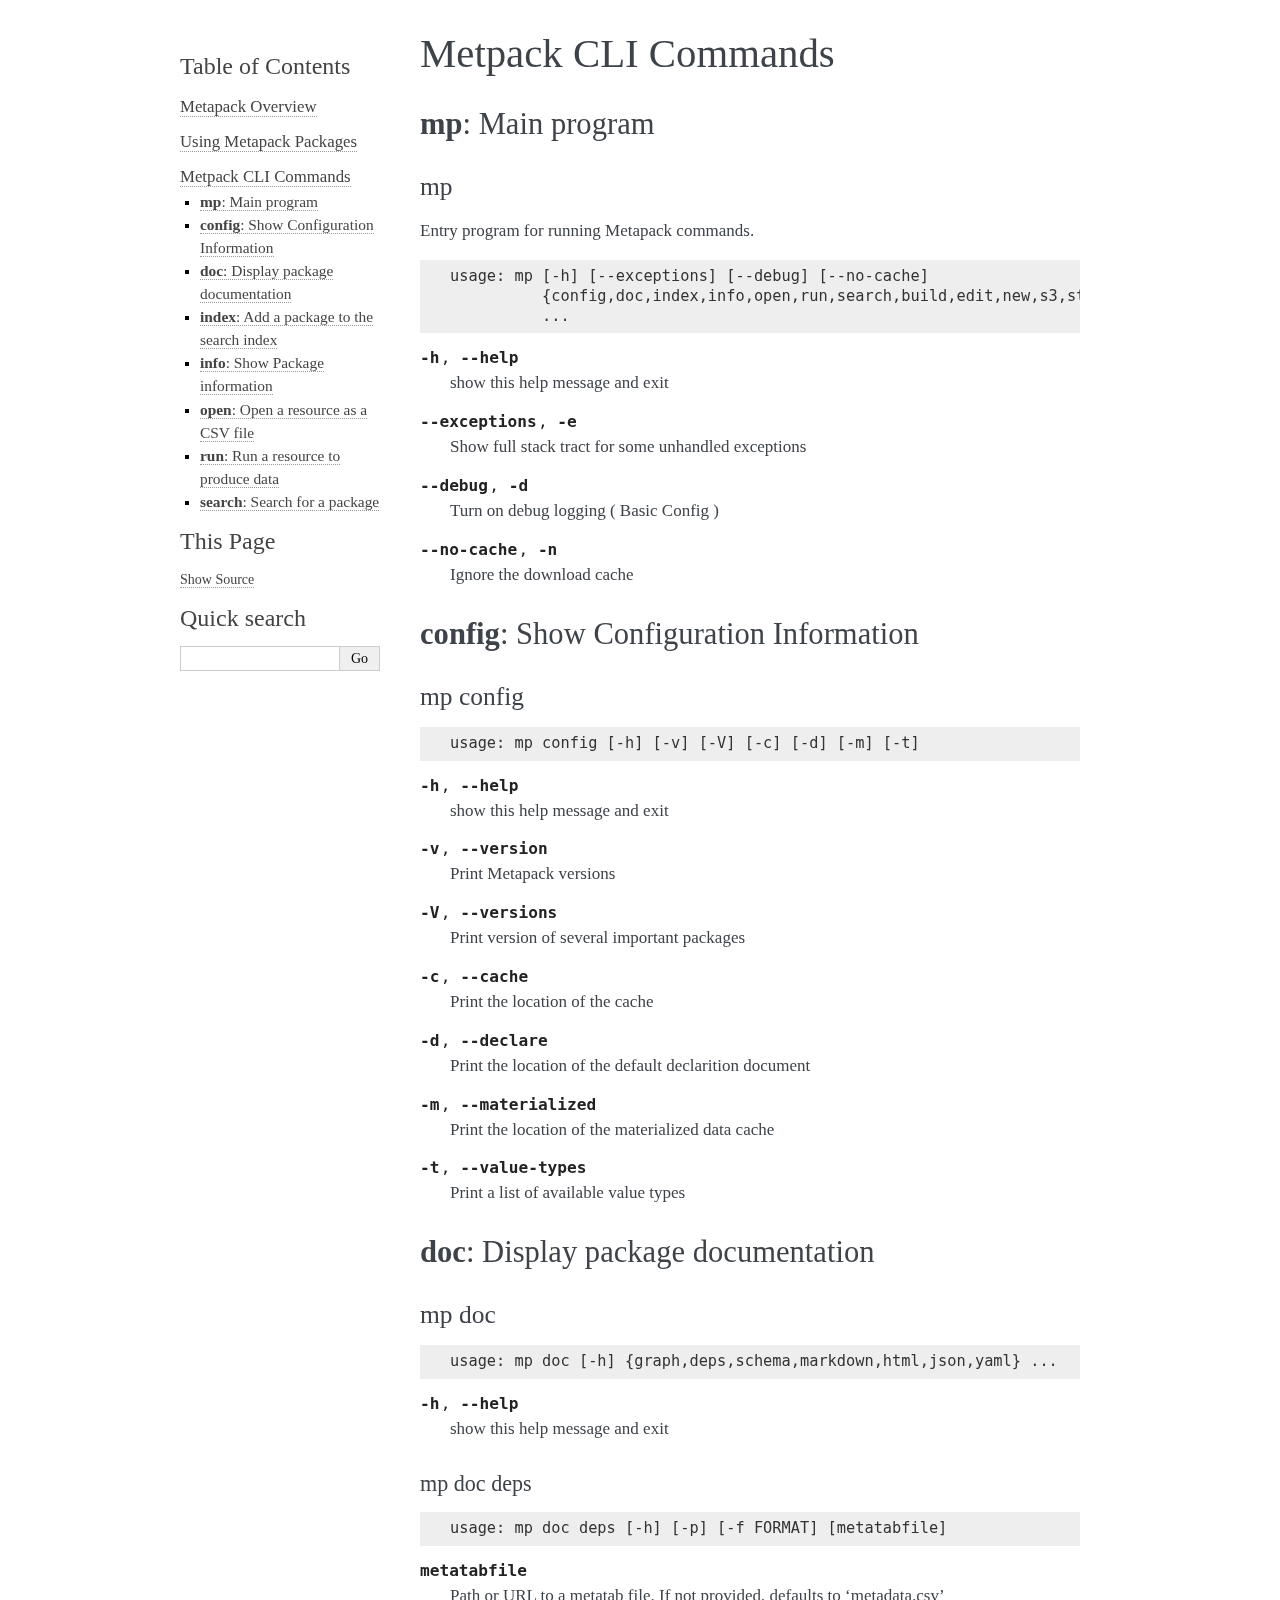
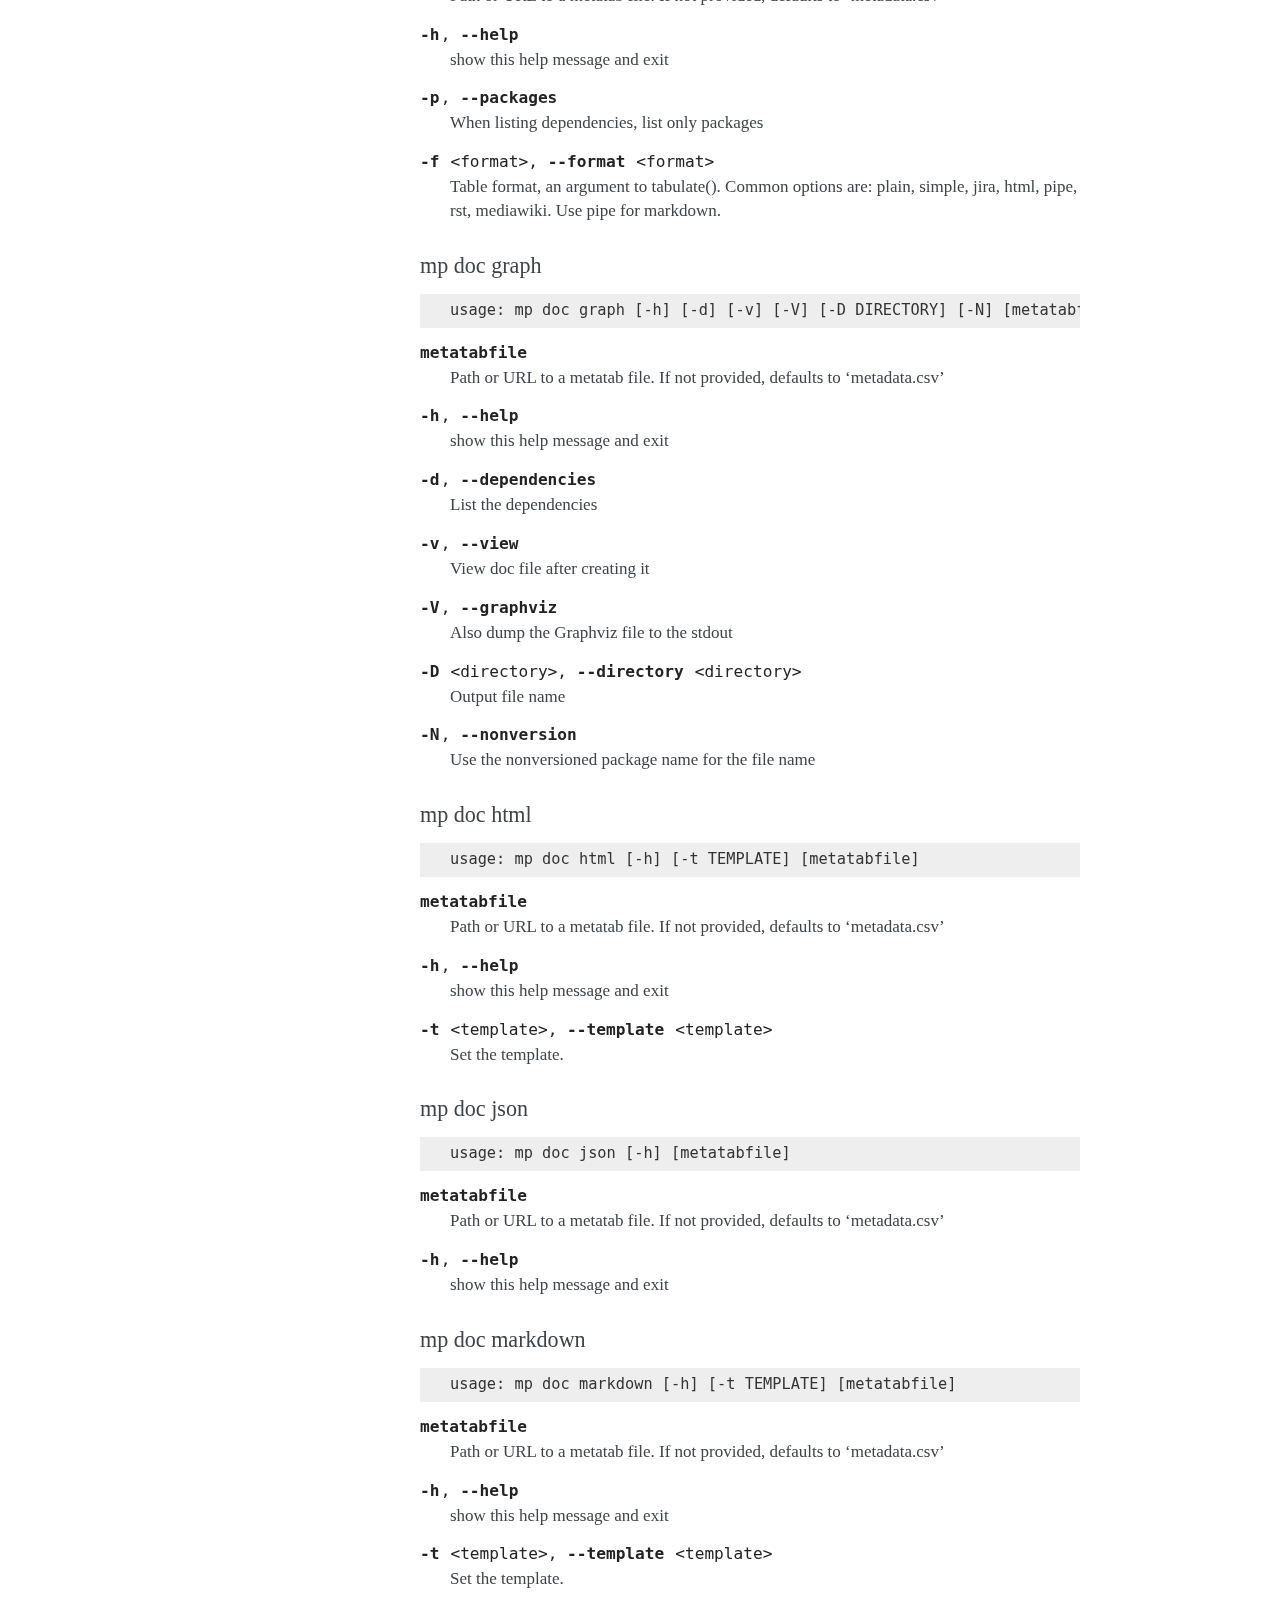
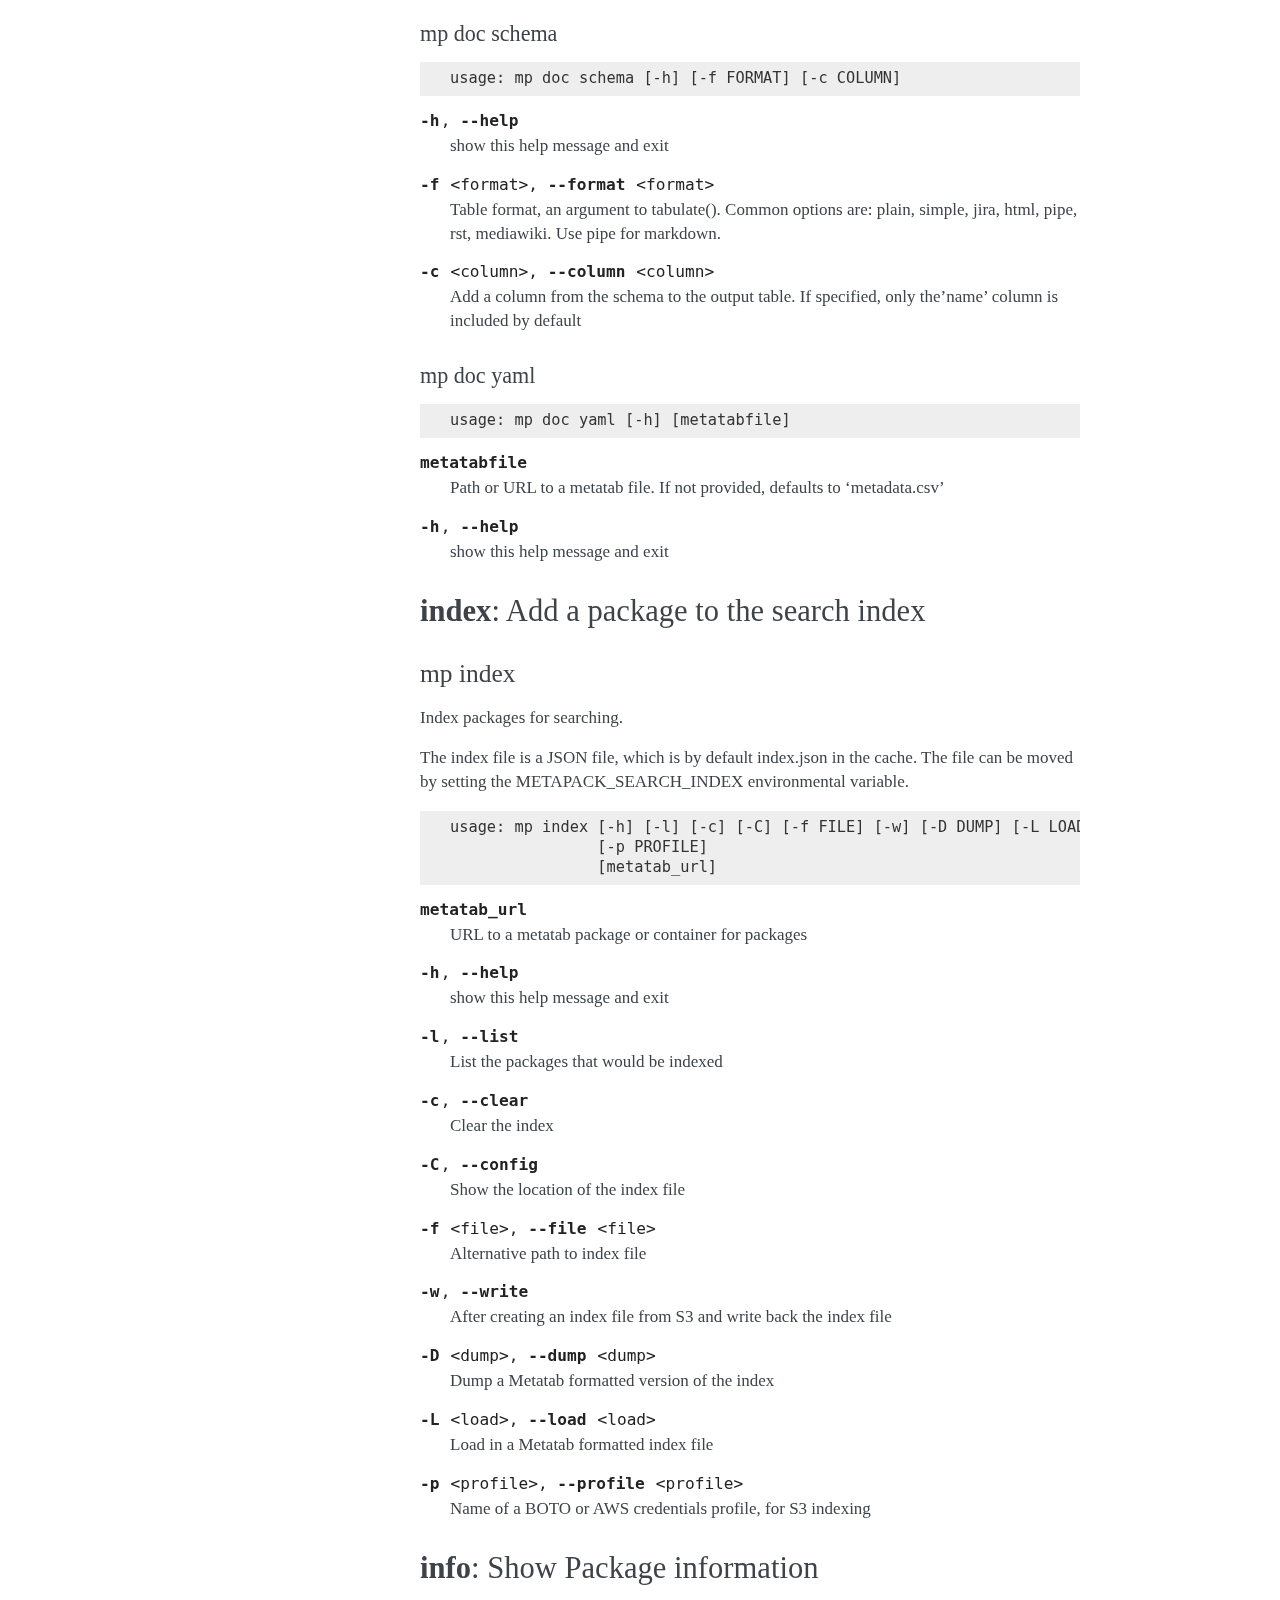
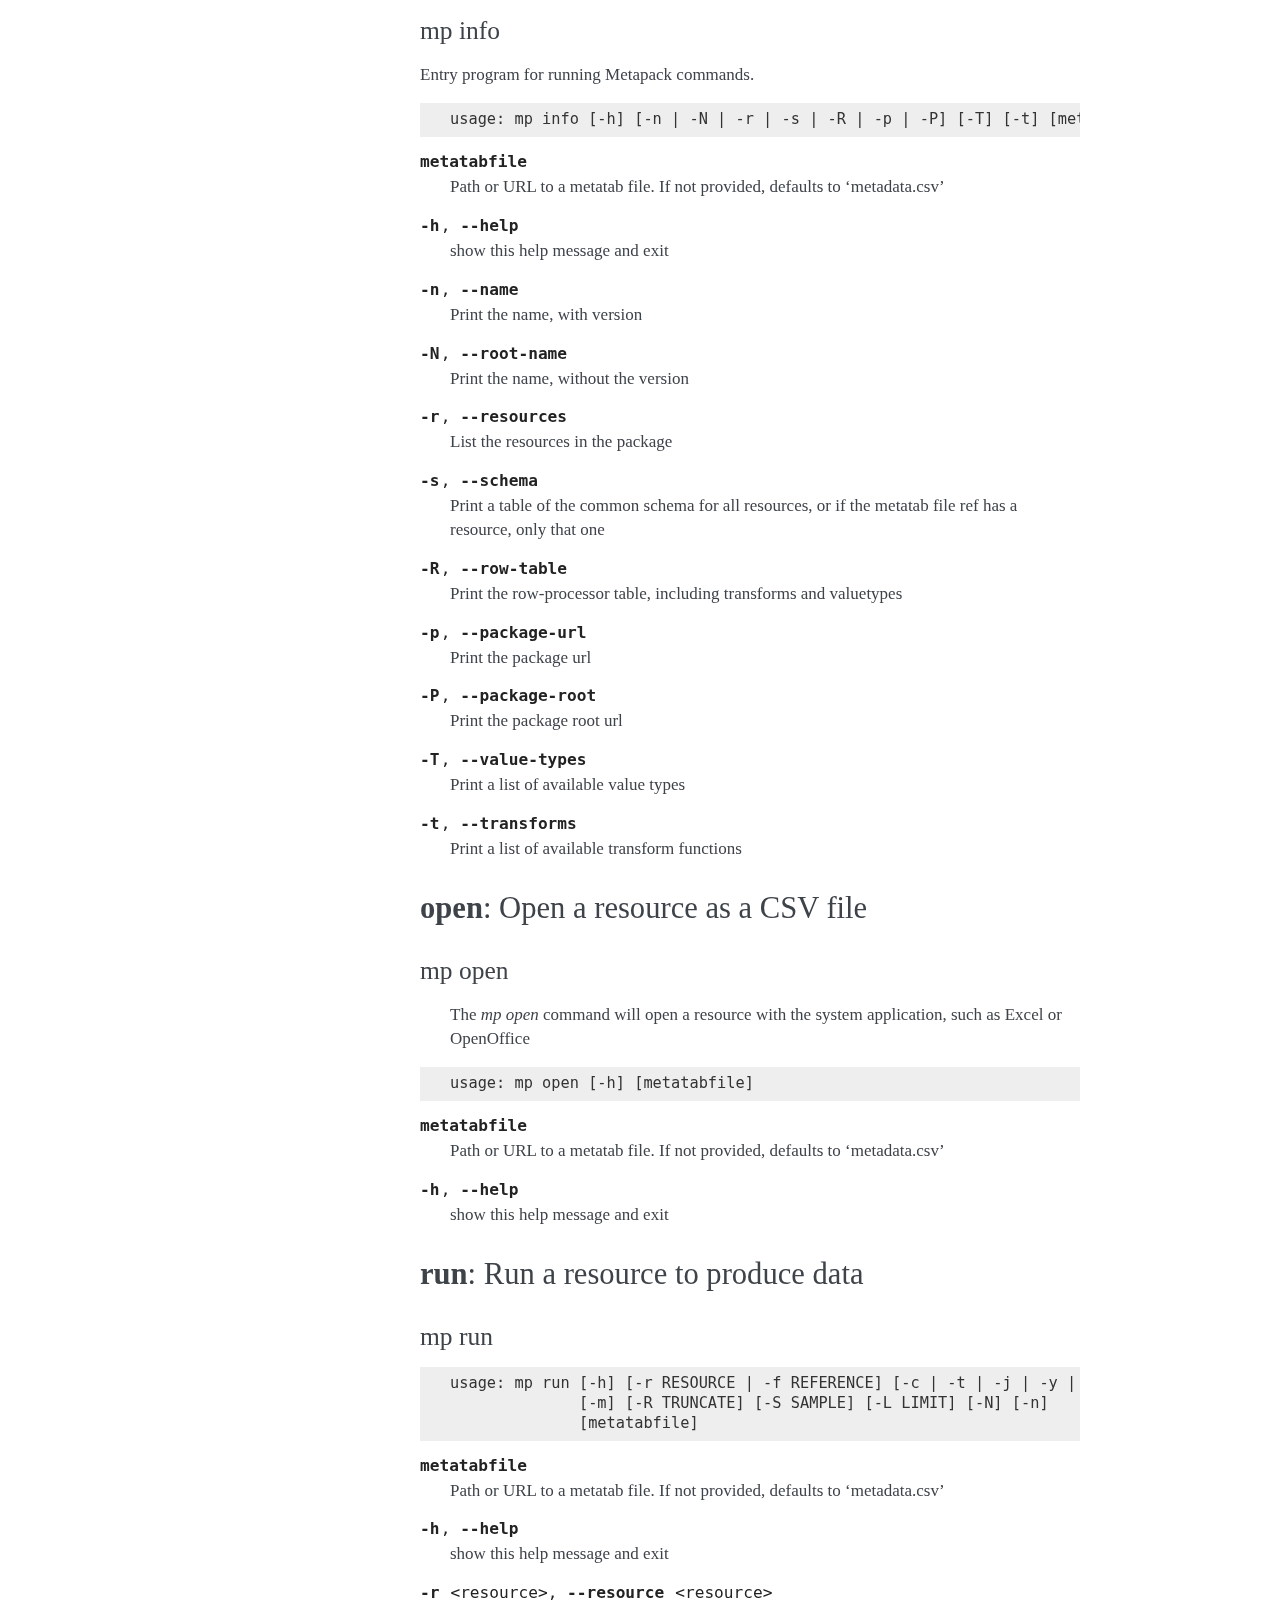
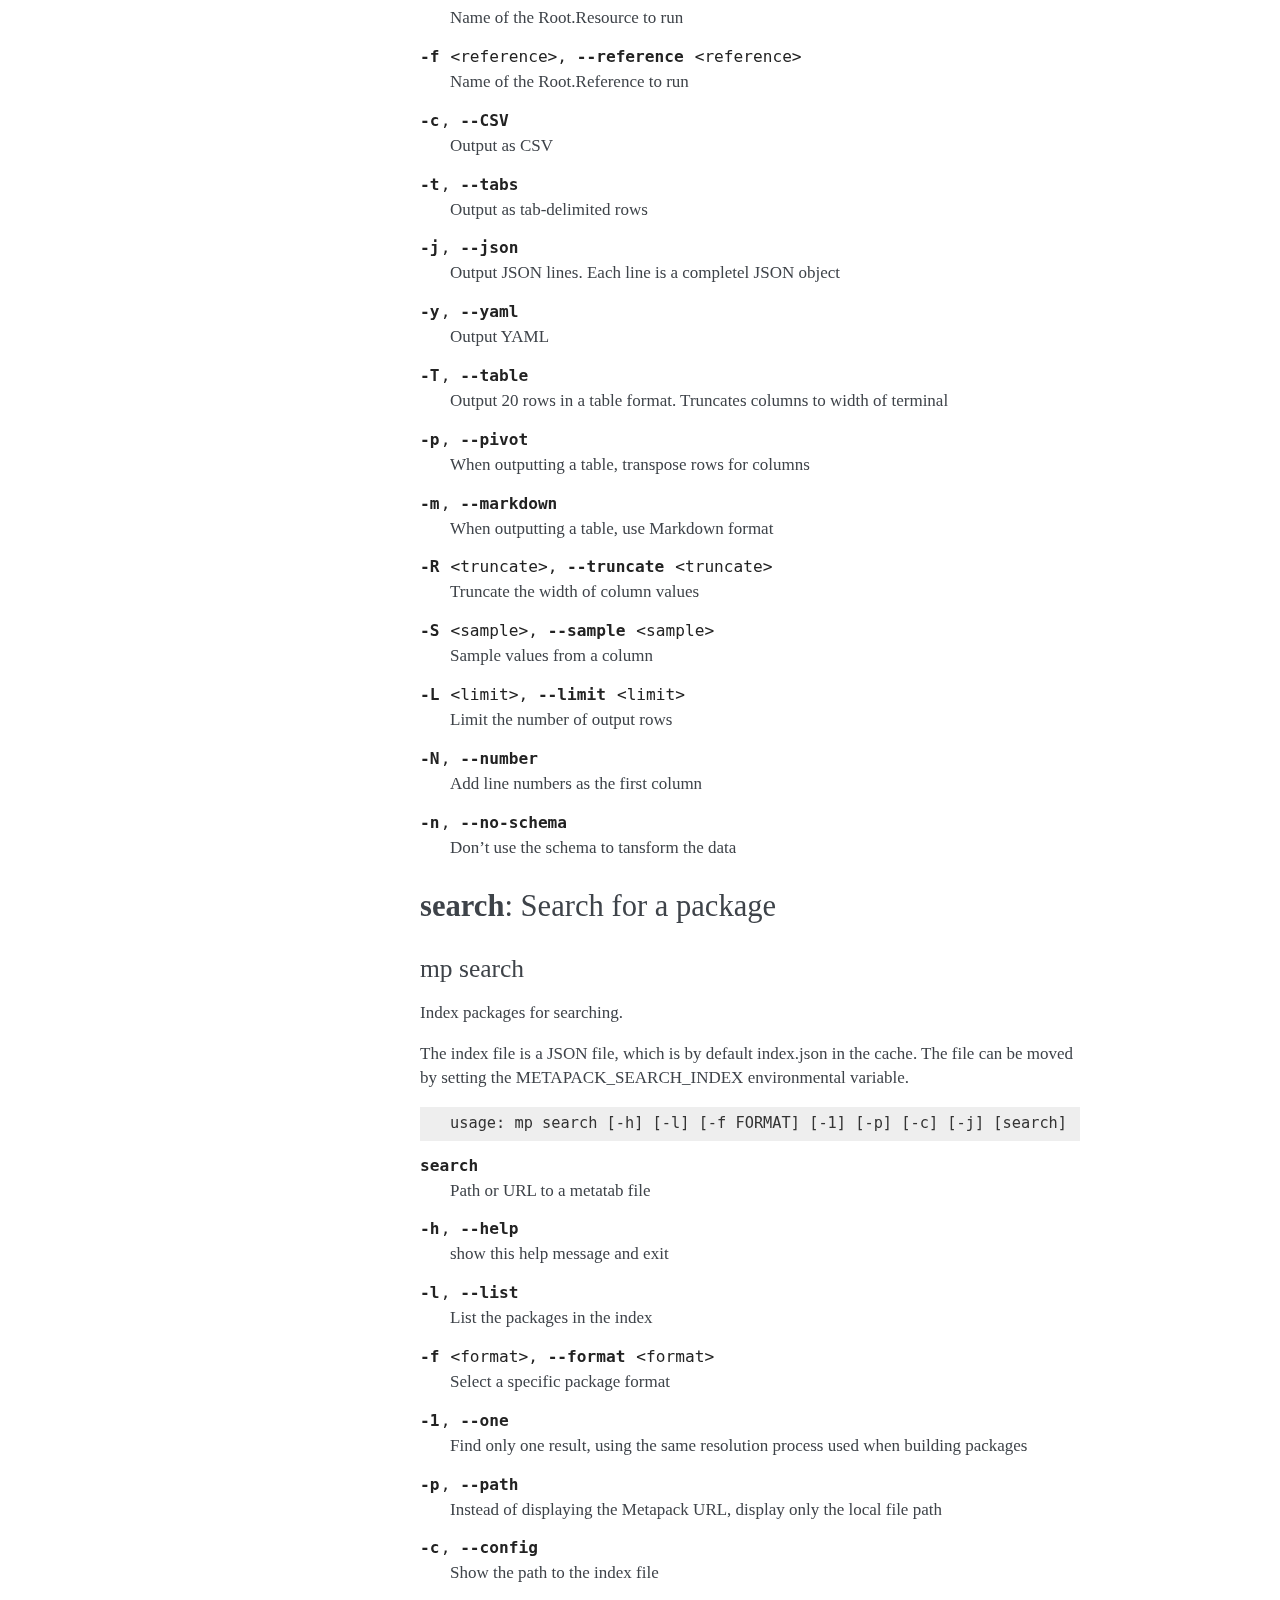
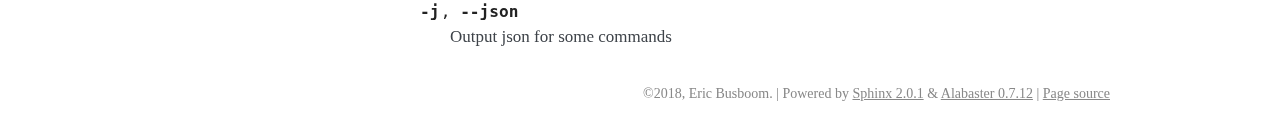
==== docs/commands.html @ 42e64064 "." ====
<!DOCTYPE html>

<html xmlns="http://www.w3.org/1999/xhtml">
  <head>
    <meta charset="utf-8" />
    <title>Metpack CLI Commands &#8212; Metapack 0.7.11 documentation</title>
    <link rel="stylesheet" href="_static/alabaster.css" type="text/css" />
    <link rel="stylesheet" href="_static/pygments.css" type="text/css" />
    <script type="text/javascript" id="documentation_options" data-url_root="./" src="_static/documentation_options.js"></script>
    <script type="text/javascript" src="_static/jquery.js"></script>
    <script type="text/javascript" src="_static/underscore.js"></script>
    <script type="text/javascript" src="_static/doctools.js"></script>
    <script type="text/javascript" src="_static/language_data.js"></script>
    <link rel="index" title="Index" href="genindex.html" />
    <link rel="search" title="Search" href="search.html" />
    <link rel="prev" title="Using Metapack Packages" href="using.html" />
   
  <link rel="stylesheet" href="_static/custom.css" type="text/css" />
  
  
  <meta name="viewport" content="width=device-width, initial-scale=0.9, maximum-scale=0.9" />

  </head><body>
  

    <div class="document">
      <div class="documentwrapper">
        <div class="bodywrapper">
          

          <div class="body" role="main">
            
  <div class="section" id="metpack-cli-commands">
<h1>Metpack CLI Commands<a class="headerlink" href="#metpack-cli-commands" title="Permalink to this headline">¶</a></h1>
<div class="section" id="mp-main-program">
<h2><strong>mp</strong>: Main program<a class="headerlink" href="#mp-main-program" title="Permalink to this headline">¶</a></h2>
<div class="section" id="mp">
<h3>mp<a class="headerlink" href="#mp" title="Permalink to this headline">¶</a></h3>
<p>Entry program for running Metapack commands.</p>
<div class="highlight-console notranslate"><div class="highlight"><pre><span></span><span class="go">usage: mp [-h] [--exceptions] [--debug] [--no-cache]</span>
<span class="go">          {config,doc,index,info,open,run,search,build,edit,new,s3,stats,update,url,wp}</span>
<span class="go">          ...</span>
</pre></div>
</div>
<dl class="option">
<dt id="cmdoption-mp-h">
<code class="descname">-h</code><code class="descclassname"></code><code class="descclassname">, </code><code class="descname">--help</code><code class="descclassname"></code><a class="headerlink" href="#cmdoption-mp-h" title="Permalink to this definition">¶</a></dt>
<dd><p>show this help message and exit</p>
</dd></dl>

<dl class="option">
<dt id="cmdoption-mp-exceptions">
<code class="descname">--exceptions</code><code class="descclassname"></code><code class="descclassname">, </code><code class="descname">-e</code><code class="descclassname"></code><a class="headerlink" href="#cmdoption-mp-exceptions" title="Permalink to this definition">¶</a></dt>
<dd><p>Show full stack tract for some unhandled exceptions</p>
</dd></dl>

<dl class="option">
<dt id="cmdoption-mp-debug">
<code class="descname">--debug</code><code class="descclassname"></code><code class="descclassname">, </code><code class="descname">-d</code><code class="descclassname"></code><a class="headerlink" href="#cmdoption-mp-debug" title="Permalink to this definition">¶</a></dt>
<dd><p>Turn on debug logging ( Basic Config )</p>
</dd></dl>

<dl class="option">
<dt id="cmdoption-mp-no-cache">
<code class="descname">--no-cache</code><code class="descclassname"></code><code class="descclassname">, </code><code class="descname">-n</code><code class="descclassname"></code><a class="headerlink" href="#cmdoption-mp-no-cache" title="Permalink to this definition">¶</a></dt>
<dd><p>Ignore the download cache</p>
</dd></dl>

</div>
</div>
<div class="section" id="config-show-configuration-information">
<h2><strong>config</strong>: Show Configuration Information<a class="headerlink" href="#config-show-configuration-information" title="Permalink to this headline">¶</a></h2>
<div class="section" id="mp-config">
<h3>mp config<a class="headerlink" href="#mp-config" title="Permalink to this headline">¶</a></h3>
<div class="highlight-console notranslate"><div class="highlight"><pre><span></span><span class="go">usage: mp config [-h] [-v] [-V] [-c] [-d] [-m] [-t]</span>
</pre></div>
</div>
<dl class="option">
<dt id="cmdoption-mp-config-h">
<code class="descname">-h</code><code class="descclassname"></code><code class="descclassname">, </code><code class="descname">--help</code><code class="descclassname"></code><a class="headerlink" href="#cmdoption-mp-config-h" title="Permalink to this definition">¶</a></dt>
<dd><p>show this help message and exit</p>
</dd></dl>

<dl class="option">
<dt id="cmdoption-mp-config-v">
<code class="descname">-v</code><code class="descclassname"></code><code class="descclassname">, </code><code class="descname">--version</code><code class="descclassname"></code><a class="headerlink" href="#cmdoption-mp-config-v" title="Permalink to this definition">¶</a></dt>
<dd><p>Print Metapack versions</p>
</dd></dl>

<dl class="option">
<dt id="cmdoption-mp-config-versions">
<code class="descname">-V</code><code class="descclassname"></code><code class="descclassname">, </code><code class="descname">--versions</code><code class="descclassname"></code><a class="headerlink" href="#cmdoption-mp-config-versions" title="Permalink to this definition">¶</a></dt>
<dd><p>Print version of several important packages</p>
</dd></dl>

<dl class="option">
<dt id="cmdoption-mp-config-c">
<code class="descname">-c</code><code class="descclassname"></code><code class="descclassname">, </code><code class="descname">--cache</code><code class="descclassname"></code><a class="headerlink" href="#cmdoption-mp-config-c" title="Permalink to this definition">¶</a></dt>
<dd><p>Print the location of the cache</p>
</dd></dl>

<dl class="option">
<dt id="cmdoption-mp-config-d">
<code class="descname">-d</code><code class="descclassname"></code><code class="descclassname">, </code><code class="descname">--declare</code><code class="descclassname"></code><a class="headerlink" href="#cmdoption-mp-config-d" title="Permalink to this definition">¶</a></dt>
<dd><p>Print the location of the default declarition document</p>
</dd></dl>

<dl class="option">
<dt id="cmdoption-mp-config-m">
<code class="descname">-m</code><code class="descclassname"></code><code class="descclassname">, </code><code class="descname">--materialized</code><code class="descclassname"></code><a class="headerlink" href="#cmdoption-mp-config-m" title="Permalink to this definition">¶</a></dt>
<dd><p>Print the location of the materialized data cache</p>
</dd></dl>

<dl class="option">
<dt id="cmdoption-mp-config-t">
<code class="descname">-t</code><code class="descclassname"></code><code class="descclassname">, </code><code class="descname">--value-types</code><code class="descclassname"></code><a class="headerlink" href="#cmdoption-mp-config-t" title="Permalink to this definition">¶</a></dt>
<dd><p>Print a list of available value types</p>
</dd></dl>

</div>
</div>
<div class="section" id="doc-display-package-documentation">
<h2><strong>doc</strong>: Display package documentation<a class="headerlink" href="#doc-display-package-documentation" title="Permalink to this headline">¶</a></h2>
<div class="section" id="mp-doc">
<h3>mp doc<a class="headerlink" href="#mp-doc" title="Permalink to this headline">¶</a></h3>
<div class="highlight-console notranslate"><div class="highlight"><pre><span></span><span class="go">usage: mp doc [-h] {graph,deps,schema,markdown,html,json,yaml} ...</span>
</pre></div>
</div>
<dl class="option">
<dt id="cmdoption-mp-doc-h">
<code class="descname">-h</code><code class="descclassname"></code><code class="descclassname">, </code><code class="descname">--help</code><code class="descclassname"></code><a class="headerlink" href="#cmdoption-mp-doc-h" title="Permalink to this definition">¶</a></dt>
<dd><p>show this help message and exit</p>
</dd></dl>

<div class="section" id="mp-doc-deps">
<h4>mp doc deps<a class="headerlink" href="#mp-doc-deps" title="Permalink to this headline">¶</a></h4>
<div class="highlight-console notranslate"><div class="highlight"><pre><span></span><span class="go">usage: mp doc deps [-h] [-p] [-f FORMAT] [metatabfile]</span>
</pre></div>
</div>
<dl class="option">
<dt id="cmdoption-mp-doc-deps-arg-metatabfile">
<code class="descname">metatabfile</code><code class="descclassname"></code><a class="headerlink" href="#cmdoption-mp-doc-deps-arg-metatabfile" title="Permalink to this definition">¶</a></dt>
<dd><p>Path or URL to a metatab file. If not provided, defaults to ‘metadata.csv’</p>
</dd></dl>

<dl class="option">
<dt id="cmdoption-mp-doc-deps-h">
<code class="descname">-h</code><code class="descclassname"></code><code class="descclassname">, </code><code class="descname">--help</code><code class="descclassname"></code><a class="headerlink" href="#cmdoption-mp-doc-deps-h" title="Permalink to this definition">¶</a></dt>
<dd><p>show this help message and exit</p>
</dd></dl>

<dl class="option">
<dt id="cmdoption-mp-doc-deps-p">
<code class="descname">-p</code><code class="descclassname"></code><code class="descclassname">, </code><code class="descname">--packages</code><code class="descclassname"></code><a class="headerlink" href="#cmdoption-mp-doc-deps-p" title="Permalink to this definition">¶</a></dt>
<dd><p>When listing dependencies, list only packages</p>
</dd></dl>

<dl class="option">
<dt id="cmdoption-mp-doc-deps-f">
<code class="descname">-f</code><code class="descclassname"> &lt;format&gt;</code><code class="descclassname">, </code><code class="descname">--format</code><code class="descclassname"> &lt;format&gt;</code><a class="headerlink" href="#cmdoption-mp-doc-deps-f" title="Permalink to this definition">¶</a></dt>
<dd><p>Table format, an argument to tabulate(). Common options are: plain, simple, jira, html, pipe, rst, mediawiki. Use pipe for markdown.</p>
</dd></dl>

</div>
<div class="section" id="mp-doc-graph">
<h4>mp doc graph<a class="headerlink" href="#mp-doc-graph" title="Permalink to this headline">¶</a></h4>
<div class="highlight-console notranslate"><div class="highlight"><pre><span></span><span class="go">usage: mp doc graph [-h] [-d] [-v] [-V] [-D DIRECTORY] [-N] [metatabfile]</span>
</pre></div>
</div>
<dl class="option">
<dt id="cmdoption-mp-doc-graph-arg-metatabfile">
<code class="descname">metatabfile</code><code class="descclassname"></code><a class="headerlink" href="#cmdoption-mp-doc-graph-arg-metatabfile" title="Permalink to this definition">¶</a></dt>
<dd><p>Path or URL to a metatab file. If not provided, defaults to ‘metadata.csv’</p>
</dd></dl>

<dl class="option">
<dt id="cmdoption-mp-doc-graph-h">
<code class="descname">-h</code><code class="descclassname"></code><code class="descclassname">, </code><code class="descname">--help</code><code class="descclassname"></code><a class="headerlink" href="#cmdoption-mp-doc-graph-h" title="Permalink to this definition">¶</a></dt>
<dd><p>show this help message and exit</p>
</dd></dl>

<dl class="option">
<dt id="cmdoption-mp-doc-graph-d">
<code class="descname">-d</code><code class="descclassname"></code><code class="descclassname">, </code><code class="descname">--dependencies</code><code class="descclassname"></code><a class="headerlink" href="#cmdoption-mp-doc-graph-d" title="Permalink to this definition">¶</a></dt>
<dd><p>List the dependencies</p>
</dd></dl>

<dl class="option">
<dt id="cmdoption-mp-doc-graph-v">
<code class="descname">-v</code><code class="descclassname"></code><code class="descclassname">, </code><code class="descname">--view</code><code class="descclassname"></code><a class="headerlink" href="#cmdoption-mp-doc-graph-v" title="Permalink to this definition">¶</a></dt>
<dd><p>View doc file after creating it</p>
</dd></dl>

<dl class="option">
<dt id="cmdoption-mp-doc-graph-graphviz">
<code class="descname">-V</code><code class="descclassname"></code><code class="descclassname">, </code><code class="descname">--graphviz</code><code class="descclassname"></code><a class="headerlink" href="#cmdoption-mp-doc-graph-graphviz" title="Permalink to this definition">¶</a></dt>
<dd><p>Also dump the Graphviz file to the stdout</p>
</dd></dl>

<dl class="option">
<dt id="cmdoption-mp-doc-graph-directory">
<code class="descname">-D</code><code class="descclassname"> &lt;directory&gt;</code><code class="descclassname">, </code><code class="descname">--directory</code><code class="descclassname"> &lt;directory&gt;</code><a class="headerlink" href="#cmdoption-mp-doc-graph-directory" title="Permalink to this definition">¶</a></dt>
<dd><p>Output file name</p>
</dd></dl>

<dl class="option">
<dt id="cmdoption-mp-doc-graph-n">
<code class="descname">-N</code><code class="descclassname"></code><code class="descclassname">, </code><code class="descname">--nonversion</code><code class="descclassname"></code><a class="headerlink" href="#cmdoption-mp-doc-graph-n" title="Permalink to this definition">¶</a></dt>
<dd><p>Use the nonversioned package name for the file name</p>
</dd></dl>

</div>
<div class="section" id="mp-doc-html">
<h4>mp doc html<a class="headerlink" href="#mp-doc-html" title="Permalink to this headline">¶</a></h4>
<div class="highlight-console notranslate"><div class="highlight"><pre><span></span><span class="go">usage: mp doc html [-h] [-t TEMPLATE] [metatabfile]</span>
</pre></div>
</div>
<dl class="option">
<dt id="cmdoption-mp-doc-html-arg-metatabfile">
<code class="descname">metatabfile</code><code class="descclassname"></code><a class="headerlink" href="#cmdoption-mp-doc-html-arg-metatabfile" title="Permalink to this definition">¶</a></dt>
<dd><p>Path or URL to a metatab file. If not provided, defaults to ‘metadata.csv’</p>
</dd></dl>

<dl class="option">
<dt id="cmdoption-mp-doc-html-h">
<code class="descname">-h</code><code class="descclassname"></code><code class="descclassname">, </code><code class="descname">--help</code><code class="descclassname"></code><a class="headerlink" href="#cmdoption-mp-doc-html-h" title="Permalink to this definition">¶</a></dt>
<dd><p>show this help message and exit</p>
</dd></dl>

<dl class="option">
<dt id="cmdoption-mp-doc-html-t">
<code class="descname">-t</code><code class="descclassname"> &lt;template&gt;</code><code class="descclassname">, </code><code class="descname">--template</code><code class="descclassname"> &lt;template&gt;</code><a class="headerlink" href="#cmdoption-mp-doc-html-t" title="Permalink to this definition">¶</a></dt>
<dd><p>Set the template.</p>
</dd></dl>

</div>
<div class="section" id="mp-doc-json">
<h4>mp doc json<a class="headerlink" href="#mp-doc-json" title="Permalink to this headline">¶</a></h4>
<div class="highlight-console notranslate"><div class="highlight"><pre><span></span><span class="go">usage: mp doc json [-h] [metatabfile]</span>
</pre></div>
</div>
<dl class="option">
<dt id="cmdoption-mp-doc-json-arg-metatabfile">
<code class="descname">metatabfile</code><code class="descclassname"></code><a class="headerlink" href="#cmdoption-mp-doc-json-arg-metatabfile" title="Permalink to this definition">¶</a></dt>
<dd><p>Path or URL to a metatab file. If not provided, defaults to ‘metadata.csv’</p>
</dd></dl>

<dl class="option">
<dt id="cmdoption-mp-doc-json-h">
<code class="descname">-h</code><code class="descclassname"></code><code class="descclassname">, </code><code class="descname">--help</code><code class="descclassname"></code><a class="headerlink" href="#cmdoption-mp-doc-json-h" title="Permalink to this definition">¶</a></dt>
<dd><p>show this help message and exit</p>
</dd></dl>

</div>
<div class="section" id="mp-doc-markdown">
<h4>mp doc markdown<a class="headerlink" href="#mp-doc-markdown" title="Permalink to this headline">¶</a></h4>
<div class="highlight-console notranslate"><div class="highlight"><pre><span></span><span class="go">usage: mp doc markdown [-h] [-t TEMPLATE] [metatabfile]</span>
</pre></div>
</div>
<dl class="option">
<dt id="cmdoption-mp-doc-markdown-arg-metatabfile">
<code class="descname">metatabfile</code><code class="descclassname"></code><a class="headerlink" href="#cmdoption-mp-doc-markdown-arg-metatabfile" title="Permalink to this definition">¶</a></dt>
<dd><p>Path or URL to a metatab file. If not provided, defaults to ‘metadata.csv’</p>
</dd></dl>

<dl class="option">
<dt id="cmdoption-mp-doc-markdown-h">
<code class="descname">-h</code><code class="descclassname"></code><code class="descclassname">, </code><code class="descname">--help</code><code class="descclassname"></code><a class="headerlink" href="#cmdoption-mp-doc-markdown-h" title="Permalink to this definition">¶</a></dt>
<dd><p>show this help message and exit</p>
</dd></dl>

<dl class="option">
<dt id="cmdoption-mp-doc-markdown-t">
<code class="descname">-t</code><code class="descclassname"> &lt;template&gt;</code><code class="descclassname">, </code><code class="descname">--template</code><code class="descclassname"> &lt;template&gt;</code><a class="headerlink" href="#cmdoption-mp-doc-markdown-t" title="Permalink to this definition">¶</a></dt>
<dd><p>Set the template.</p>
</dd></dl>

</div>
<div class="section" id="mp-doc-schema">
<h4>mp doc schema<a class="headerlink" href="#mp-doc-schema" title="Permalink to this headline">¶</a></h4>
<div class="highlight-console notranslate"><div class="highlight"><pre><span></span><span class="go">usage: mp doc schema [-h] [-f FORMAT] [-c COLUMN]</span>
</pre></div>
</div>
<dl class="option">
<dt id="cmdoption-mp-doc-schema-h">
<code class="descname">-h</code><code class="descclassname"></code><code class="descclassname">, </code><code class="descname">--help</code><code class="descclassname"></code><a class="headerlink" href="#cmdoption-mp-doc-schema-h" title="Permalink to this definition">¶</a></dt>
<dd><p>show this help message and exit</p>
</dd></dl>

<dl class="option">
<dt id="cmdoption-mp-doc-schema-f">
<code class="descname">-f</code><code class="descclassname"> &lt;format&gt;</code><code class="descclassname">, </code><code class="descname">--format</code><code class="descclassname"> &lt;format&gt;</code><a class="headerlink" href="#cmdoption-mp-doc-schema-f" title="Permalink to this definition">¶</a></dt>
<dd><p>Table format, an argument to tabulate(). Common options are: plain, simple, jira, html, pipe, rst, mediawiki. Use pipe for markdown.</p>
</dd></dl>

<dl class="option">
<dt id="cmdoption-mp-doc-schema-c">
<code class="descname">-c</code><code class="descclassname"> &lt;column&gt;</code><code class="descclassname">, </code><code class="descname">--column</code><code class="descclassname"> &lt;column&gt;</code><a class="headerlink" href="#cmdoption-mp-doc-schema-c" title="Permalink to this definition">¶</a></dt>
<dd><p>Add a column from the schema to the output table. If specified, only the’name’ column is included by default</p>
</dd></dl>

</div>
<div class="section" id="mp-doc-yaml">
<h4>mp doc yaml<a class="headerlink" href="#mp-doc-yaml" title="Permalink to this headline">¶</a></h4>
<div class="highlight-console notranslate"><div class="highlight"><pre><span></span><span class="go">usage: mp doc yaml [-h] [metatabfile]</span>
</pre></div>
</div>
<dl class="option">
<dt id="cmdoption-mp-doc-yaml-arg-metatabfile">
<code class="descname">metatabfile</code><code class="descclassname"></code><a class="headerlink" href="#cmdoption-mp-doc-yaml-arg-metatabfile" title="Permalink to this definition">¶</a></dt>
<dd><p>Path or URL to a metatab file. If not provided, defaults to ‘metadata.csv’</p>
</dd></dl>

<dl class="option">
<dt id="cmdoption-mp-doc-yaml-h">
<code class="descname">-h</code><code class="descclassname"></code><code class="descclassname">, </code><code class="descname">--help</code><code class="descclassname"></code><a class="headerlink" href="#cmdoption-mp-doc-yaml-h" title="Permalink to this definition">¶</a></dt>
<dd><p>show this help message and exit</p>
</dd></dl>

</div>
</div>
</div>
<div class="section" id="index-add-a-package-to-the-search-index">
<h2><strong>index</strong>: Add a package to the search index<a class="headerlink" href="#index-add-a-package-to-the-search-index" title="Permalink to this headline">¶</a></h2>
<div class="section" id="mp-index">
<h3>mp index<a class="headerlink" href="#mp-index" title="Permalink to this headline">¶</a></h3>
<p>Index packages for searching.</p>
<p>The index file is a JSON file, which is by default index.json in the cache. 
The file can be moved by setting the METAPACK_SEARCH_INDEX environmental variable.</p>
<div class="highlight-console notranslate"><div class="highlight"><pre><span></span><span class="go">usage: mp index [-h] [-l] [-c] [-C] [-f FILE] [-w] [-D DUMP] [-L LOAD]</span>
<span class="go">                [-p PROFILE]</span>
<span class="go">                [metatab_url]</span>
</pre></div>
</div>
<dl class="option">
<dt id="cmdoption-mp-index-arg-metatab-url">
<code class="descname">metatab_url</code><code class="descclassname"></code><a class="headerlink" href="#cmdoption-mp-index-arg-metatab-url" title="Permalink to this definition">¶</a></dt>
<dd><p>URL to a metatab package or container for packages</p>
</dd></dl>

<dl class="option">
<dt id="cmdoption-mp-index-h">
<code class="descname">-h</code><code class="descclassname"></code><code class="descclassname">, </code><code class="descname">--help</code><code class="descclassname"></code><a class="headerlink" href="#cmdoption-mp-index-h" title="Permalink to this definition">¶</a></dt>
<dd><p>show this help message and exit</p>
</dd></dl>

<dl class="option">
<dt id="cmdoption-mp-index-l">
<code class="descname">-l</code><code class="descclassname"></code><code class="descclassname">, </code><code class="descname">--list</code><code class="descclassname"></code><a class="headerlink" href="#cmdoption-mp-index-l" title="Permalink to this definition">¶</a></dt>
<dd><p>List the packages that would be indexed</p>
</dd></dl>

<dl class="option">
<dt id="cmdoption-mp-index-c">
<code class="descname">-c</code><code class="descclassname"></code><code class="descclassname">, </code><code class="descname">--clear</code><code class="descclassname"></code><a class="headerlink" href="#cmdoption-mp-index-c" title="Permalink to this definition">¶</a></dt>
<dd><p>Clear the index</p>
</dd></dl>

<dl class="option">
<dt id="cmdoption-mp-index-config">
<code class="descname">-C</code><code class="descclassname"></code><code class="descclassname">, </code><code class="descname">--config</code><code class="descclassname"></code><a class="headerlink" href="#cmdoption-mp-index-config" title="Permalink to this definition">¶</a></dt>
<dd><p>Show the location of the index file</p>
</dd></dl>

<dl class="option">
<dt id="cmdoption-mp-index-f">
<code class="descname">-f</code><code class="descclassname"> &lt;file&gt;</code><code class="descclassname">, </code><code class="descname">--file</code><code class="descclassname"> &lt;file&gt;</code><a class="headerlink" href="#cmdoption-mp-index-f" title="Permalink to this definition">¶</a></dt>
<dd><p>Alternative path to index file</p>
</dd></dl>

<dl class="option">
<dt id="cmdoption-mp-index-w">
<code class="descname">-w</code><code class="descclassname"></code><code class="descclassname">, </code><code class="descname">--write</code><code class="descclassname"></code><a class="headerlink" href="#cmdoption-mp-index-w" title="Permalink to this definition">¶</a></dt>
<dd><p>After creating an index file from S3 and  write back the index file</p>
</dd></dl>

<dl class="option">
<dt id="cmdoption-mp-index-d">
<code class="descname">-D</code><code class="descclassname"> &lt;dump&gt;</code><code class="descclassname">, </code><code class="descname">--dump</code><code class="descclassname"> &lt;dump&gt;</code><a class="headerlink" href="#cmdoption-mp-index-d" title="Permalink to this definition">¶</a></dt>
<dd><p>Dump a Metatab formatted version of the index</p>
</dd></dl>

<dl class="option">
<dt id="cmdoption-mp-index-load">
<code class="descname">-L</code><code class="descclassname"> &lt;load&gt;</code><code class="descclassname">, </code><code class="descname">--load</code><code class="descclassname"> &lt;load&gt;</code><a class="headerlink" href="#cmdoption-mp-index-load" title="Permalink to this definition">¶</a></dt>
<dd><p>Load in a Metatab formatted index file</p>
</dd></dl>

<dl class="option">
<dt id="cmdoption-mp-index-p">
<code class="descname">-p</code><code class="descclassname"> &lt;profile&gt;</code><code class="descclassname">, </code><code class="descname">--profile</code><code class="descclassname"> &lt;profile&gt;</code><a class="headerlink" href="#cmdoption-mp-index-p" title="Permalink to this definition">¶</a></dt>
<dd><p>Name of a BOTO or AWS credentials profile, for S3 indexing</p>
</dd></dl>

</div>
</div>
<div class="section" id="info-show-package-information">
<h2><strong>info</strong>: Show Package information<a class="headerlink" href="#info-show-package-information" title="Permalink to this headline">¶</a></h2>
<div class="section" id="mp-info">
<h3>mp info<a class="headerlink" href="#mp-info" title="Permalink to this headline">¶</a></h3>
<p>Entry program for running Metapack commands.</p>
<div class="highlight-console notranslate"><div class="highlight"><pre><span></span><span class="go">usage: mp info [-h] [-n | -N | -r | -s | -R | -p | -P] [-T] [-t] [metatabfile]</span>
</pre></div>
</div>
<dl class="option">
<dt id="cmdoption-mp-info-arg-metatabfile">
<code class="descname">metatabfile</code><code class="descclassname"></code><a class="headerlink" href="#cmdoption-mp-info-arg-metatabfile" title="Permalink to this definition">¶</a></dt>
<dd><p>Path or URL to a metatab file. If not provided, defaults to ‘metadata.csv’</p>
</dd></dl>

<dl class="option">
<dt id="cmdoption-mp-info-h">
<code class="descname">-h</code><code class="descclassname"></code><code class="descclassname">, </code><code class="descname">--help</code><code class="descclassname"></code><a class="headerlink" href="#cmdoption-mp-info-h" title="Permalink to this definition">¶</a></dt>
<dd><p>show this help message and exit</p>
</dd></dl>

<dl class="option">
<dt id="cmdoption-mp-info-n">
<code class="descname">-n</code><code class="descclassname"></code><code class="descclassname">, </code><code class="descname">--name</code><code class="descclassname"></code><a class="headerlink" href="#cmdoption-mp-info-n" title="Permalink to this definition">¶</a></dt>
<dd><p>Print the name, with version</p>
</dd></dl>

<dl class="option">
<dt id="cmdoption-mp-info-root-name">
<code class="descname">-N</code><code class="descclassname"></code><code class="descclassname">, </code><code class="descname">--root-name</code><code class="descclassname"></code><a class="headerlink" href="#cmdoption-mp-info-root-name" title="Permalink to this definition">¶</a></dt>
<dd><p>Print the name, without the version</p>
</dd></dl>

<dl class="option">
<dt id="cmdoption-mp-info-r">
<code class="descname">-r</code><code class="descclassname"></code><code class="descclassname">, </code><code class="descname">--resources</code><code class="descclassname"></code><a class="headerlink" href="#cmdoption-mp-info-r" title="Permalink to this definition">¶</a></dt>
<dd><p>List the resources in the package</p>
</dd></dl>

<dl class="option">
<dt id="cmdoption-mp-info-s">
<code class="descname">-s</code><code class="descclassname"></code><code class="descclassname">, </code><code class="descname">--schema</code><code class="descclassname"></code><a class="headerlink" href="#cmdoption-mp-info-s" title="Permalink to this definition">¶</a></dt>
<dd><p>Print a table of the common schema for all resources, or if the metatab file ref has a resource, only that one</p>
</dd></dl>

<dl class="option">
<dt id="cmdoption-mp-info-row-table">
<code class="descname">-R</code><code class="descclassname"></code><code class="descclassname">, </code><code class="descname">--row-table</code><code class="descclassname"></code><a class="headerlink" href="#cmdoption-mp-info-row-table" title="Permalink to this definition">¶</a></dt>
<dd><p>Print the row-processor table, including transforms and valuetypes</p>
</dd></dl>

<dl class="option">
<dt id="cmdoption-mp-info-p">
<code class="descname">-p</code><code class="descclassname"></code><code class="descclassname">, </code><code class="descname">--package-url</code><code class="descclassname"></code><a class="headerlink" href="#cmdoption-mp-info-p" title="Permalink to this definition">¶</a></dt>
<dd><p>Print the package url</p>
</dd></dl>

<dl class="option">
<dt id="cmdoption-mp-info-package-root">
<code class="descname">-P</code><code class="descclassname"></code><code class="descclassname">, </code><code class="descname">--package-root</code><code class="descclassname"></code><a class="headerlink" href="#cmdoption-mp-info-package-root" title="Permalink to this definition">¶</a></dt>
<dd><p>Print the package root url</p>
</dd></dl>

<dl class="option">
<dt id="cmdoption-mp-info-t">
<code class="descname">-T</code><code class="descclassname"></code><code class="descclassname">, </code><code class="descname">--value-types</code><code class="descclassname"></code><a class="headerlink" href="#cmdoption-mp-info-t" title="Permalink to this definition">¶</a></dt>
<dd><p>Print a list of available value types</p>
</dd></dl>

<dl class="option">
<dt id="cmdoption-mp-info-transforms">
<code class="descname">-t</code><code class="descclassname"></code><code class="descclassname">, </code><code class="descname">--transforms</code><code class="descclassname"></code><a class="headerlink" href="#cmdoption-mp-info-transforms" title="Permalink to this definition">¶</a></dt>
<dd><p>Print a list of available transform functions</p>
</dd></dl>

</div>
</div>
<div class="section" id="open-open-a-resource-as-a-csv-file">
<h2><strong>open</strong>: Open a resource as a CSV file<a class="headerlink" href="#open-open-a-resource-as-a-csv-file" title="Permalink to this headline">¶</a></h2>
<div class="section" id="mp-open">
<h3>mp open<a class="headerlink" href="#mp-open" title="Permalink to this headline">¶</a></h3>
<blockquote>
<div><p>The <cite>mp open</cite> command will open a resource with the system application, such as Excel or OpenOffice</p>
</div></blockquote>
<div class="highlight-console notranslate"><div class="highlight"><pre><span></span><span class="go">usage: mp open [-h] [metatabfile]</span>
</pre></div>
</div>
<dl class="option">
<dt id="cmdoption-mp-open-arg-metatabfile">
<code class="descname">metatabfile</code><code class="descclassname"></code><a class="headerlink" href="#cmdoption-mp-open-arg-metatabfile" title="Permalink to this definition">¶</a></dt>
<dd><p>Path or URL to a metatab file. If not provided, defaults to ‘metadata.csv’</p>
</dd></dl>

<dl class="option">
<dt id="cmdoption-mp-open-h">
<code class="descname">-h</code><code class="descclassname"></code><code class="descclassname">, </code><code class="descname">--help</code><code class="descclassname"></code><a class="headerlink" href="#cmdoption-mp-open-h" title="Permalink to this definition">¶</a></dt>
<dd><p>show this help message and exit</p>
</dd></dl>

</div>
</div>
<div class="section" id="run-run-a-resource-to-produce-data">
<h2><strong>run</strong>: Run a resource to produce data<a class="headerlink" href="#run-run-a-resource-to-produce-data" title="Permalink to this headline">¶</a></h2>
<div class="section" id="mp-run">
<h3>mp run<a class="headerlink" href="#mp-run" title="Permalink to this headline">¶</a></h3>
<div class="highlight-console notranslate"><div class="highlight"><pre><span></span><span class="go">usage: mp run [-h] [-r RESOURCE | -f REFERENCE] [-c | -t | -j | -y | -T] [-p]</span>
<span class="go">              [-m] [-R TRUNCATE] [-S SAMPLE] [-L LIMIT] [-N] [-n]</span>
<span class="go">              [metatabfile]</span>
</pre></div>
</div>
<dl class="option">
<dt id="cmdoption-mp-run-arg-metatabfile">
<code class="descname">metatabfile</code><code class="descclassname"></code><a class="headerlink" href="#cmdoption-mp-run-arg-metatabfile" title="Permalink to this definition">¶</a></dt>
<dd><p>Path or URL to a metatab file. If not provided, defaults to ‘metadata.csv’</p>
</dd></dl>

<dl class="option">
<dt id="cmdoption-mp-run-h">
<code class="descname">-h</code><code class="descclassname"></code><code class="descclassname">, </code><code class="descname">--help</code><code class="descclassname"></code><a class="headerlink" href="#cmdoption-mp-run-h" title="Permalink to this definition">¶</a></dt>
<dd><p>show this help message and exit</p>
</dd></dl>

<dl class="option">
<dt id="cmdoption-mp-run-r">
<code class="descname">-r</code><code class="descclassname"> &lt;resource&gt;</code><code class="descclassname">, </code><code class="descname">--resource</code><code class="descclassname"> &lt;resource&gt;</code><a class="headerlink" href="#cmdoption-mp-run-r" title="Permalink to this definition">¶</a></dt>
<dd><p>Name of the Root.Resource to run</p>
</dd></dl>

<dl class="option">
<dt id="cmdoption-mp-run-f">
<code class="descname">-f</code><code class="descclassname"> &lt;reference&gt;</code><code class="descclassname">, </code><code class="descname">--reference</code><code class="descclassname"> &lt;reference&gt;</code><a class="headerlink" href="#cmdoption-mp-run-f" title="Permalink to this definition">¶</a></dt>
<dd><p>Name of the Root.Reference to run</p>
</dd></dl>

<dl class="option">
<dt id="cmdoption-mp-run-c">
<code class="descname">-c</code><code class="descclassname"></code><code class="descclassname">, </code><code class="descname">--CSV</code><code class="descclassname"></code><a class="headerlink" href="#cmdoption-mp-run-c" title="Permalink to this definition">¶</a></dt>
<dd><p>Output as CSV</p>
</dd></dl>

<dl class="option">
<dt id="cmdoption-mp-run-t">
<code class="descname">-t</code><code class="descclassname"></code><code class="descclassname">, </code><code class="descname">--tabs</code><code class="descclassname"></code><a class="headerlink" href="#cmdoption-mp-run-t" title="Permalink to this definition">¶</a></dt>
<dd><p>Output as tab-delimited rows</p>
</dd></dl>

<dl class="option">
<dt id="cmdoption-mp-run-j">
<code class="descname">-j</code><code class="descclassname"></code><code class="descclassname">, </code><code class="descname">--json</code><code class="descclassname"></code><a class="headerlink" href="#cmdoption-mp-run-j" title="Permalink to this definition">¶</a></dt>
<dd><p>Output JSON lines. Each line is a completel JSON object</p>
</dd></dl>

<dl class="option">
<dt id="cmdoption-mp-run-y">
<code class="descname">-y</code><code class="descclassname"></code><code class="descclassname">, </code><code class="descname">--yaml</code><code class="descclassname"></code><a class="headerlink" href="#cmdoption-mp-run-y" title="Permalink to this definition">¶</a></dt>
<dd><p>Output YAML</p>
</dd></dl>

<dl class="option">
<dt id="cmdoption-mp-run-table">
<code class="descname">-T</code><code class="descclassname"></code><code class="descclassname">, </code><code class="descname">--table</code><code class="descclassname"></code><a class="headerlink" href="#cmdoption-mp-run-table" title="Permalink to this definition">¶</a></dt>
<dd><p>Output 20 rows in a table format. Truncates columns to width of terminal</p>
</dd></dl>

<dl class="option">
<dt id="cmdoption-mp-run-p">
<code class="descname">-p</code><code class="descclassname"></code><code class="descclassname">, </code><code class="descname">--pivot</code><code class="descclassname"></code><a class="headerlink" href="#cmdoption-mp-run-p" title="Permalink to this definition">¶</a></dt>
<dd><p>When outputting a table, transpose rows for columns</p>
</dd></dl>

<dl class="option">
<dt id="cmdoption-mp-run-m">
<code class="descname">-m</code><code class="descclassname"></code><code class="descclassname">, </code><code class="descname">--markdown</code><code class="descclassname"></code><a class="headerlink" href="#cmdoption-mp-run-m" title="Permalink to this definition">¶</a></dt>
<dd><p>When outputting a table, use Markdown format</p>
</dd></dl>

<dl class="option">
<dt id="cmdoption-mp-run-truncate">
<code class="descname">-R</code><code class="descclassname"> &lt;truncate&gt;</code><code class="descclassname">, </code><code class="descname">--truncate</code><code class="descclassname"> &lt;truncate&gt;</code><a class="headerlink" href="#cmdoption-mp-run-truncate" title="Permalink to this definition">¶</a></dt>
<dd><p>Truncate the width of column values</p>
</dd></dl>

<dl class="option">
<dt id="cmdoption-mp-run-s">
<code class="descname">-S</code><code class="descclassname"> &lt;sample&gt;</code><code class="descclassname">, </code><code class="descname">--sample</code><code class="descclassname"> &lt;sample&gt;</code><a class="headerlink" href="#cmdoption-mp-run-s" title="Permalink to this definition">¶</a></dt>
<dd><p>Sample values from a column</p>
</dd></dl>

<dl class="option">
<dt id="cmdoption-mp-run-l">
<code class="descname">-L</code><code class="descclassname"> &lt;limit&gt;</code><code class="descclassname">, </code><code class="descname">--limit</code><code class="descclassname"> &lt;limit&gt;</code><a class="headerlink" href="#cmdoption-mp-run-l" title="Permalink to this definition">¶</a></dt>
<dd><p>Limit the number of output rows</p>
</dd></dl>

<dl class="option">
<dt id="cmdoption-mp-run-n">
<code class="descname">-N</code><code class="descclassname"></code><code class="descclassname">, </code><code class="descname">--number</code><code class="descclassname"></code><a class="headerlink" href="#cmdoption-mp-run-n" title="Permalink to this definition">¶</a></dt>
<dd><p>Add line numbers as the first column</p>
</dd></dl>

<dl class="option">
<dt id="cmdoption-mp-run-no-schema">
<code class="descname">-n</code><code class="descclassname"></code><code class="descclassname">, </code><code class="descname">--no-schema</code><code class="descclassname"></code><a class="headerlink" href="#cmdoption-mp-run-no-schema" title="Permalink to this definition">¶</a></dt>
<dd><p>Don’t use the schema to tansform the data</p>
</dd></dl>

</div>
</div>
<div class="section" id="search-search-for-a-package">
<h2><strong>search</strong>: Search for a package<a class="headerlink" href="#search-search-for-a-package" title="Permalink to this headline">¶</a></h2>
<div class="section" id="mp-search">
<h3>mp search<a class="headerlink" href="#mp-search" title="Permalink to this headline">¶</a></h3>
<p>Index packages for searching.</p>
<p>The index file is a JSON file, which is by default index.json in the cache. 
The file can be moved by setting the METAPACK_SEARCH_INDEX environmental variable.</p>
<div class="highlight-console notranslate"><div class="highlight"><pre><span></span><span class="go">usage: mp search [-h] [-l] [-f FORMAT] [-1] [-p] [-c] [-j] [search]</span>
</pre></div>
</div>
<dl class="option">
<dt id="cmdoption-mp-search-arg-search">
<code class="descname">search</code><code class="descclassname"></code><a class="headerlink" href="#cmdoption-mp-search-arg-search" title="Permalink to this definition">¶</a></dt>
<dd><p>Path or URL to a metatab file</p>
</dd></dl>

<dl class="option">
<dt id="cmdoption-mp-search-h">
<code class="descname">-h</code><code class="descclassname"></code><code class="descclassname">, </code><code class="descname">--help</code><code class="descclassname"></code><a class="headerlink" href="#cmdoption-mp-search-h" title="Permalink to this definition">¶</a></dt>
<dd><p>show this help message and exit</p>
</dd></dl>

<dl class="option">
<dt id="cmdoption-mp-search-l">
<code class="descname">-l</code><code class="descclassname"></code><code class="descclassname">, </code><code class="descname">--list</code><code class="descclassname"></code><a class="headerlink" href="#cmdoption-mp-search-l" title="Permalink to this definition">¶</a></dt>
<dd><p>List the packages in the index</p>
</dd></dl>

<dl class="option">
<dt id="cmdoption-mp-search-f">
<code class="descname">-f</code><code class="descclassname"> &lt;format&gt;</code><code class="descclassname">, </code><code class="descname">--format</code><code class="descclassname"> &lt;format&gt;</code><a class="headerlink" href="#cmdoption-mp-search-f" title="Permalink to this definition">¶</a></dt>
<dd><p>Select a specific package format</p>
</dd></dl>

<dl class="option">
<dt id="cmdoption-mp-search-1">
<code class="descname">-1</code><code class="descclassname"></code><code class="descclassname">, </code><code class="descname">--one</code><code class="descclassname"></code><a class="headerlink" href="#cmdoption-mp-search-1" title="Permalink to this definition">¶</a></dt>
<dd><p>Find only one result, using the same resolution process used when building packages</p>
</dd></dl>

<dl class="option">
<dt id="cmdoption-mp-search-p">
<code class="descname">-p</code><code class="descclassname"></code><code class="descclassname">, </code><code class="descname">--path</code><code class="descclassname"></code><a class="headerlink" href="#cmdoption-mp-search-p" title="Permalink to this definition">¶</a></dt>
<dd><p>Instead of displaying the Metapack URL, display only the local file path</p>
</dd></dl>

<dl class="option">
<dt id="cmdoption-mp-search-c">
<code class="descname">-c</code><code class="descclassname"></code><code class="descclassname">, </code><code class="descname">--config</code><code class="descclassname"></code><a class="headerlink" href="#cmdoption-mp-search-c" title="Permalink to this definition">¶</a></dt>
<dd><p>Show the path to the index file</p>
</dd></dl>

<dl class="option">
<dt id="cmdoption-mp-search-j">
<code class="descname">-j</code><code class="descclassname"></code><code class="descclassname">, </code><code class="descname">--json</code><code class="descclassname"></code><a class="headerlink" href="#cmdoption-mp-search-j" title="Permalink to this definition">¶</a></dt>
<dd><p>Output json for some commands</p>
</dd></dl>

</div>
</div>
</div>


          </div>
          
        </div>
      </div>
      <div class="sphinxsidebar" role="navigation" aria-label="main navigation">
        <div class="sphinxsidebarwrapper">
<h3><a href="index.html">Table of Contents</a></h3>
<ul>
<li class="toctree-l1"><a class="reference internal" href="overview.html">Metapack Overview</a></li>
</ul>
<ul>
<li class="toctree-l1"><a class="reference internal" href="using.html">Using Metapack Packages</a></li>
</ul>
<ul class="current">
<li class="toctree-l1 current"><a class="current reference internal" href="#">Metpack CLI Commands</a><ul>
<li class="toctree-l2"><a class="reference internal" href="#mp-main-program"><strong>mp</strong>: Main program</a></li>
<li class="toctree-l2"><a class="reference internal" href="#config-show-configuration-information"><strong>config</strong>: Show Configuration Information</a></li>
<li class="toctree-l2"><a class="reference internal" href="#doc-display-package-documentation"><strong>doc</strong>: Display package documentation</a></li>
<li class="toctree-l2"><a class="reference internal" href="#index-add-a-package-to-the-search-index"><strong>index</strong>: Add a package to the search index</a></li>
<li class="toctree-l2"><a class="reference internal" href="#info-show-package-information"><strong>info</strong>: Show Package information</a></li>
<li class="toctree-l2"><a class="reference internal" href="#open-open-a-resource-as-a-csv-file"><strong>open</strong>: Open a resource as a CSV file</a></li>
<li class="toctree-l2"><a class="reference internal" href="#run-run-a-resource-to-produce-data"><strong>run</strong>: Run a resource to produce data</a></li>
<li class="toctree-l2"><a class="reference internal" href="#search-search-for-a-package"><strong>search</strong>: Search for a package</a></li>
</ul>
</li>
</ul>

  <div role="note" aria-label="source link">
    <h3>This Page</h3>
    <ul class="this-page-menu">
      <li><a href="_sources/commands.rst.txt"
            rel="nofollow">Show Source</a></li>
    </ul>
   </div>
<div id="searchbox" style="display: none" role="search">
  <h3>Quick search</h3>
    <div class="searchformwrapper">
    <form class="search" action="search.html" method="get">
      <input type="text" name="q" />
      <input type="submit" value="Go" />
    </form>
    </div>
</div>
<script type="text/javascript">$('#searchbox').show(0);</script>
        </div>
      </div>
      <div class="clearer"></div>
    </div>
    <div class="footer">
      &copy;2018, Eric Busboom.
      
      |
      Powered by <a href="http://sphinx-doc.org/">Sphinx 2.0.1</a>
      &amp; <a href="https://github.com/bitprophet/alabaster">Alabaster 0.7.12</a>
      
      |
      <a href="_sources/commands.rst.txt"
          rel="nofollow">Page source</a>
    </div>

    

    
  </body>
</html>
---- docs/_static/alabaster.css ----
@import url("basic.css");

/* -- page layout ----------------------------------------------------------- */

body {
    font-family: Georgia, serif;
    font-size: 17px;
    background-color: #fff;
    color: #000;
    margin: 0;
    padding: 0;
}


div.document {
    width: 940px;
    margin: 30px auto 0 auto;
}

div.documentwrapper {
    float: left;
    width: 100%;
}

div.bodywrapper {
    margin: 0 0 0 220px;
}

div.sphinxsidebar {
    width: 220px;
    font-size: 14px;
    line-height: 1.5;
}

hr {
    border: 1px solid #B1B4B6;
}

div.body {
    background-color: #fff;
    color: #3E4349;
    padding: 0 30px 0 30px;
}

div.body > .section {
    text-align: left;
}

div.footer {
    width: 940px;
    margin: 20px auto 30px auto;
    font-size: 14px;
    color: #888;
    text-align: right;
}

div.footer a {
    color: #888;
}

p.caption {
    font-family: inherit;
    font-size: inherit;
}


div.relations {
    display: none;
}


div.sphinxsidebar a {
    color: #444;
    text-decoration: none;
    border-bottom: 1px dotted #999;
}

div.sphinxsidebar a:hover {
    border-bottom: 1px solid #999;
}

div.sphinxsidebarwrapper {
    padding: 18px 10px;
}

div.sphinxsidebarwrapper p.logo {
    padding: 0;
    margin: -10px 0 0 0px;
    text-align: center;
}

div.sphinxsidebarwrapper h1.logo {
    margin-top: -10px;
    text-align: center;
    margin-bottom: 5px;
    text-align: left;
}

div.sphinxsidebarwrapper h1.logo-name {
    margin-top: 0px;
}

div.sphinxsidebarwrapper p.blurb {
    margin-top: 0;
    font-style: normal;
}

div.sphinxsidebar h3,
div.sphinxsidebar h4 {
    font-family: Georgia, serif;
    color: #444;
    font-size: 24px;
    font-weight: normal;
    margin: 0 0 5px 0;
    padding: 0;
}

div.sphinxsidebar h4 {
    font-size: 20px;
}

div.sphinxsidebar h3 a {
    color: #444;
}

div.sphinxsidebar p.logo a,
div.sphinxsidebar h3 a,
div.sphinxsidebar p.logo a:hover,
div.sphinxsidebar h3 a:hover {
    border: none;
}

div.sphinxsidebar p {
    color: #555;
    margin: 10px 0;
}

div.sphinxsidebar ul {
    margin: 10px 0;
    padding: 0;
    color: #000;
}

div.sphinxsidebar ul li.toctree-l1 > a {
    font-size: 120%;
}

div.sphinxsidebar ul li.toctree-l2 > a {
    font-size: 110%;
}

div.sphinxsidebar input {
    border: 1px solid #CCC;
    font-family: Georgia, serif;
    font-size: 1em;
}

div.sphinxsidebar hr {
    border: none;
    height: 1px;
    color: #AAA;
    background: #AAA;

    text-align: left;
    margin-left: 0;
    width: 50%;
}

div.sphinxsidebar .badge {
    border-bottom: none;
}

div.sphinxsidebar .badge:hover {
    border-bottom: none;
}

/* To address an issue with donation coming after search */
div.sphinxsidebar h3.donation {
    margin-top: 10px;
}

/* -- body styles ----------------------------------------------------------- */

a {
    color: #004B6B;
    text-decoration: underline;
}

a:hover {
    color: #6D4100;
    text-decoration: underline;
}

div.body h1,
div.body h2,
div.body h3,
div.body h4,
div.body h5,
div.body h6 {
    font-family: Georgia, serif;
    font-weight: normal;
    margin: 30px 0px 10px 0px;
    padding: 0;
}

div.body h1 { margin-top: 0; padding-top: 0; font-size: 240%; }
div.body h2 { font-size: 180%; }
div.body h3 { font-size: 150%; }
div.body h4 { font-size: 130%; }
div.body h5 { font-size: 100%; }
div.body h6 { font-size: 100%; }

a.headerlink {
    color: #DDD;
    padding: 0 4px;
    text-decoration: none;
}

a.headerlink:hover {
    color: #444;
    background: #EAEAEA;
}

div.body p, div.body dd, div.body li {
    line-height: 1.4em;
}

div.admonition {
    margin: 20px 0px;
    padding: 10px 30px;
    background-color: #EEE;
    border: 1px solid #CCC;
}

div.admonition tt.xref, div.admonition code.xref, div.admonition a tt {
    background-color: #FBFBFB;
    border-bottom: 1px solid #fafafa;
}

div.admonition p.admonition-title {
    font-family: Georgia, serif;
    font-weight: normal;
    font-size: 24px;
    margin: 0 0 10px 0;
    padding: 0;
    line-height: 1;
}

div.admonition p.last {
    margin-bottom: 0;
}

div.highlight {
    background-color: #fff;
}

dt:target, .highlight {
    background: #FAF3E8;
}

div.warning {
    background-color: #FCC;
    border: 1px solid #FAA;
}

div.danger {
    background-color: #FCC;
    border: 1px solid #FAA;
    -moz-box-shadow: 2px 2px 4px #D52C2C;
    -webkit-box-shadow: 2px 2px 4px #D52C2C;
    box-shadow: 2px 2px 4px #D52C2C;
}

div.error {
    background-color: #FCC;
    border: 1px solid #FAA;
    -moz-box-shadow: 2px 2px 4px #D52C2C;
    -webkit-box-shadow: 2px 2px 4px #D52C2C;
    box-shadow: 2px 2px 4px #D52C2C;
}

div.caution {
    background-color: #FCC;
    border: 1px solid #FAA;
}

div.attention {
    background-color: #FCC;
    border: 1px solid #FAA;
}

div.important {
    background-color: #EEE;
    border: 1px solid #CCC;
}

div.note {
    background-color: #EEE;
    border: 1px solid #CCC;
}

div.tip {
    background-color: #EEE;
    border: 1px solid #CCC;
}

div.hint {
    background-color: #EEE;
    border: 1px solid #CCC;
}

div.seealso {
    background-color: #EEE;
    border: 1px solid #CCC;
}

div.topic {
    background-color: #EEE;
}

p.admonition-title {
    display: inline;
}

p.admonition-title:after {
    content: ":";
}

pre, tt, code {
    font-family: 'Consolas', 'Menlo', 'DejaVu Sans Mono', 'Bitstream Vera Sans Mono', monospace;
    font-size: 0.9em;
}

.hll {
    background-color: #FFC;
    margin: 0 -12px;
    padding: 0 12px;
    display: block;
}

img.screenshot {
}

tt.descname, tt.descclassname, code.descname, code.descclassname {
    font-size: 0.95em;
}

tt.descname, code.descname {
    padding-right: 0.08em;
}

img.screenshot {
    -moz-box-shadow: 2px 2px 4px #EEE;
    -webkit-box-shadow: 2px 2px 4px #EEE;
    box-shadow: 2px 2px 4px #EEE;
}

table.docutils {
    border: 1px solid #888;
    -moz-box-shadow: 2px 2px 4px #EEE;
    -webkit-box-shadow: 2px 2px 4px #EEE;
    box-shadow: 2px 2px 4px #EEE;
}

table.docutils td, table.docutils th {
    border: 1px solid #888;
    padding: 0.25em 0.7em;
}

table.field-list, table.footnote {
    border: none;
    -moz-box-shadow: none;
    -webkit-box-shadow: none;
    box-shadow: none;
}

table.footnote {
    margin: 15px 0;
    width: 100%;
    border: 1px solid #EEE;
    background: #FDFDFD;
    font-size: 0.9em;
}

table.footnote + table.footnote {
    margin-top: -15px;
    border-top: none;
}

table.field-list th {
    padding: 0 0.8em 0 0;
}

table.field-list td {
    padding: 0;
}

table.field-list p {
    margin-bottom: 0.8em;
}

/* Cloned from
 * https://github.com/sphinx-doc/sphinx/commit/ef60dbfce09286b20b7385333d63a60321784e68
 */
.field-name {
    -moz-hyphens: manual;
    -ms-hyphens: manual;
    -webkit-hyphens: manual;
    hyphens: manual;
}

table.footnote td.label {
    width: .1px;
    padding: 0.3em 0 0.3em 0.5em;
}

table.footnote td {
    padding: 0.3em 0.5em;
}

dl {
    margin: 0;
    padding: 0;
}

dl dd {
    margin-left: 30px;
}

blockquote {
    margin: 0 0 0 30px;
    padding: 0;
}

ul, ol {
    /* Matches the 30px from the narrow-screen "li > ul" selector below */
    margin: 10px 0 10px 30px;
    padding: 0;
}

pre {
    background: #EEE;
    padding: 7px 30px;
    margin: 15px 0px;
    line-height: 1.3em;
}

div.viewcode-block:target {
    background: #ffd;
}

dl pre, blockquote pre, li pre {
    margin-left: 0;
    padding-left: 30px;
}

tt, code {
    background-color: #ecf0f3;
    color: #222;
    /* padding: 1px 2px; */
}

tt.xref, code.xref, a tt {
    background-color: #FBFBFB;
    border-bottom: 1px solid #fff;
}

a.reference {
    text-decoration: none;
    border-bottom: 1px dotted #004B6B;
}

/* Don't put an underline on images */
a.image-reference, a.image-reference:hover {
    border-bottom: none;
}

a.reference:hover {
    border-bottom: 1px solid #6D4100;
}

a.footnote-reference {
    text-decoration: none;
    font-size: 0.7em;
    vertical-align: top;
    border-bottom: 1px dotted #004B6B;
}

a.footnote-reference:hover {
    border-bottom: 1px solid #6D4100;
}

a:hover tt, a:hover code {
    background: #EEE;
}


@media screen and (max-width: 870px) {

    div.sphinxsidebar {
    	display: none;
    }

    div.document {
       width: 100%;

    }

    div.documentwrapper {
    	margin-left: 0;
    	margin-top: 0;
    	margin-right: 0;
    	margin-bottom: 0;
    }

    div.bodywrapper {
    	margin-top: 0;
    	margin-right: 0;
    	margin-bottom: 0;
    	margin-left: 0;
    }

    ul {
    	margin-left: 0;
    }

	li > ul {
        /* Matches the 30px from the "ul, ol" selector above */
		margin-left: 30px;
	}

    .document {
    	width: auto;
    }

    .footer {
    	width: auto;
    }

    .bodywrapper {
    	margin: 0;
    }

    .footer {
    	width: auto;
    }

    .github {
        display: none;
    }



}



@media screen and (max-width: 875px) {

    body {
        margin: 0;
        padding: 20px 30px;
    }

    div.documentwrapper {
        float: none;
        background: #fff;
    }

    div.sphinxsidebar {
        display: block;
        float: none;
        width: 102.5%;
        margin: 50px -30px -20px -30px;
        padding: 10px 20px;
        background: #333;
        color: #FFF;
    }

    div.sphinxsidebar h3, div.sphinxsidebar h4, div.sphinxsidebar p,
    div.sphinxsidebar h3 a {
        color: #fff;
    }

    div.sphinxsidebar a {
        color: #AAA;
    }

    div.sphinxsidebar p.logo {
        display: none;
    }

    div.document {
        width: 100%;
        margin: 0;
    }

    div.footer {
        display: none;
    }

    div.bodywrapper {
        margin: 0;
    }

    div.body {
        min-height: 0;
        padding: 0;
    }

    .rtd_doc_footer {
        display: none;
    }

    .document {
        width: auto;
    }

    .footer {
        width: auto;
    }

    .footer {
        width: auto;
    }

    .github {
        display: none;
    }
}


/* misc. */

.revsys-inline {
    display: none!important;
}

/* Make nested-list/multi-paragraph items look better in Releases changelog
 * pages. Without this, docutils' magical list fuckery causes inconsistent
 * formatting between different release sub-lists.
 */
div#changelog > div.section > ul > li > p:only-child {
    margin-bottom: 0;
}

/* Hide fugly table cell borders in ..bibliography:: directive output */
table.docutils.citation, table.docutils.citation td, table.docutils.citation th {
  border: none;
  /* Below needed in some edge cases; if not applied, bottom shadows appear */
  -moz-box-shadow: none;
  -webkit-box-shadow: none;
  box-shadow: none;
}


/* relbar */

.related {
    line-height: 30px;
    width: 100%;
    font-size: 0.9rem;
}

.related.top {
    border-bottom: 1px solid #EEE;
    margin-bottom: 20px;
}

.related.bottom {
    border-top: 1px solid #EEE;
}

.related ul {
    padding: 0;
    margin: 0;
    list-style: none;
}

.related li {
    display: inline;
}

nav#rellinks {
    float: right;
}

nav#rellinks li+li:before {
    content: "|";
}

nav#breadcrumbs li+li:before {
    content: "\00BB";
}

/* Hide certain items when printing */
@media print {
    div.related {
        display: none;
    }
}
---- docs/_static/pygments.css ----
.highlight .hll { background-color: #ffffcc }
.highlight  { background: #eeffcc; }
.highlight .c { color: #408090; font-style: italic } /* Comment */
.highlight .err { border: 1px solid #FF0000 } /* Error */
.highlight .k { color: #007020; font-weight: bold } /* Keyword */
.highlight .o { color: #666666 } /* Operator */
.highlight .ch { color: #408090; font-style: italic } /* Comment.Hashbang */
.highlight .cm { color: #408090; font-style: italic } /* Comment.Multiline */
.highlight .cp { color: #007020 } /* Comment.Preproc */
.highlight .cpf { color: #408090; font-style: italic } /* Comment.PreprocFile */
.highlight .c1 { color: #408090; font-style: italic } /* Comment.Single */
.highlight .cs { color: #408090; background-color: #fff0f0 } /* Comment.Special */
.highlight .gd { color: #A00000 } /* Generic.Deleted */
.highlight .ge { font-style: italic } /* Generic.Emph */
.highlight .gr { color: #FF0000 } /* Generic.Error */
.highlight .gh { color: #000080; font-weight: bold } /* Generic.Heading */
.highlight .gi { color: #00A000 } /* Generic.Inserted */
.highlight .go { color: #333333 } /* Generic.Output */
.highlight .gp { color: #c65d09; font-weight: bold } /* Generic.Prompt */
.highlight .gs { font-weight: bold } /* Generic.Strong */
.highlight .gu { color: #800080; font-weight: bold } /* Generic.Subheading */
.highlight .gt { color: #0044DD } /* Generic.Traceback */
.highlight .kc { color: #007020; font-weight: bold } /* Keyword.Constant */
.highlight .kd { color: #007020; font-weight: bold } /* Keyword.Declaration */
.highlight .kn { color: #007020; font-weight: bold } /* Keyword.Namespace */
.highlight .kp { color: #007020 } /* Keyword.Pseudo */
.highlight .kr { color: #007020; font-weight: bold } /* Keyword.Reserved */
.highlight .kt { color: #902000 } /* Keyword.Type */
.highlight .m { color: #208050 } /* Literal.Number */
.highlight .s { color: #4070a0 } /* Literal.String */
.highlight .na { color: #4070a0 } /* Name.Attribute */
.highlight .nb { color: #007020 } /* Name.Builtin */
.highlight .nc { color: #0e84b5; font-weight: bold } /* Name.Class */
.highlight .no { color: #60add5 } /* Name.Constant */
.highlight .nd { color: #555555; font-weight: bold } /* Name.Decorator */
.highlight .ni { color: #d55537; font-weight: bold } /* Name.Entity */
.highlight .ne { color: #007020 } /* Name.Exception */
.highlight .nf { color: #06287e } /* Name.Function */
.highlight .nl { color: #002070; font-weight: bold } /* Name.Label */
.highlight .nn { color: #0e84b5; font-weight: bold } /* Name.Namespace */
.highlight .nt { color: #062873; font-weight: bold } /* Name.Tag */
.highlight .nv { color: #bb60d5 } /* Name.Variable */
.highlight .ow { color: #007020; font-weight: bold } /* Operator.Word */
.highlight .w { color: #bbbbbb } /* Text.Whitespace */
.highlight .mb { color: #208050 } /* Literal.Number.Bin */
.highlight .mf { color: #208050 } /* Literal.Number.Float */
.highlight .mh { color: #208050 } /* Literal.Number.Hex */
.highlight .mi { color: #208050 } /* Literal.Number.Integer */
.highlight .mo { color: #208050 } /* Literal.Number.Oct */
.highlight .sa { color: #4070a0 } /* Literal.String.Affix */
.highlight .sb { color: #4070a0 } /* Literal.String.Backtick */
.highlight .sc { color: #4070a0 } /* Literal.String.Char */
.highlight .dl { color: #4070a0 } /* Literal.String.Delimiter */
.highlight .sd { color: #4070a0; font-style: italic } /* Literal.String.Doc */
.highlight .s2 { color: #4070a0 } /* Literal.String.Double */
.highlight .se { color: #4070a0; font-weight: bold } /* Literal.String.Escape */
.highlight .sh { color: #4070a0 } /* Literal.String.Heredoc */
.highlight .si { color: #70a0d0; font-style: italic } /* Literal.String.Interpol */
.highlight .sx { color: #c65d09 } /* Literal.String.Other */
.highlight .sr { color: #235388 } /* Literal.String.Regex */
.highlight .s1 { color: #4070a0 } /* Literal.String.Single */
.highlight .ss { color: #517918 } /* Literal.String.Symbol */
.highlight .bp { color: #007020 } /* Name.Builtin.Pseudo */
.highlight .fm { color: #06287e } /* Name.Function.Magic */
.highlight .vc { color: #bb60d5 } /* Name.Variable.Class */
.highlight .vg { color: #bb60d5 } /* Name.Variable.Global */
.highlight .vi { color: #bb60d5 } /* Name.Variable.Instance */
.highlight .vm { color: #bb60d5 } /* Name.Variable.Magic */
.highlight .il { color: #208050 } /* Literal.Number.Integer.Long */
---- docs/_static/custom.css ----
/* This file intentionally left blank. */
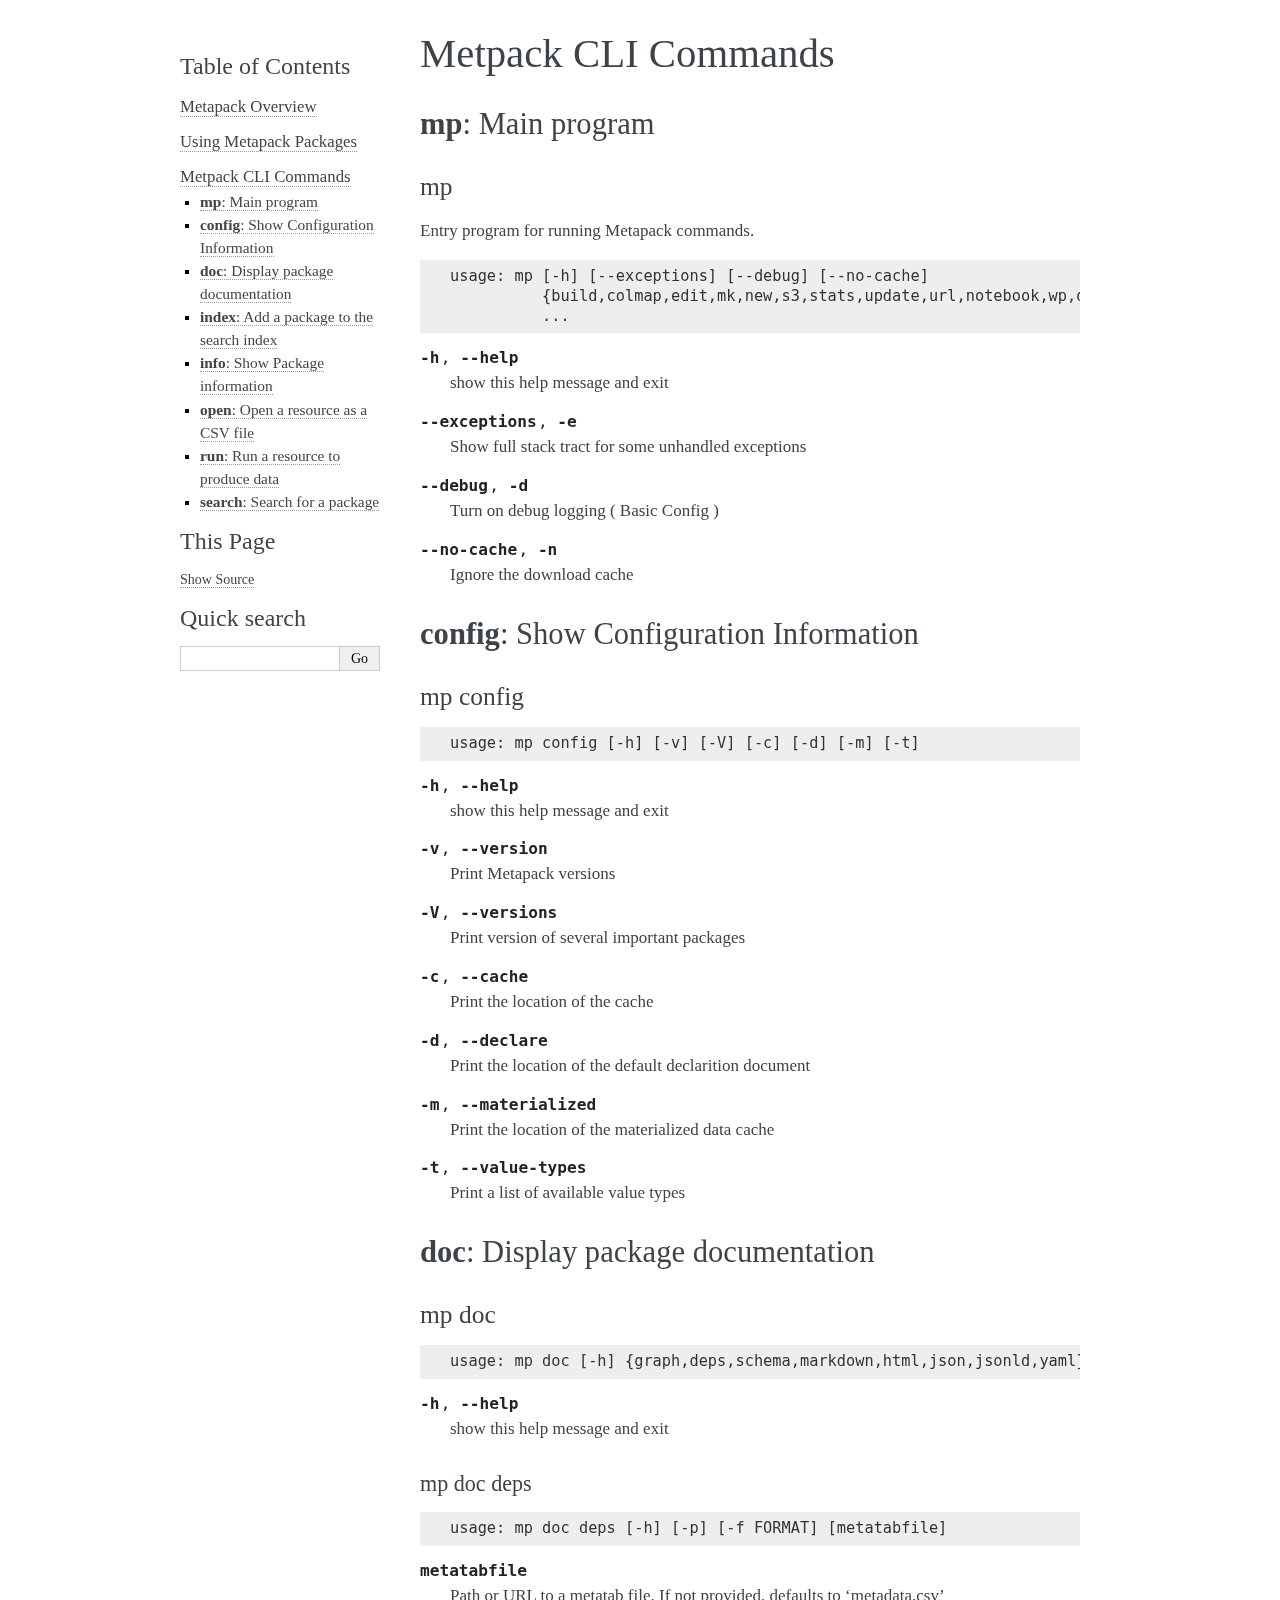
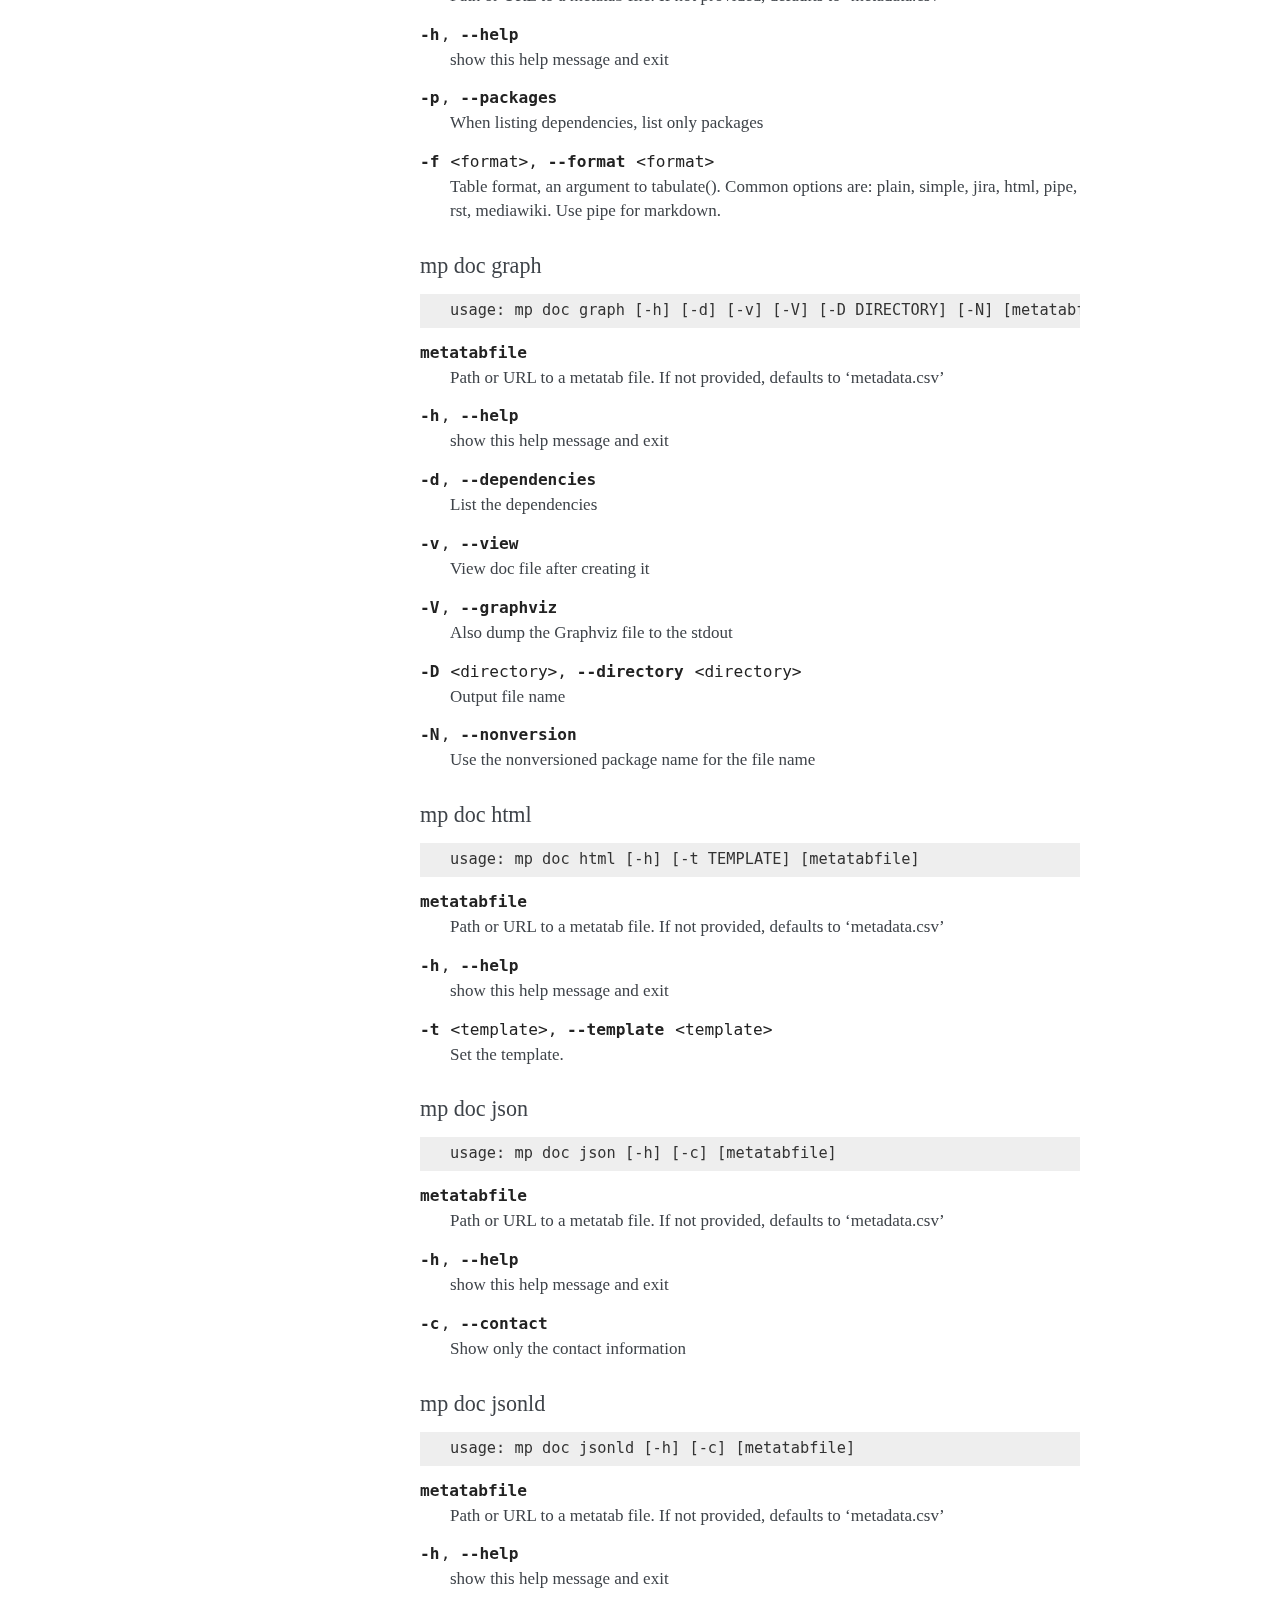
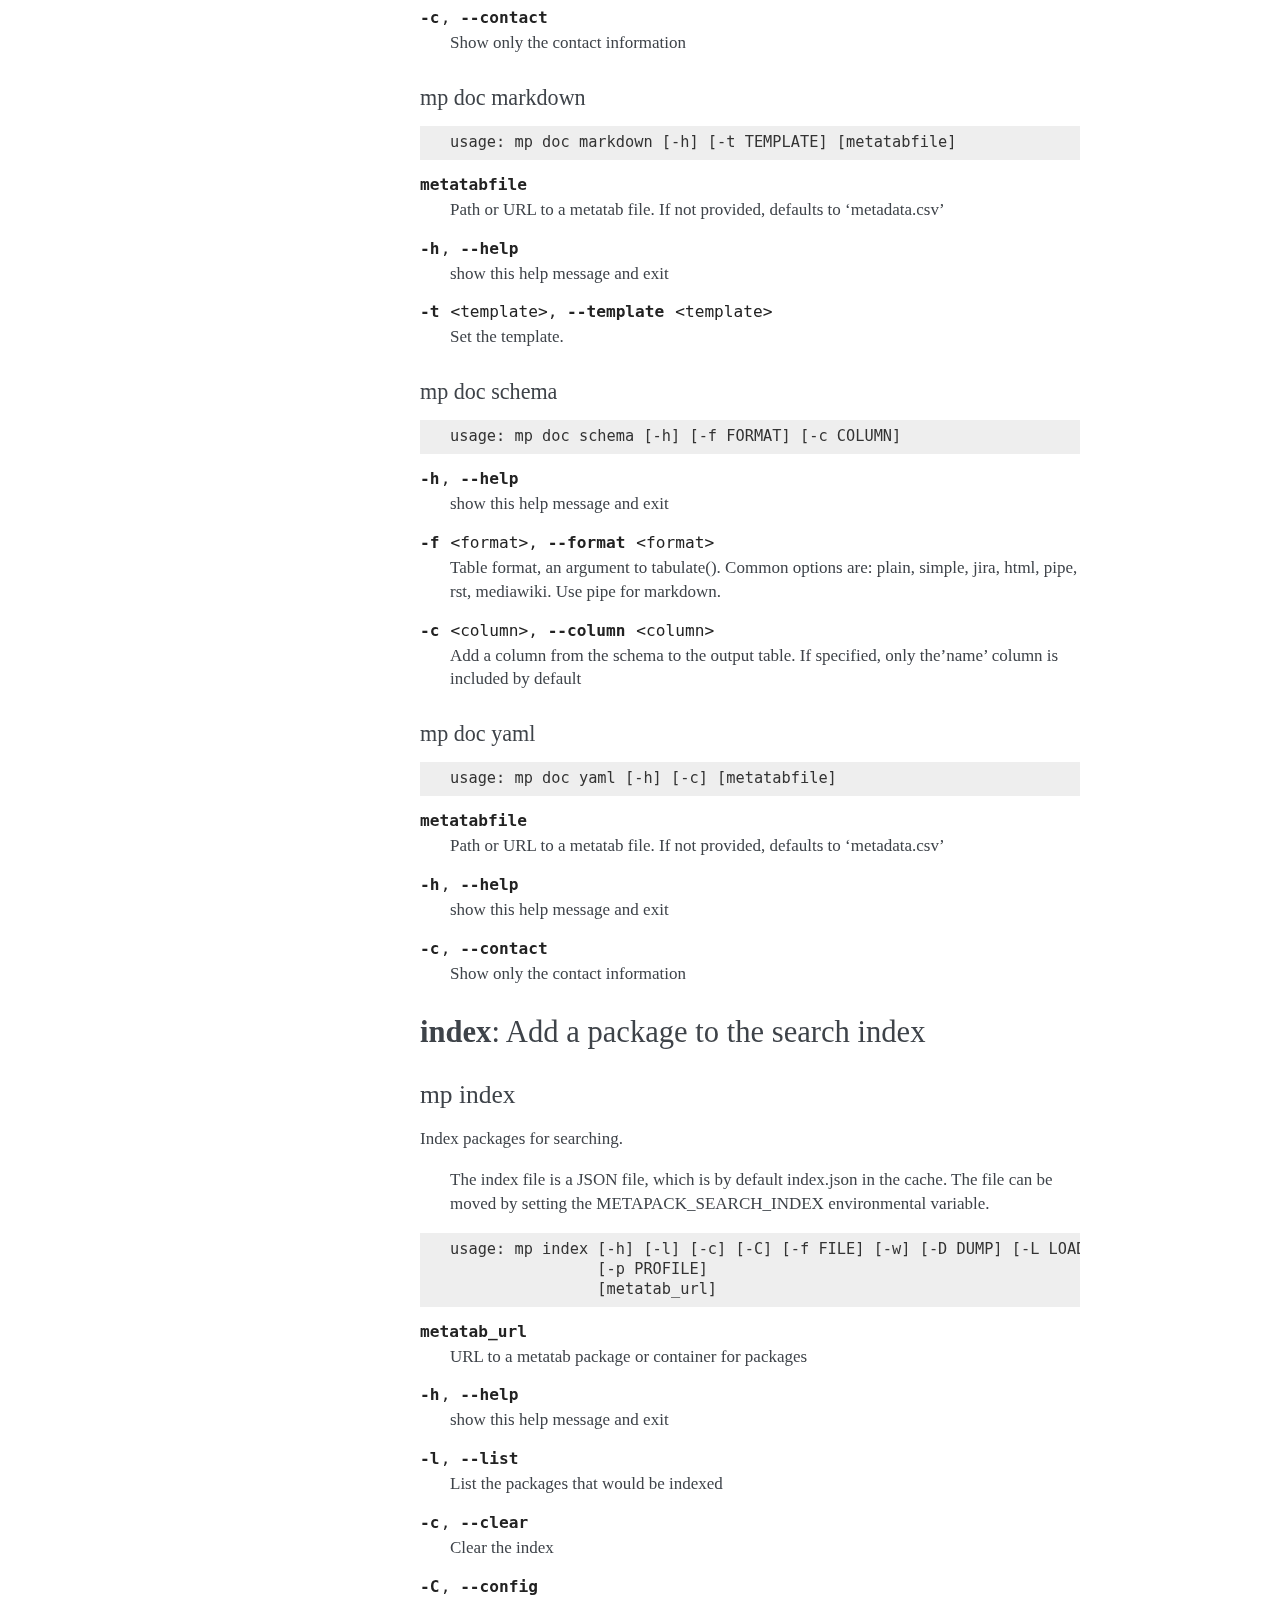
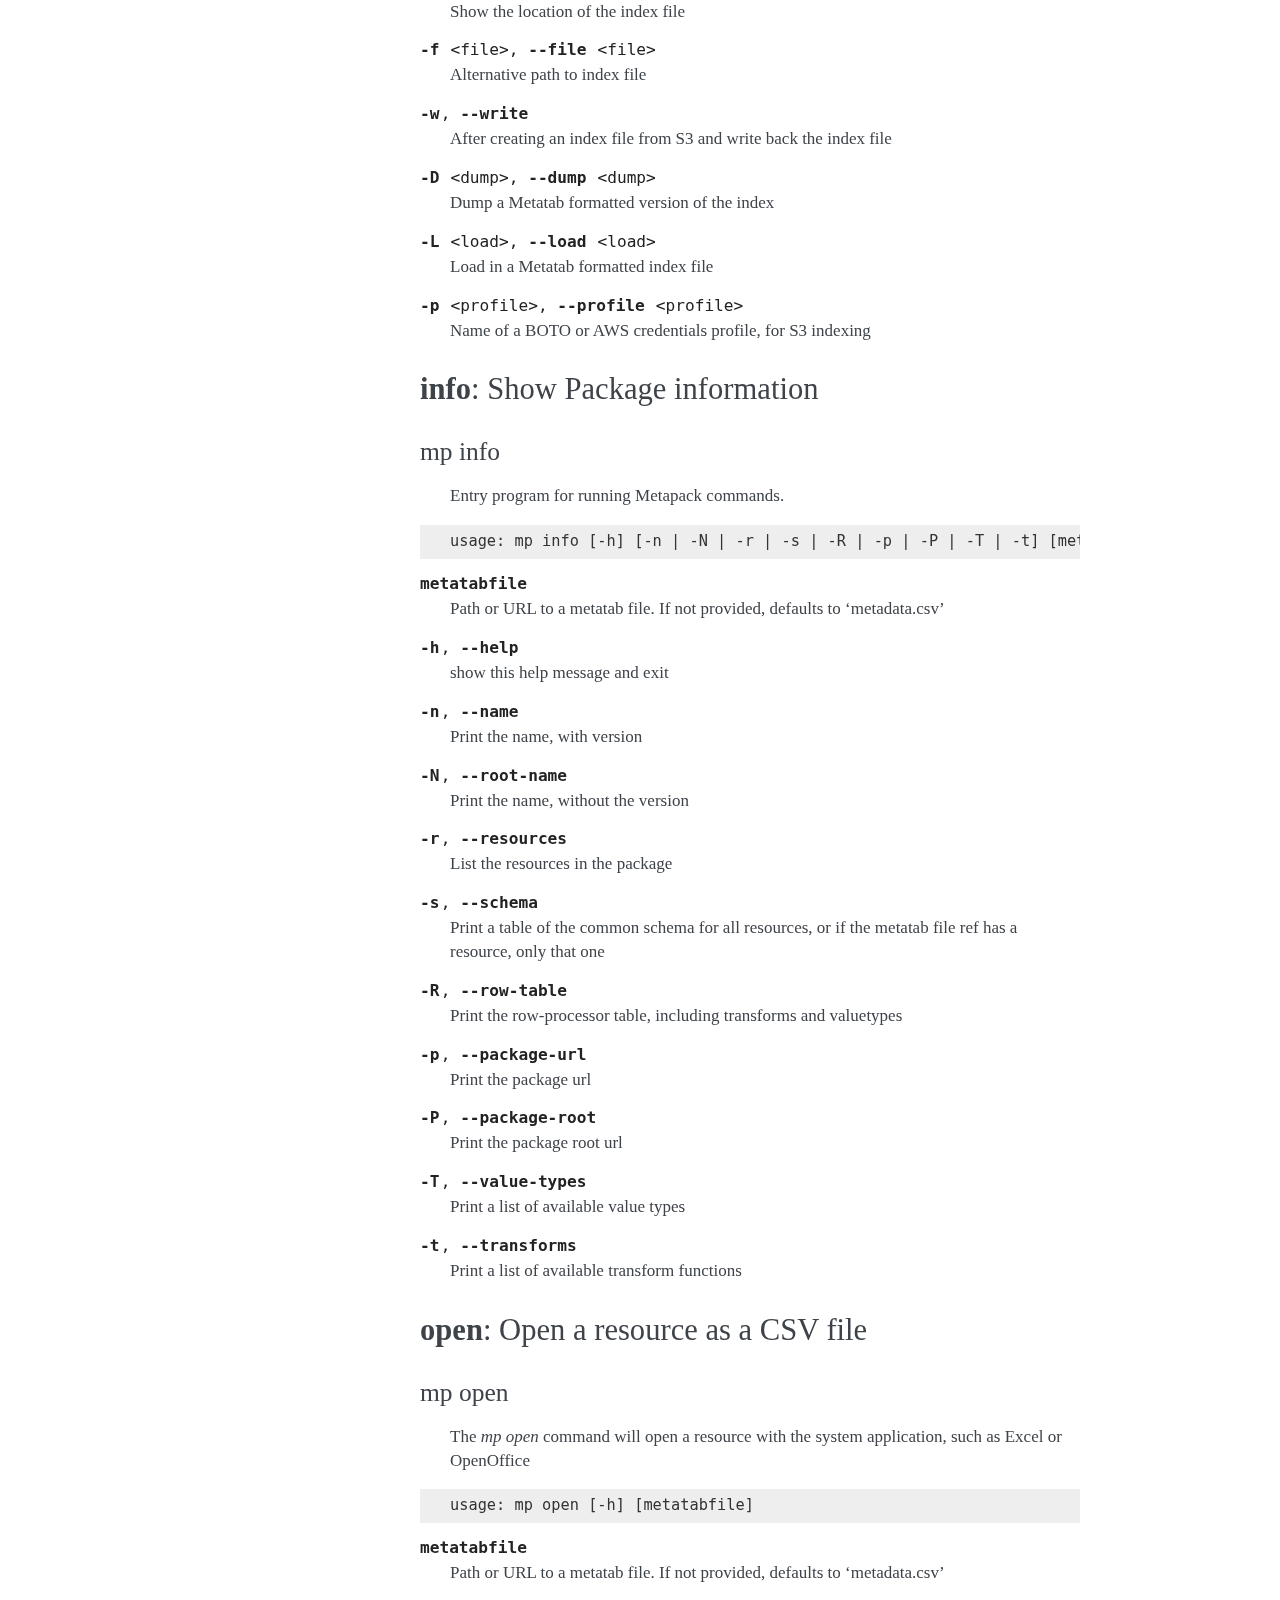
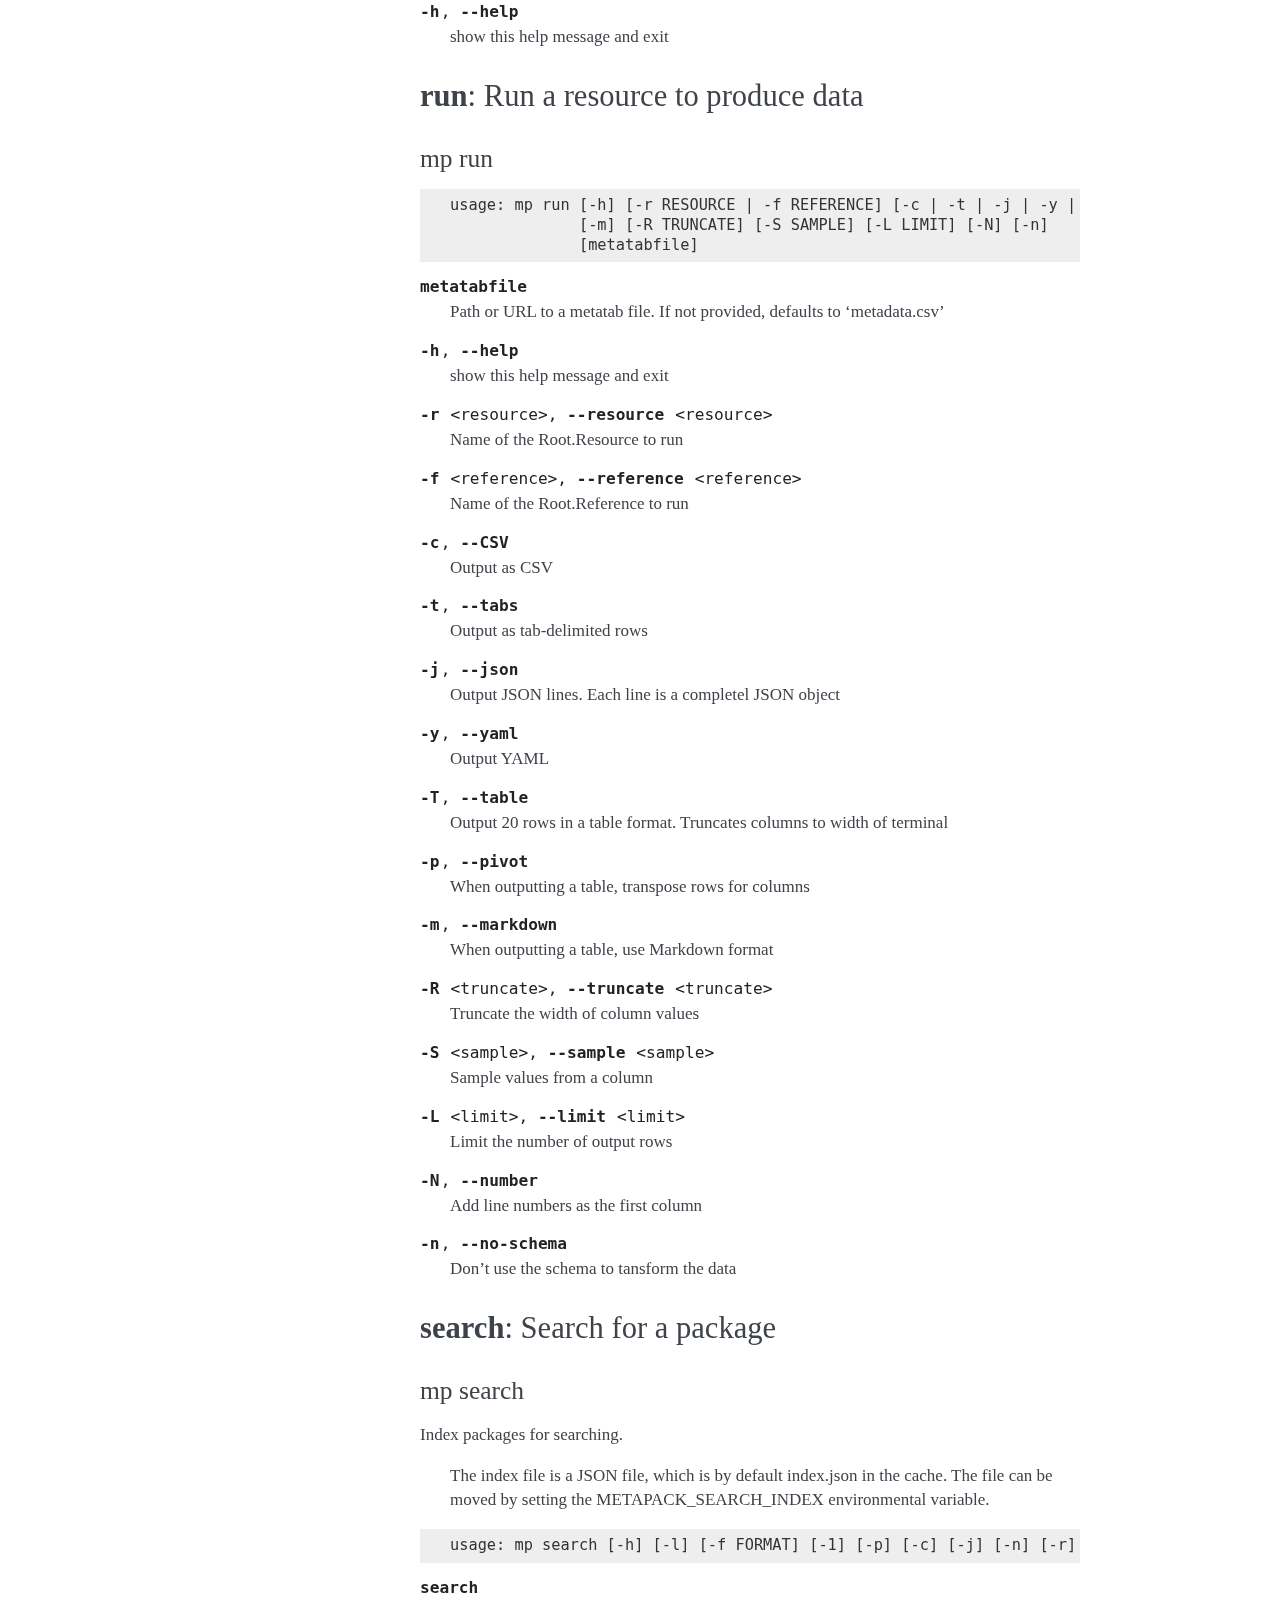
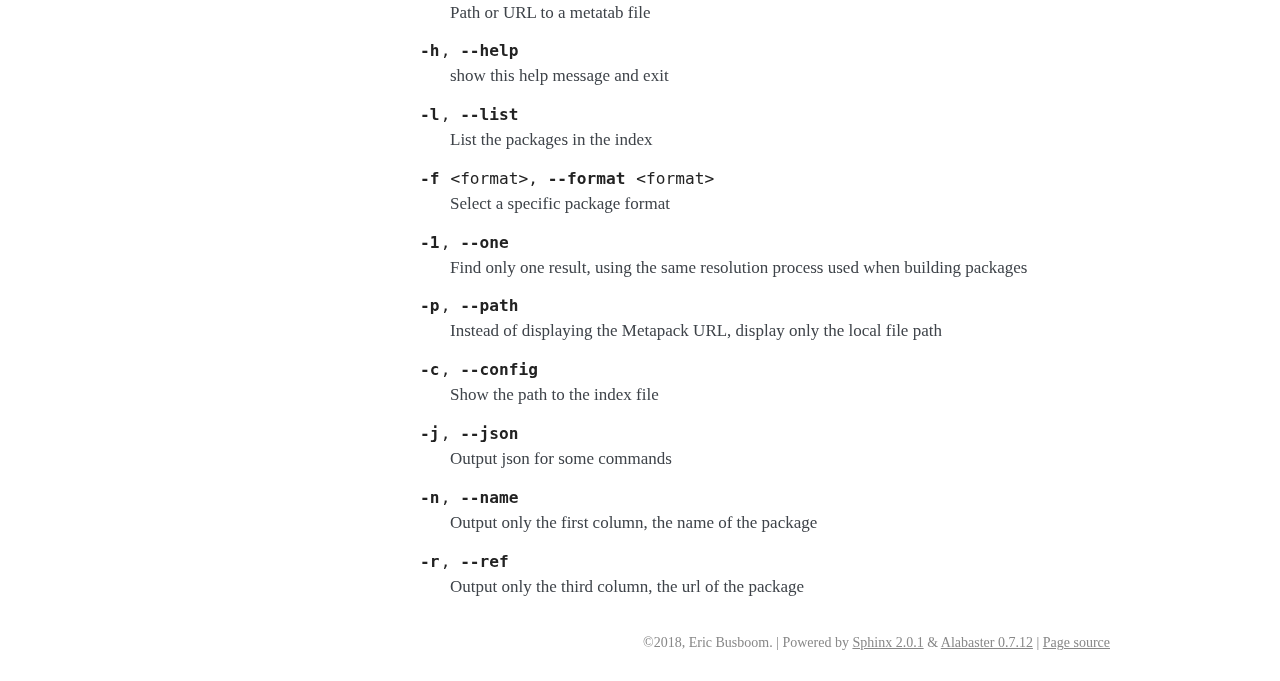
==== commit 31182954: "update docs" ====
--- a/docs/commands.html
+++ b/docs/commands.html
@@ -15,22 +15,22 @@
     <link rel="index" title="Index" href="genindex.html" />
     <link rel="search" title="Search" href="search.html" />
     <link rel="prev" title="Using Metapack Packages" href="using.html" />
-   
+
   <link rel="stylesheet" href="_static/custom.css" type="text/css" />
-  
-  
+
+
   <meta name="viewport" content="width=device-width, initial-scale=0.9, maximum-scale=0.9" />
 
   </head><body>
-  
+
 
     <div class="document">
       <div class="documentwrapper">
         <div class="bodywrapper">
-          
+
 
           <div class="body" role="main">
-            
+
   <div class="section" id="metpack-cli-commands">
 <h1>Metpack CLI Commands<a class="headerlink" href="#metpack-cli-commands" title="Permalink to this headline">¶</a></h1>
 <div class="section" id="mp-main-program">
@@ -39,7 +39,7 @@
 <h3>mp<a class="headerlink" href="#mp" title="Permalink to this headline">¶</a></h3>
 <p>Entry program for running Metapack commands.</p>
 <div class="highlight-console notranslate"><div class="highlight"><pre><span></span><span class="go">usage: mp [-h] [--exceptions] [--debug] [--no-cache]</span>
-<span class="go">          {config,doc,index,info,open,run,search,build,edit,new,s3,stats,update,url,wp}</span>
+<span class="go">          {build,colmap,edit,mk,new,s3,stats,update,url,notebook,wp,db,sql,config,doc,index,info,open,run,search}</span>
 <span class="go">          ...</span>
 </pre></div>
 </div>
@@ -124,7 +124,7 @@
 <h2><strong>doc</strong>: Display package documentation<a class="headerlink" href="#doc-display-package-documentation" title="Permalink to this headline">¶</a></h2>
 <div class="section" id="mp-doc">
 <h3>mp doc<a class="headerlink" href="#mp-doc" title="Permalink to this headline">¶</a></h3>
-<div class="highlight-console notranslate"><div class="highlight"><pre><span></span><span class="go">usage: mp doc [-h] {graph,deps,schema,markdown,html,json,yaml} ...</span>
+<div class="highlight-console notranslate"><div class="highlight"><pre><span></span><span class="go">usage: mp doc [-h] {graph,deps,schema,markdown,html,json,jsonld,yaml} ...</span>
 </pre></div>
 </div>
 <dl class="option">
@@ -237,7 +237,7 @@
 </div>
 <div class="section" id="mp-doc-json">
 <h4>mp doc json<a class="headerlink" href="#mp-doc-json" title="Permalink to this headline">¶</a></h4>
-<div class="highlight-console notranslate"><div class="highlight"><pre><span></span><span class="go">usage: mp doc json [-h] [metatabfile]</span>
+<div class="highlight-console notranslate"><div class="highlight"><pre><span></span><span class="go">usage: mp doc json [-h] [-c] [metatabfile]</span>
 </pre></div>
 </div>
 <dl class="option">
@@ -250,6 +250,36 @@
 <dt id="cmdoption-mp-doc-json-h">
 <code class="descname">-h</code><code class="descclassname"></code><code class="descclassname">, </code><code class="descname">--help</code><code class="descclassname"></code><a class="headerlink" href="#cmdoption-mp-doc-json-h" title="Permalink to this definition">¶</a></dt>
 <dd><p>show this help message and exit</p>
+</dd></dl>
+
+<dl class="option">
+<dt id="cmdoption-mp-doc-json-c">
+<code class="descname">-c</code><code class="descclassname"></code><code class="descclassname">, </code><code class="descname">--contact</code><code class="descclassname"></code><a class="headerlink" href="#cmdoption-mp-doc-json-c" title="Permalink to this definition">¶</a></dt>
+<dd><p>Show only the contact information</p>
+</dd></dl>
+
+</div>
+<div class="section" id="mp-doc-jsonld">
+<h4>mp doc jsonld<a class="headerlink" href="#mp-doc-jsonld" title="Permalink to this headline">¶</a></h4>
+<div class="highlight-console notranslate"><div class="highlight"><pre><span></span><span class="go">usage: mp doc jsonld [-h] [-c] [metatabfile]</span>
+</pre></div>
+</div>
+<dl class="option">
+<dt id="cmdoption-mp-doc-jsonld-arg-metatabfile">
+<code class="descname">metatabfile</code><code class="descclassname"></code><a class="headerlink" href="#cmdoption-mp-doc-jsonld-arg-metatabfile" title="Permalink to this definition">¶</a></dt>
+<dd><p>Path or URL to a metatab file. If not provided, defaults to ‘metadata.csv’</p>
+</dd></dl>
+
+<dl class="option">
+<dt id="cmdoption-mp-doc-jsonld-h">
+<code class="descname">-h</code><code class="descclassname"></code><code class="descclassname">, </code><code class="descname">--help</code><code class="descclassname"></code><a class="headerlink" href="#cmdoption-mp-doc-jsonld-h" title="Permalink to this definition">¶</a></dt>
+<dd><p>show this help message and exit</p>
+</dd></dl>
+
+<dl class="option">
+<dt id="cmdoption-mp-doc-jsonld-c">
+<code class="descname">-c</code><code class="descclassname"></code><code class="descclassname">, </code><code class="descname">--contact</code><code class="descclassname"></code><a class="headerlink" href="#cmdoption-mp-doc-jsonld-c" title="Permalink to this definition">¶</a></dt>
+<dd><p>Show only the contact information</p>
 </dd></dl>
 
 </div>
@@ -303,7 +333,7 @@
 </div>
 <div class="section" id="mp-doc-yaml">
 <h4>mp doc yaml<a class="headerlink" href="#mp-doc-yaml" title="Permalink to this headline">¶</a></h4>
-<div class="highlight-console notranslate"><div class="highlight"><pre><span></span><span class="go">usage: mp doc yaml [-h] [metatabfile]</span>
+<div class="highlight-console notranslate"><div class="highlight"><pre><span></span><span class="go">usage: mp doc yaml [-h] [-c] [metatabfile]</span>
 </pre></div>
 </div>
 <dl class="option">
@@ -316,6 +346,12 @@
 <dt id="cmdoption-mp-doc-yaml-h">
 <code class="descname">-h</code><code class="descclassname"></code><code class="descclassname">, </code><code class="descname">--help</code><code class="descclassname"></code><a class="headerlink" href="#cmdoption-mp-doc-yaml-h" title="Permalink to this definition">¶</a></dt>
 <dd><p>show this help message and exit</p>
+</dd></dl>
+
+<dl class="option">
+<dt id="cmdoption-mp-doc-yaml-c">
+<code class="descname">-c</code><code class="descclassname"></code><code class="descclassname">, </code><code class="descname">--contact</code><code class="descclassname"></code><a class="headerlink" href="#cmdoption-mp-doc-yaml-c" title="Permalink to this definition">¶</a></dt>
+<dd><p>Show only the contact information</p>
 </dd></dl>
 
 </div>
@@ -326,8 +362,10 @@
 <div class="section" id="mp-index">
 <h3>mp index<a class="headerlink" href="#mp-index" title="Permalink to this headline">¶</a></h3>
 <p>Index packages for searching.</p>
-<p>The index file is a JSON file, which is by default index.json in the cache. 
+<blockquote>
+<div><p>The index file is a JSON file, which is by default index.json in the cache.
 The file can be moved by setting the METAPACK_SEARCH_INDEX environmental variable.</p>
+</div></blockquote>
 <div class="highlight-console notranslate"><div class="highlight"><pre><span></span><span class="go">usage: mp index [-h] [-l] [-c] [-C] [-f FILE] [-w] [-D DUMP] [-L LOAD]</span>
 <span class="go">                [-p PROFILE]</span>
 <span class="go">                [metatab_url]</span>
@@ -399,8 +437,10 @@
 <h2><strong>info</strong>: Show Package information<a class="headerlink" href="#info-show-package-information" title="Permalink to this headline">¶</a></h2>
 <div class="section" id="mp-info">
 <h3>mp info<a class="headerlink" href="#mp-info" title="Permalink to this headline">¶</a></h3>
-<p>Entry program for running Metapack commands.</p>
-<div class="highlight-console notranslate"><div class="highlight"><pre><span></span><span class="go">usage: mp info [-h] [-n | -N | -r | -s | -R | -p | -P] [-T] [-t] [metatabfile]</span>
+<blockquote>
+<div><p>Entry program for running Metapack commands.</p>
+</div></blockquote>
+<div class="highlight-console notranslate"><div class="highlight"><pre><span></span><span class="go">usage: mp info [-h] [-n | -N | -r | -s | -R | -p | -P | -T | -t] [metatabfile]</span>
 </pre></div>
 </div>
 <dl class="option">
@@ -607,9 +647,11 @@
 <div class="section" id="mp-search">
 <h3>mp search<a class="headerlink" href="#mp-search" title="Permalink to this headline">¶</a></h3>
 <p>Index packages for searching.</p>
-<p>The index file is a JSON file, which is by default index.json in the cache. 
+<blockquote>
+<div><p>The index file is a JSON file, which is by default index.json in the cache.
 The file can be moved by setting the METAPACK_SEARCH_INDEX environmental variable.</p>
-<div class="highlight-console notranslate"><div class="highlight"><pre><span></span><span class="go">usage: mp search [-h] [-l] [-f FORMAT] [-1] [-p] [-c] [-j] [search]</span>
+</div></blockquote>
+<div class="highlight-console notranslate"><div class="highlight"><pre><span></span><span class="go">usage: mp search [-h] [-l] [-f FORMAT] [-1] [-p] [-c] [-j] [-n] [-r] [search]</span>
 </pre></div>
 </div>
 <dl class="option">
@@ -660,13 +702,25 @@
 <dd><p>Output json for some commands</p>
 </dd></dl>
 
+<dl class="option">
+<dt id="cmdoption-mp-search-n">
+<code class="descname">-n</code><code class="descclassname"></code><code class="descclassname">, </code><code class="descname">--name</code><code class="descclassname"></code><a class="headerlink" href="#cmdoption-mp-search-n" title="Permalink to this definition">¶</a></dt>
+<dd><p>Output only the first column, the name of the package</p>
+</dd></dl>
+
+<dl class="option">
+<dt id="cmdoption-mp-search-r">
+<code class="descname">-r</code><code class="descclassname"></code><code class="descclassname">, </code><code class="descname">--ref</code><code class="descclassname"></code><a class="headerlink" href="#cmdoption-mp-search-r" title="Permalink to this definition">¶</a></dt>
+<dd><p>Output only the third column, the url of the package</p>
+</dd></dl>
+
 </div>
 </div>
 </div>
 
 
           </div>
-          
+
         </div>
       </div>
       <div class="sphinxsidebar" role="navigation" aria-label="main navigation">
@@ -715,18 +769,18 @@
     </div>
     <div class="footer">
       &copy;2018, Eric Busboom.
-      
+
       |
       Powered by <a href="http://sphinx-doc.org/">Sphinx 2.0.1</a>
       &amp; <a href="https://github.com/bitprophet/alabaster">Alabaster 0.7.12</a>
-      
+
       |
       <a href="_sources/commands.rst.txt"
           rel="nofollow">Page source</a>
     </div>
 
-    
-
-    
+
+
+
   </body>
-</html>+</html>
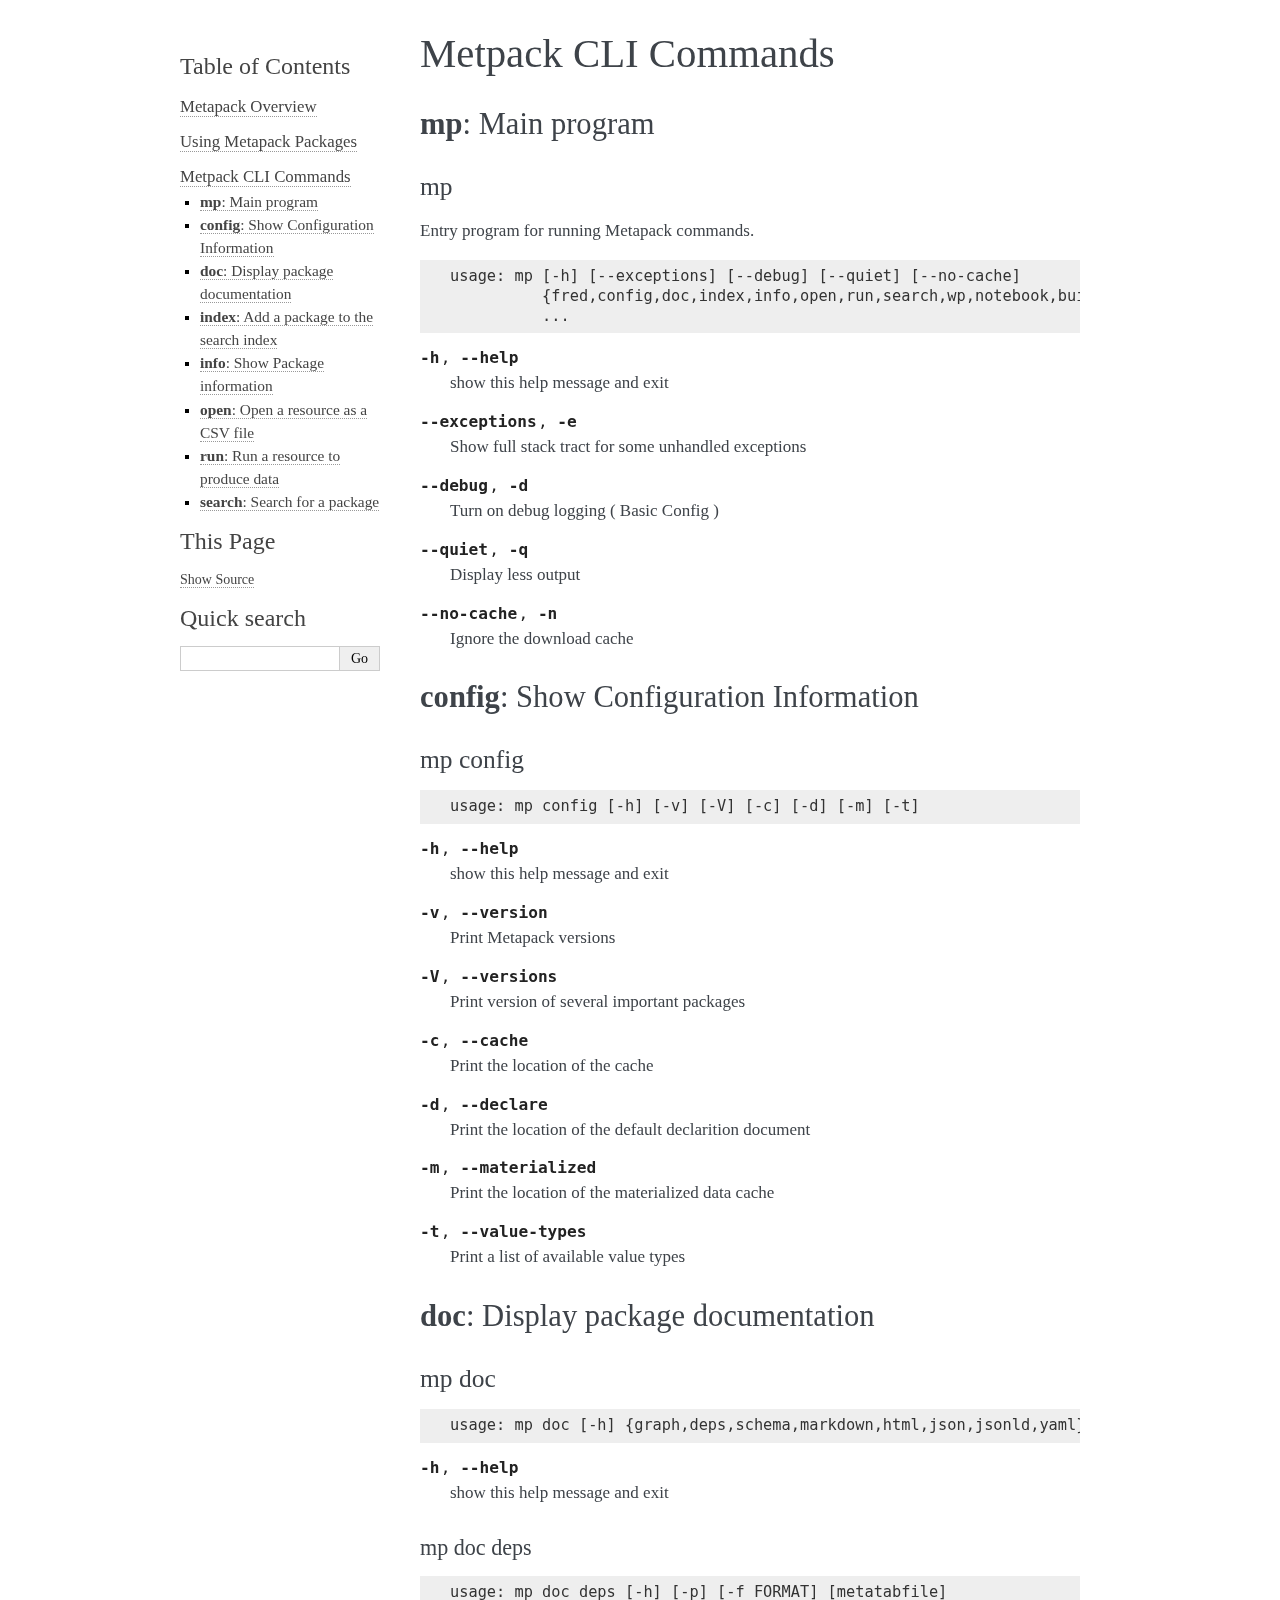
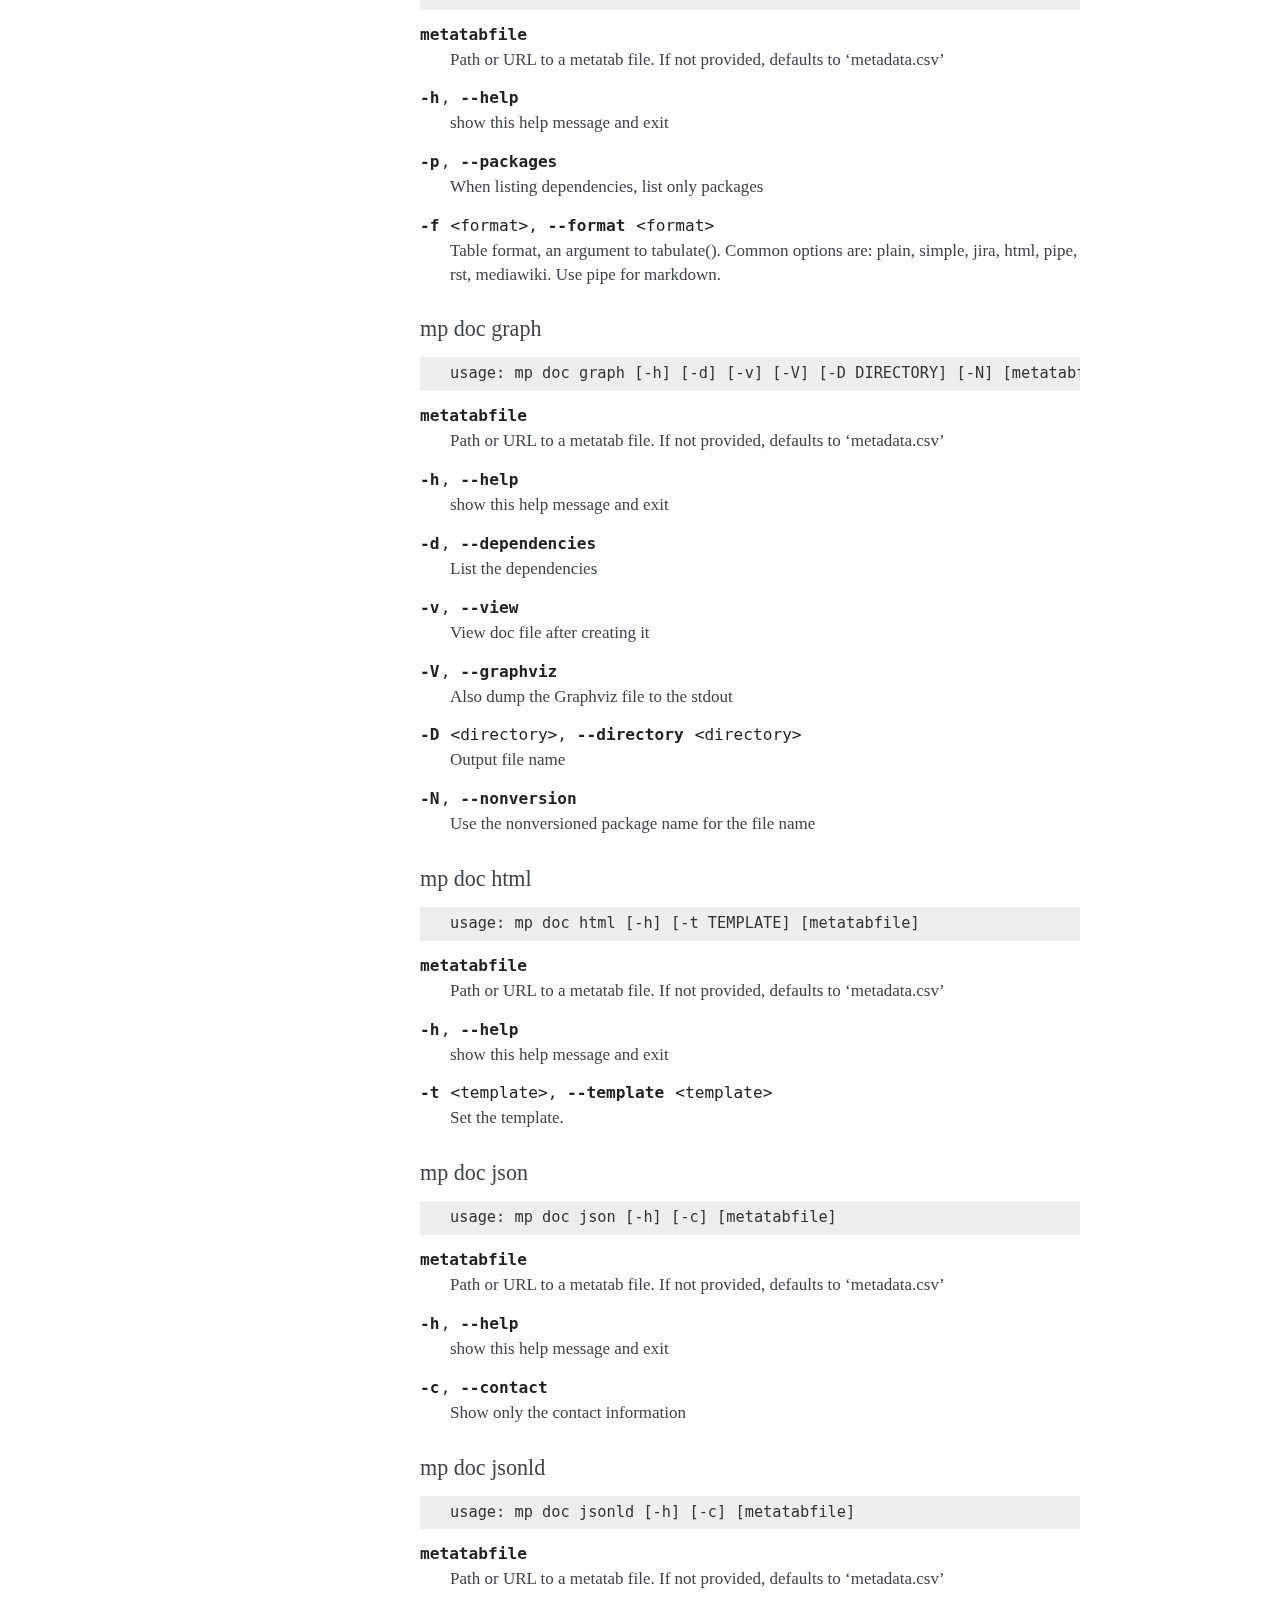
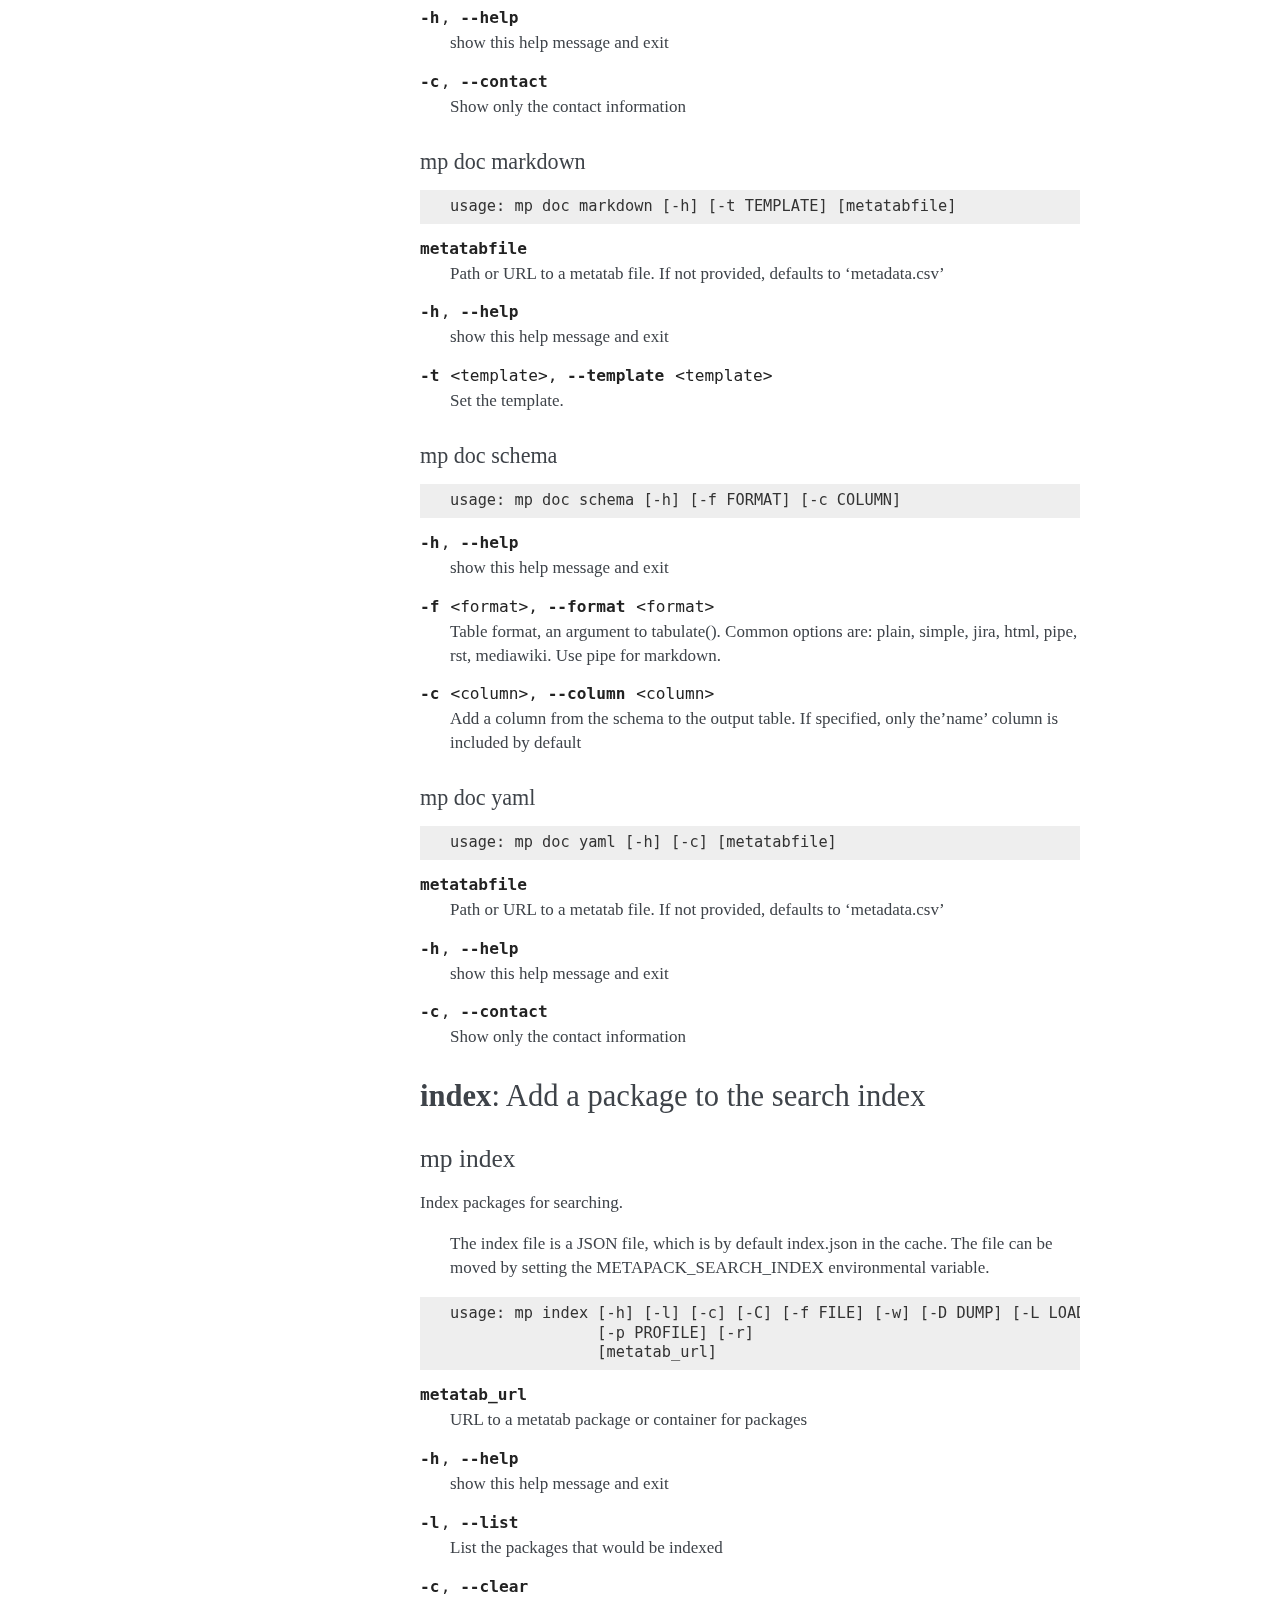
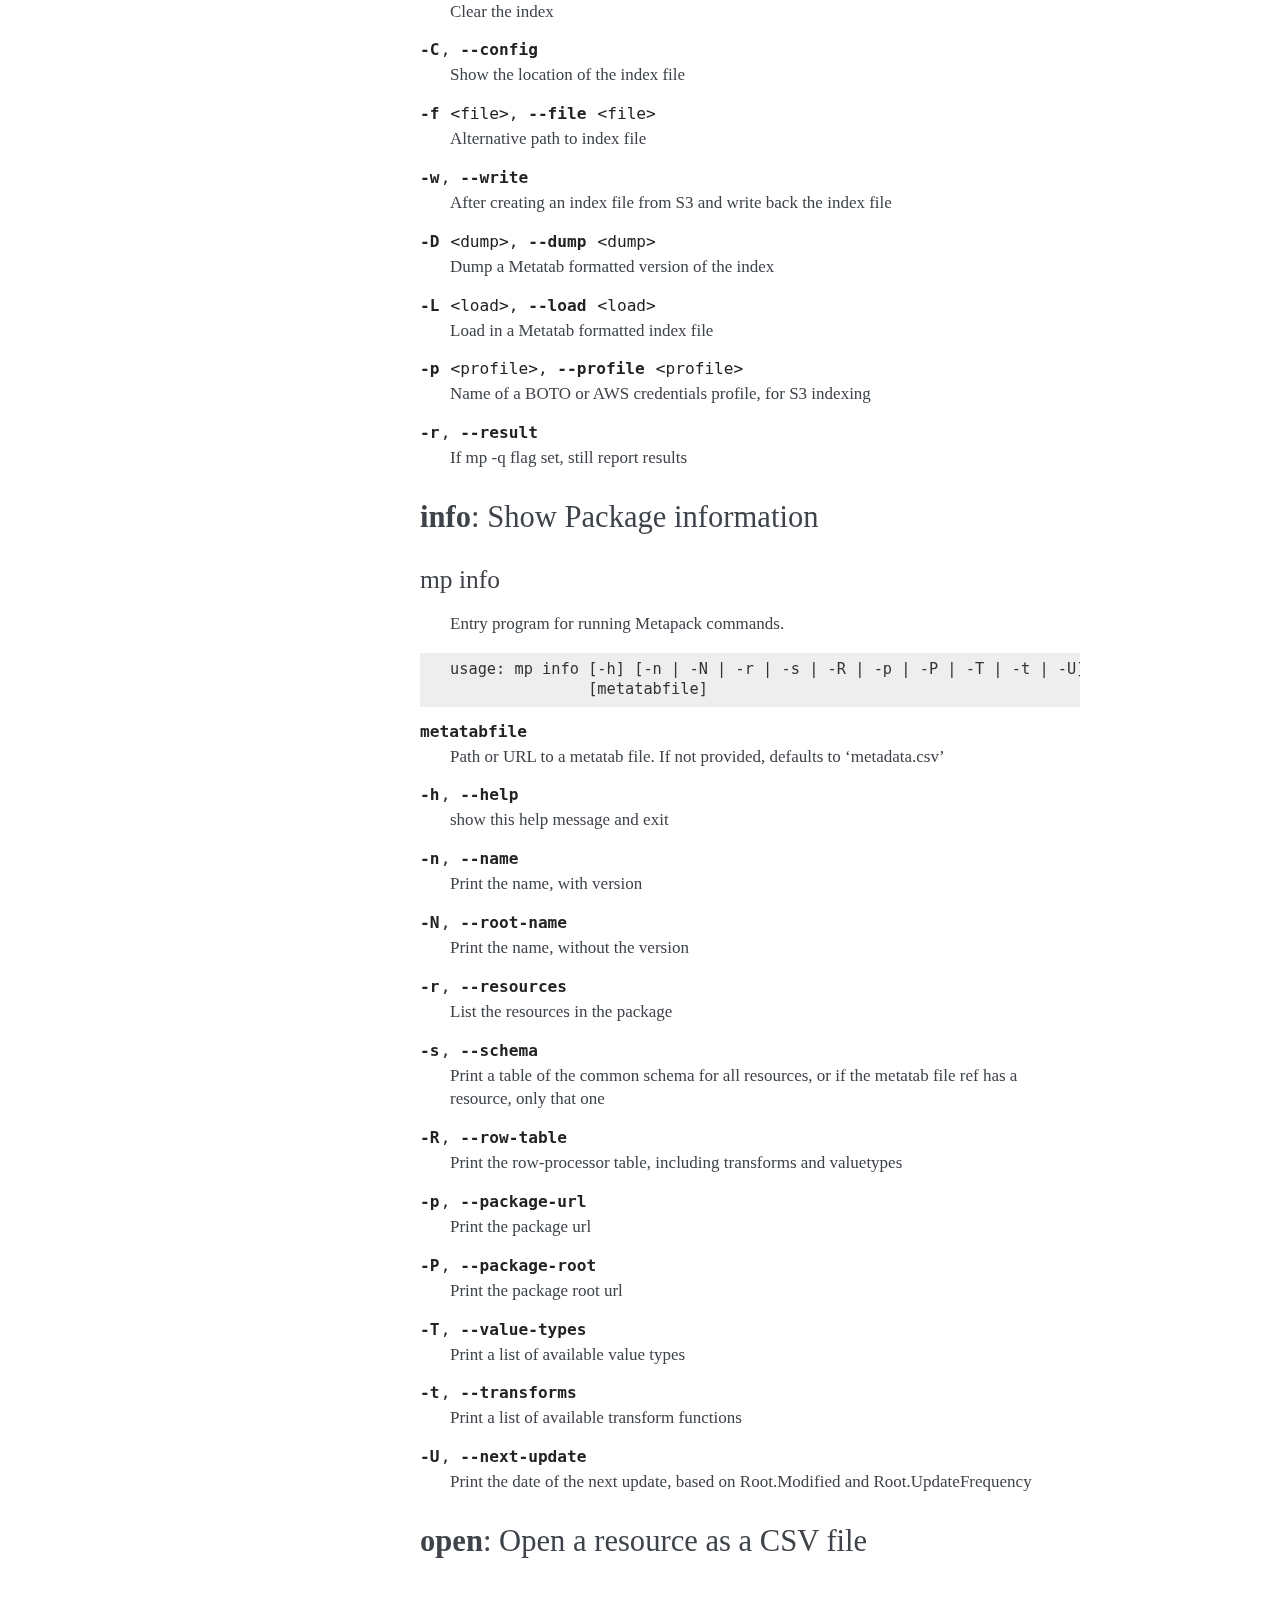
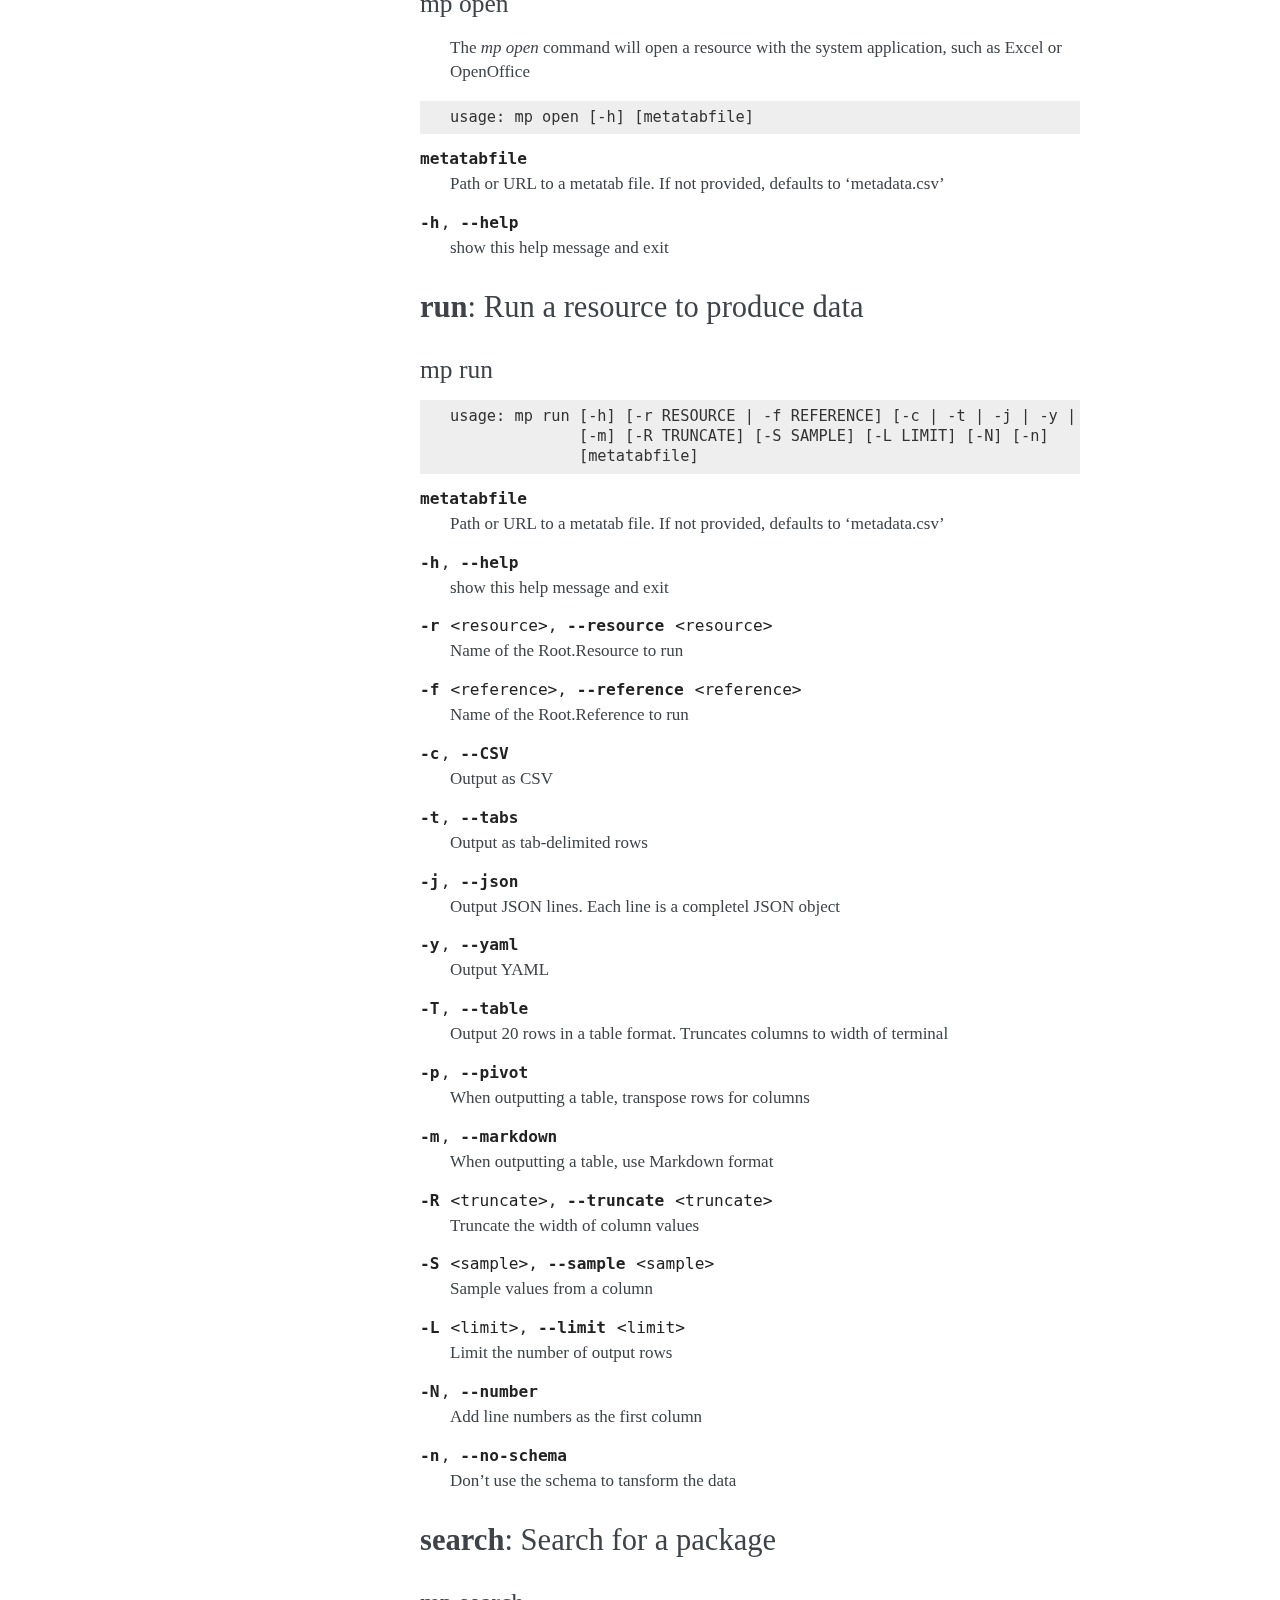
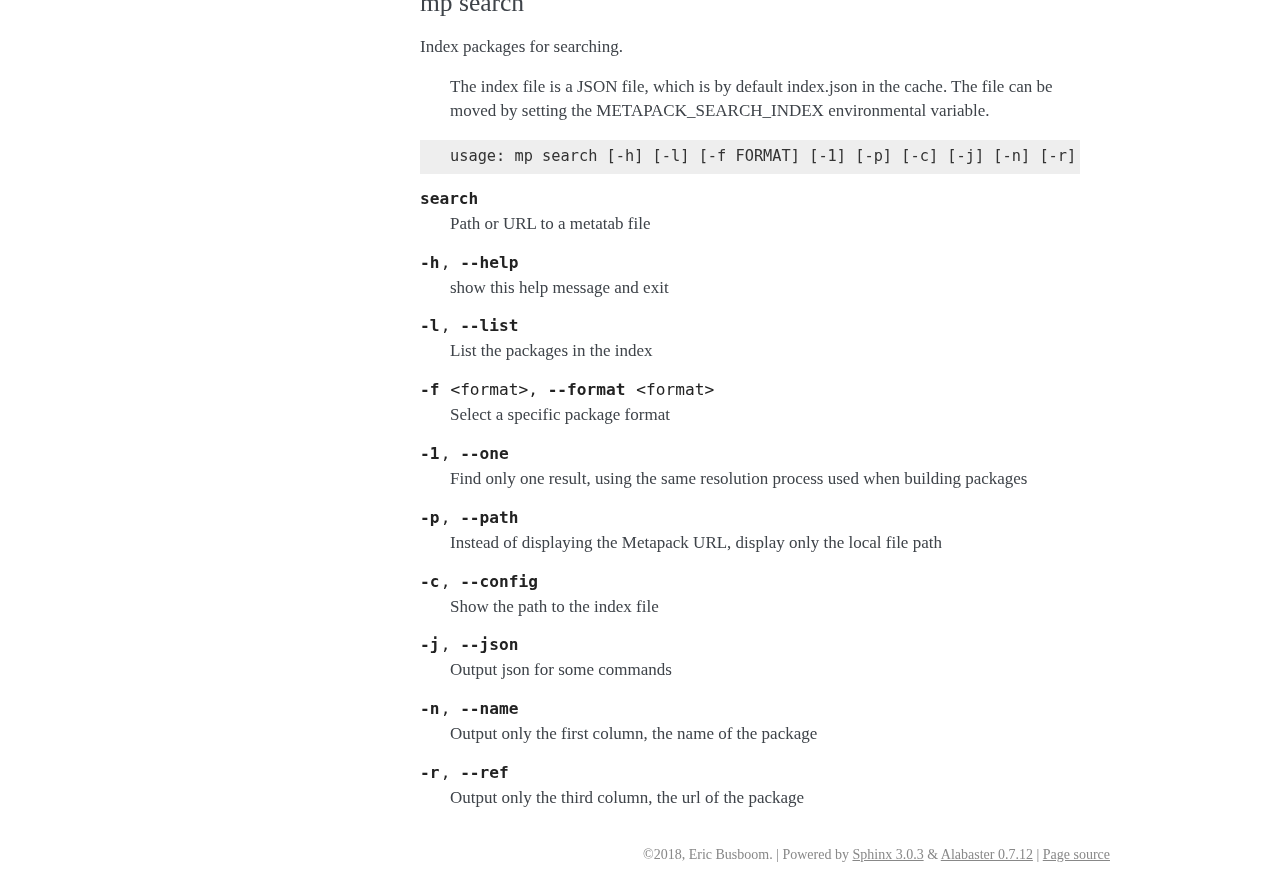
==== commit 487b62c0: "Updateing docs" ====
--- a/docs/commands.html
+++ b/docs/commands.html
@@ -1,17 +1,17 @@
 
 <!DOCTYPE html>
 
-<html xmlns="http://www.w3.org/1999/xhtml">
+<html>
   <head>
     <meta charset="utf-8" />
     <title>Metpack CLI Commands &#8212; Metapack 0.7.11 documentation</title>
     <link rel="stylesheet" href="_static/alabaster.css" type="text/css" />
     <link rel="stylesheet" href="_static/pygments.css" type="text/css" />
-    <script type="text/javascript" id="documentation_options" data-url_root="./" src="_static/documentation_options.js"></script>
-    <script type="text/javascript" src="_static/jquery.js"></script>
-    <script type="text/javascript" src="_static/underscore.js"></script>
-    <script type="text/javascript" src="_static/doctools.js"></script>
-    <script type="text/javascript" src="_static/language_data.js"></script>
+    <script id="documentation_options" data-url_root="./" src="_static/documentation_options.js"></script>
+    <script src="_static/jquery.js"></script>
+    <script src="_static/underscore.js"></script>
+    <script src="_static/doctools.js"></script>
+    <script src="_static/language_data.js"></script>
     <link rel="index" title="Index" href="genindex.html" />
     <link rel="search" title="Search" href="search.html" />
     <link rel="prev" title="Using Metapack Packages" href="using.html" />
@@ -38,32 +38,38 @@
 <div class="section" id="mp">
 <h3>mp<a class="headerlink" href="#mp" title="Permalink to this headline">¶</a></h3>
 <p>Entry program for running Metapack commands.</p>
-<div class="highlight-console notranslate"><div class="highlight"><pre><span></span><span class="go">usage: mp [-h] [--exceptions] [--debug] [--no-cache]</span>
-<span class="go">          {build,colmap,edit,mk,new,s3,stats,update,url,notebook,wp,db,sql,config,doc,index,info,open,run,search}</span>
+<div class="highlight-console notranslate"><div class="highlight"><pre><span></span><span class="go">usage: mp [-h] [--exceptions] [--debug] [--quiet] [--no-cache]</span>
+<span class="go">          {fred,config,doc,index,info,open,run,search,wp,notebook,build,colmap,edit,make,mk,new,s3,stats,touch,update,url,github}</span>
 <span class="go">          ...</span>
 </pre></div>
 </div>
-<dl class="option">
+<dl class="std option">
 <dt id="cmdoption-mp-h">
-<code class="descname">-h</code><code class="descclassname"></code><code class="descclassname">, </code><code class="descname">--help</code><code class="descclassname"></code><a class="headerlink" href="#cmdoption-mp-h" title="Permalink to this definition">¶</a></dt>
-<dd><p>show this help message and exit</p>
-</dd></dl>
-
-<dl class="option">
+<span id="cmdoption-mp-help"></span><code class="sig-name descname">-h</code><code class="sig-prename descclassname"></code><code class="sig-prename descclassname">, </code><code class="sig-name descname">--help</code><code class="sig-prename descclassname"></code><a class="headerlink" href="#cmdoption-mp-h" title="Permalink to this definition">¶</a></dt>
+<dd><p>show this help message and exit</p>
+</dd></dl>
+
+<dl class="std option">
 <dt id="cmdoption-mp-exceptions">
-<code class="descname">--exceptions</code><code class="descclassname"></code><code class="descclassname">, </code><code class="descname">-e</code><code class="descclassname"></code><a class="headerlink" href="#cmdoption-mp-exceptions" title="Permalink to this definition">¶</a></dt>
+<span id="cmdoption-mp-e"></span><code class="sig-name descname">--exceptions</code><code class="sig-prename descclassname"></code><code class="sig-prename descclassname">, </code><code class="sig-name descname">-e</code><code class="sig-prename descclassname"></code><a class="headerlink" href="#cmdoption-mp-exceptions" title="Permalink to this definition">¶</a></dt>
 <dd><p>Show full stack tract for some unhandled exceptions</p>
 </dd></dl>
 
-<dl class="option">
+<dl class="std option">
 <dt id="cmdoption-mp-debug">
-<code class="descname">--debug</code><code class="descclassname"></code><code class="descclassname">, </code><code class="descname">-d</code><code class="descclassname"></code><a class="headerlink" href="#cmdoption-mp-debug" title="Permalink to this definition">¶</a></dt>
+<span id="cmdoption-mp-d"></span><code class="sig-name descname">--debug</code><code class="sig-prename descclassname"></code><code class="sig-prename descclassname">, </code><code class="sig-name descname">-d</code><code class="sig-prename descclassname"></code><a class="headerlink" href="#cmdoption-mp-debug" title="Permalink to this definition">¶</a></dt>
 <dd><p>Turn on debug logging ( Basic Config )</p>
 </dd></dl>
 
-<dl class="option">
+<dl class="std option">
+<dt id="cmdoption-mp-quiet">
+<span id="cmdoption-mp-q"></span><code class="sig-name descname">--quiet</code><code class="sig-prename descclassname"></code><code class="sig-prename descclassname">, </code><code class="sig-name descname">-q</code><code class="sig-prename descclassname"></code><a class="headerlink" href="#cmdoption-mp-quiet" title="Permalink to this definition">¶</a></dt>
+<dd><p>Display less output</p>
+</dd></dl>
+
+<dl class="std option">
 <dt id="cmdoption-mp-no-cache">
-<code class="descname">--no-cache</code><code class="descclassname"></code><code class="descclassname">, </code><code class="descname">-n</code><code class="descclassname"></code><a class="headerlink" href="#cmdoption-mp-no-cache" title="Permalink to this definition">¶</a></dt>
+<span id="cmdoption-mp-n"></span><code class="sig-name descname">--no-cache</code><code class="sig-prename descclassname"></code><code class="sig-prename descclassname">, </code><code class="sig-name descname">-n</code><code class="sig-prename descclassname"></code><a class="headerlink" href="#cmdoption-mp-no-cache" title="Permalink to this definition">¶</a></dt>
 <dd><p>Ignore the download cache</p>
 </dd></dl>
 
@@ -76,45 +82,45 @@
 <div class="highlight-console notranslate"><div class="highlight"><pre><span></span><span class="go">usage: mp config [-h] [-v] [-V] [-c] [-d] [-m] [-t]</span>
 </pre></div>
 </div>
-<dl class="option">
+<dl class="std option">
 <dt id="cmdoption-mp-config-h">
-<code class="descname">-h</code><code class="descclassname"></code><code class="descclassname">, </code><code class="descname">--help</code><code class="descclassname"></code><a class="headerlink" href="#cmdoption-mp-config-h" title="Permalink to this definition">¶</a></dt>
-<dd><p>show this help message and exit</p>
-</dd></dl>
-
-<dl class="option">
+<span id="cmdoption-mp-config-help"></span><code class="sig-name descname">-h</code><code class="sig-prename descclassname"></code><code class="sig-prename descclassname">, </code><code class="sig-name descname">--help</code><code class="sig-prename descclassname"></code><a class="headerlink" href="#cmdoption-mp-config-h" title="Permalink to this definition">¶</a></dt>
+<dd><p>show this help message and exit</p>
+</dd></dl>
+
+<dl class="std option">
 <dt id="cmdoption-mp-config-v">
-<code class="descname">-v</code><code class="descclassname"></code><code class="descclassname">, </code><code class="descname">--version</code><code class="descclassname"></code><a class="headerlink" href="#cmdoption-mp-config-v" title="Permalink to this definition">¶</a></dt>
+<span id="cmdoption-mp-config-version"></span><code class="sig-name descname">-v</code><code class="sig-prename descclassname"></code><code class="sig-prename descclassname">, </code><code class="sig-name descname">--version</code><code class="sig-prename descclassname"></code><a class="headerlink" href="#cmdoption-mp-config-v" title="Permalink to this definition">¶</a></dt>
 <dd><p>Print Metapack versions</p>
 </dd></dl>
 
-<dl class="option">
-<dt id="cmdoption-mp-config-versions">
-<code class="descname">-V</code><code class="descclassname"></code><code class="descclassname">, </code><code class="descname">--versions</code><code class="descclassname"></code><a class="headerlink" href="#cmdoption-mp-config-versions" title="Permalink to this definition">¶</a></dt>
+<dl class="std option">
+<dt id="cmdoption-mp-config-V">
+<span id="cmdoption-mp-config-versions"></span><code class="sig-name descname">-V</code><code class="sig-prename descclassname"></code><code class="sig-prename descclassname">, </code><code class="sig-name descname">--versions</code><code class="sig-prename descclassname"></code><a class="headerlink" href="#cmdoption-mp-config-V" title="Permalink to this definition">¶</a></dt>
 <dd><p>Print version of several important packages</p>
 </dd></dl>
 
-<dl class="option">
+<dl class="std option">
 <dt id="cmdoption-mp-config-c">
-<code class="descname">-c</code><code class="descclassname"></code><code class="descclassname">, </code><code class="descname">--cache</code><code class="descclassname"></code><a class="headerlink" href="#cmdoption-mp-config-c" title="Permalink to this definition">¶</a></dt>
+<span id="cmdoption-mp-config-cache"></span><code class="sig-name descname">-c</code><code class="sig-prename descclassname"></code><code class="sig-prename descclassname">, </code><code class="sig-name descname">--cache</code><code class="sig-prename descclassname"></code><a class="headerlink" href="#cmdoption-mp-config-c" title="Permalink to this definition">¶</a></dt>
 <dd><p>Print the location of the cache</p>
 </dd></dl>
 
-<dl class="option">
+<dl class="std option">
 <dt id="cmdoption-mp-config-d">
-<code class="descname">-d</code><code class="descclassname"></code><code class="descclassname">, </code><code class="descname">--declare</code><code class="descclassname"></code><a class="headerlink" href="#cmdoption-mp-config-d" title="Permalink to this definition">¶</a></dt>
+<span id="cmdoption-mp-config-declare"></span><code class="sig-name descname">-d</code><code class="sig-prename descclassname"></code><code class="sig-prename descclassname">, </code><code class="sig-name descname">--declare</code><code class="sig-prename descclassname"></code><a class="headerlink" href="#cmdoption-mp-config-d" title="Permalink to this definition">¶</a></dt>
 <dd><p>Print the location of the default declarition document</p>
 </dd></dl>
 
-<dl class="option">
+<dl class="std option">
 <dt id="cmdoption-mp-config-m">
-<code class="descname">-m</code><code class="descclassname"></code><code class="descclassname">, </code><code class="descname">--materialized</code><code class="descclassname"></code><a class="headerlink" href="#cmdoption-mp-config-m" title="Permalink to this definition">¶</a></dt>
+<span id="cmdoption-mp-config-materialized"></span><code class="sig-name descname">-m</code><code class="sig-prename descclassname"></code><code class="sig-prename descclassname">, </code><code class="sig-name descname">--materialized</code><code class="sig-prename descclassname"></code><a class="headerlink" href="#cmdoption-mp-config-m" title="Permalink to this definition">¶</a></dt>
 <dd><p>Print the location of the materialized data cache</p>
 </dd></dl>
 
-<dl class="option">
+<dl class="std option">
 <dt id="cmdoption-mp-config-t">
-<code class="descname">-t</code><code class="descclassname"></code><code class="descclassname">, </code><code class="descname">--value-types</code><code class="descclassname"></code><a class="headerlink" href="#cmdoption-mp-config-t" title="Permalink to this definition">¶</a></dt>
+<span id="cmdoption-mp-config-value-types"></span><code class="sig-name descname">-t</code><code class="sig-prename descclassname"></code><code class="sig-prename descclassname">, </code><code class="sig-name descname">--value-types</code><code class="sig-prename descclassname"></code><a class="headerlink" href="#cmdoption-mp-config-t" title="Permalink to this definition">¶</a></dt>
 <dd><p>Print a list of available value types</p>
 </dd></dl>
 
@@ -127,9 +133,9 @@
 <div class="highlight-console notranslate"><div class="highlight"><pre><span></span><span class="go">usage: mp doc [-h] {graph,deps,schema,markdown,html,json,jsonld,yaml} ...</span>
 </pre></div>
 </div>
-<dl class="option">
+<dl class="std option">
 <dt id="cmdoption-mp-doc-h">
-<code class="descname">-h</code><code class="descclassname"></code><code class="descclassname">, </code><code class="descname">--help</code><code class="descclassname"></code><a class="headerlink" href="#cmdoption-mp-doc-h" title="Permalink to this definition">¶</a></dt>
+<span id="cmdoption-mp-doc-help"></span><code class="sig-name descname">-h</code><code class="sig-prename descclassname"></code><code class="sig-prename descclassname">, </code><code class="sig-name descname">--help</code><code class="sig-prename descclassname"></code><a class="headerlink" href="#cmdoption-mp-doc-h" title="Permalink to this definition">¶</a></dt>
 <dd><p>show this help message and exit</p>
 </dd></dl>
 
@@ -138,27 +144,27 @@
 <div class="highlight-console notranslate"><div class="highlight"><pre><span></span><span class="go">usage: mp doc deps [-h] [-p] [-f FORMAT] [metatabfile]</span>
 </pre></div>
 </div>
-<dl class="option">
+<dl class="std option">
 <dt id="cmdoption-mp-doc-deps-arg-metatabfile">
-<code class="descname">metatabfile</code><code class="descclassname"></code><a class="headerlink" href="#cmdoption-mp-doc-deps-arg-metatabfile" title="Permalink to this definition">¶</a></dt>
-<dd><p>Path or URL to a metatab file. If not provided, defaults to ‘metadata.csv’</p>
-</dd></dl>
-
-<dl class="option">
+<code class="sig-name descname">metatabfile</code><code class="sig-prename descclassname"></code><a class="headerlink" href="#cmdoption-mp-doc-deps-arg-metatabfile" title="Permalink to this definition">¶</a></dt>
+<dd><p>Path or URL to a metatab file. If not provided, defaults to ‘metadata.csv’</p>
+</dd></dl>
+
+<dl class="std option">
 <dt id="cmdoption-mp-doc-deps-h">
-<code class="descname">-h</code><code class="descclassname"></code><code class="descclassname">, </code><code class="descname">--help</code><code class="descclassname"></code><a class="headerlink" href="#cmdoption-mp-doc-deps-h" title="Permalink to this definition">¶</a></dt>
-<dd><p>show this help message and exit</p>
-</dd></dl>
-
-<dl class="option">
+<span id="cmdoption-mp-doc-deps-help"></span><code class="sig-name descname">-h</code><code class="sig-prename descclassname"></code><code class="sig-prename descclassname">, </code><code class="sig-name descname">--help</code><code class="sig-prename descclassname"></code><a class="headerlink" href="#cmdoption-mp-doc-deps-h" title="Permalink to this definition">¶</a></dt>
+<dd><p>show this help message and exit</p>
+</dd></dl>
+
+<dl class="std option">
 <dt id="cmdoption-mp-doc-deps-p">
-<code class="descname">-p</code><code class="descclassname"></code><code class="descclassname">, </code><code class="descname">--packages</code><code class="descclassname"></code><a class="headerlink" href="#cmdoption-mp-doc-deps-p" title="Permalink to this definition">¶</a></dt>
+<span id="cmdoption-mp-doc-deps-packages"></span><code class="sig-name descname">-p</code><code class="sig-prename descclassname"></code><code class="sig-prename descclassname">, </code><code class="sig-name descname">--packages</code><code class="sig-prename descclassname"></code><a class="headerlink" href="#cmdoption-mp-doc-deps-p" title="Permalink to this definition">¶</a></dt>
 <dd><p>When listing dependencies, list only packages</p>
 </dd></dl>
 
-<dl class="option">
+<dl class="std option">
 <dt id="cmdoption-mp-doc-deps-f">
-<code class="descname">-f</code><code class="descclassname"> &lt;format&gt;</code><code class="descclassname">, </code><code class="descname">--format</code><code class="descclassname"> &lt;format&gt;</code><a class="headerlink" href="#cmdoption-mp-doc-deps-f" title="Permalink to this definition">¶</a></dt>
+<span id="cmdoption-mp-doc-deps-format"></span><code class="sig-name descname">-f</code><code class="sig-prename descclassname"> &lt;format&gt;</code><code class="sig-prename descclassname">, </code><code class="sig-name descname">--format</code><code class="sig-prename descclassname"> &lt;format&gt;</code><a class="headerlink" href="#cmdoption-mp-doc-deps-f" title="Permalink to this definition">¶</a></dt>
 <dd><p>Table format, an argument to tabulate(). Common options are: plain, simple, jira, html, pipe, rst, mediawiki. Use pipe for markdown.</p>
 </dd></dl>
 
@@ -168,45 +174,45 @@
 <div class="highlight-console notranslate"><div class="highlight"><pre><span></span><span class="go">usage: mp doc graph [-h] [-d] [-v] [-V] [-D DIRECTORY] [-N] [metatabfile]</span>
 </pre></div>
 </div>
-<dl class="option">
+<dl class="std option">
 <dt id="cmdoption-mp-doc-graph-arg-metatabfile">
-<code class="descname">metatabfile</code><code class="descclassname"></code><a class="headerlink" href="#cmdoption-mp-doc-graph-arg-metatabfile" title="Permalink to this definition">¶</a></dt>
-<dd><p>Path or URL to a metatab file. If not provided, defaults to ‘metadata.csv’</p>
-</dd></dl>
-
-<dl class="option">
+<code class="sig-name descname">metatabfile</code><code class="sig-prename descclassname"></code><a class="headerlink" href="#cmdoption-mp-doc-graph-arg-metatabfile" title="Permalink to this definition">¶</a></dt>
+<dd><p>Path or URL to a metatab file. If not provided, defaults to ‘metadata.csv’</p>
+</dd></dl>
+
+<dl class="std option">
 <dt id="cmdoption-mp-doc-graph-h">
-<code class="descname">-h</code><code class="descclassname"></code><code class="descclassname">, </code><code class="descname">--help</code><code class="descclassname"></code><a class="headerlink" href="#cmdoption-mp-doc-graph-h" title="Permalink to this definition">¶</a></dt>
-<dd><p>show this help message and exit</p>
-</dd></dl>
-
-<dl class="option">
+<span id="cmdoption-mp-doc-graph-help"></span><code class="sig-name descname">-h</code><code class="sig-prename descclassname"></code><code class="sig-prename descclassname">, </code><code class="sig-name descname">--help</code><code class="sig-prename descclassname"></code><a class="headerlink" href="#cmdoption-mp-doc-graph-h" title="Permalink to this definition">¶</a></dt>
+<dd><p>show this help message and exit</p>
+</dd></dl>
+
+<dl class="std option">
 <dt id="cmdoption-mp-doc-graph-d">
-<code class="descname">-d</code><code class="descclassname"></code><code class="descclassname">, </code><code class="descname">--dependencies</code><code class="descclassname"></code><a class="headerlink" href="#cmdoption-mp-doc-graph-d" title="Permalink to this definition">¶</a></dt>
+<span id="cmdoption-mp-doc-graph-dependencies"></span><code class="sig-name descname">-d</code><code class="sig-prename descclassname"></code><code class="sig-prename descclassname">, </code><code class="sig-name descname">--dependencies</code><code class="sig-prename descclassname"></code><a class="headerlink" href="#cmdoption-mp-doc-graph-d" title="Permalink to this definition">¶</a></dt>
 <dd><p>List the dependencies</p>
 </dd></dl>
 
-<dl class="option">
+<dl class="std option">
 <dt id="cmdoption-mp-doc-graph-v">
-<code class="descname">-v</code><code class="descclassname"></code><code class="descclassname">, </code><code class="descname">--view</code><code class="descclassname"></code><a class="headerlink" href="#cmdoption-mp-doc-graph-v" title="Permalink to this definition">¶</a></dt>
+<span id="cmdoption-mp-doc-graph-view"></span><code class="sig-name descname">-v</code><code class="sig-prename descclassname"></code><code class="sig-prename descclassname">, </code><code class="sig-name descname">--view</code><code class="sig-prename descclassname"></code><a class="headerlink" href="#cmdoption-mp-doc-graph-v" title="Permalink to this definition">¶</a></dt>
 <dd><p>View doc file after creating it</p>
 </dd></dl>
 
-<dl class="option">
-<dt id="cmdoption-mp-doc-graph-graphviz">
-<code class="descname">-V</code><code class="descclassname"></code><code class="descclassname">, </code><code class="descname">--graphviz</code><code class="descclassname"></code><a class="headerlink" href="#cmdoption-mp-doc-graph-graphviz" title="Permalink to this definition">¶</a></dt>
+<dl class="std option">
+<dt id="cmdoption-mp-doc-graph-V">
+<span id="cmdoption-mp-doc-graph-graphviz"></span><code class="sig-name descname">-V</code><code class="sig-prename descclassname"></code><code class="sig-prename descclassname">, </code><code class="sig-name descname">--graphviz</code><code class="sig-prename descclassname"></code><a class="headerlink" href="#cmdoption-mp-doc-graph-V" title="Permalink to this definition">¶</a></dt>
 <dd><p>Also dump the Graphviz file to the stdout</p>
 </dd></dl>
 
-<dl class="option">
-<dt id="cmdoption-mp-doc-graph-directory">
-<code class="descname">-D</code><code class="descclassname"> &lt;directory&gt;</code><code class="descclassname">, </code><code class="descname">--directory</code><code class="descclassname"> &lt;directory&gt;</code><a class="headerlink" href="#cmdoption-mp-doc-graph-directory" title="Permalink to this definition">¶</a></dt>
+<dl class="std option">
+<dt id="cmdoption-mp-doc-graph-D">
+<span id="cmdoption-mp-doc-graph-directory"></span><code class="sig-name descname">-D</code><code class="sig-prename descclassname"> &lt;directory&gt;</code><code class="sig-prename descclassname">, </code><code class="sig-name descname">--directory</code><code class="sig-prename descclassname"> &lt;directory&gt;</code><a class="headerlink" href="#cmdoption-mp-doc-graph-D" title="Permalink to this definition">¶</a></dt>
 <dd><p>Output file name</p>
 </dd></dl>
 
-<dl class="option">
-<dt id="cmdoption-mp-doc-graph-n">
-<code class="descname">-N</code><code class="descclassname"></code><code class="descclassname">, </code><code class="descname">--nonversion</code><code class="descclassname"></code><a class="headerlink" href="#cmdoption-mp-doc-graph-n" title="Permalink to this definition">¶</a></dt>
+<dl class="std option">
+<dt id="cmdoption-mp-doc-graph-N">
+<span id="cmdoption-mp-doc-graph-nonversion"></span><code class="sig-name descname">-N</code><code class="sig-prename descclassname"></code><code class="sig-prename descclassname">, </code><code class="sig-name descname">--nonversion</code><code class="sig-prename descclassname"></code><a class="headerlink" href="#cmdoption-mp-doc-graph-N" title="Permalink to this definition">¶</a></dt>
 <dd><p>Use the nonversioned package name for the file name</p>
 </dd></dl>
 
@@ -216,21 +222,21 @@
 <div class="highlight-console notranslate"><div class="highlight"><pre><span></span><span class="go">usage: mp doc html [-h] [-t TEMPLATE] [metatabfile]</span>
 </pre></div>
 </div>
-<dl class="option">
+<dl class="std option">
 <dt id="cmdoption-mp-doc-html-arg-metatabfile">
-<code class="descname">metatabfile</code><code class="descclassname"></code><a class="headerlink" href="#cmdoption-mp-doc-html-arg-metatabfile" title="Permalink to this definition">¶</a></dt>
-<dd><p>Path or URL to a metatab file. If not provided, defaults to ‘metadata.csv’</p>
-</dd></dl>
-
-<dl class="option">
+<code class="sig-name descname">metatabfile</code><code class="sig-prename descclassname"></code><a class="headerlink" href="#cmdoption-mp-doc-html-arg-metatabfile" title="Permalink to this definition">¶</a></dt>
+<dd><p>Path or URL to a metatab file. If not provided, defaults to ‘metadata.csv’</p>
+</dd></dl>
+
+<dl class="std option">
 <dt id="cmdoption-mp-doc-html-h">
-<code class="descname">-h</code><code class="descclassname"></code><code class="descclassname">, </code><code class="descname">--help</code><code class="descclassname"></code><a class="headerlink" href="#cmdoption-mp-doc-html-h" title="Permalink to this definition">¶</a></dt>
-<dd><p>show this help message and exit</p>
-</dd></dl>
-
-<dl class="option">
+<span id="cmdoption-mp-doc-html-help"></span><code class="sig-name descname">-h</code><code class="sig-prename descclassname"></code><code class="sig-prename descclassname">, </code><code class="sig-name descname">--help</code><code class="sig-prename descclassname"></code><a class="headerlink" href="#cmdoption-mp-doc-html-h" title="Permalink to this definition">¶</a></dt>
+<dd><p>show this help message and exit</p>
+</dd></dl>
+
+<dl class="std option">
 <dt id="cmdoption-mp-doc-html-t">
-<code class="descname">-t</code><code class="descclassname"> &lt;template&gt;</code><code class="descclassname">, </code><code class="descname">--template</code><code class="descclassname"> &lt;template&gt;</code><a class="headerlink" href="#cmdoption-mp-doc-html-t" title="Permalink to this definition">¶</a></dt>
+<span id="cmdoption-mp-doc-html-template"></span><code class="sig-name descname">-t</code><code class="sig-prename descclassname"> &lt;template&gt;</code><code class="sig-prename descclassname">, </code><code class="sig-name descname">--template</code><code class="sig-prename descclassname"> &lt;template&gt;</code><a class="headerlink" href="#cmdoption-mp-doc-html-t" title="Permalink to this definition">¶</a></dt>
 <dd><p>Set the template.</p>
 </dd></dl>
 
@@ -240,21 +246,21 @@
 <div class="highlight-console notranslate"><div class="highlight"><pre><span></span><span class="go">usage: mp doc json [-h] [-c] [metatabfile]</span>
 </pre></div>
 </div>
-<dl class="option">
+<dl class="std option">
 <dt id="cmdoption-mp-doc-json-arg-metatabfile">
-<code class="descname">metatabfile</code><code class="descclassname"></code><a class="headerlink" href="#cmdoption-mp-doc-json-arg-metatabfile" title="Permalink to this definition">¶</a></dt>
-<dd><p>Path or URL to a metatab file. If not provided, defaults to ‘metadata.csv’</p>
-</dd></dl>
-
-<dl class="option">
+<code class="sig-name descname">metatabfile</code><code class="sig-prename descclassname"></code><a class="headerlink" href="#cmdoption-mp-doc-json-arg-metatabfile" title="Permalink to this definition">¶</a></dt>
+<dd><p>Path or URL to a metatab file. If not provided, defaults to ‘metadata.csv’</p>
+</dd></dl>
+
+<dl class="std option">
 <dt id="cmdoption-mp-doc-json-h">
-<code class="descname">-h</code><code class="descclassname"></code><code class="descclassname">, </code><code class="descname">--help</code><code class="descclassname"></code><a class="headerlink" href="#cmdoption-mp-doc-json-h" title="Permalink to this definition">¶</a></dt>
-<dd><p>show this help message and exit</p>
-</dd></dl>
-
-<dl class="option">
+<span id="cmdoption-mp-doc-json-help"></span><code class="sig-name descname">-h</code><code class="sig-prename descclassname"></code><code class="sig-prename descclassname">, </code><code class="sig-name descname">--help</code><code class="sig-prename descclassname"></code><a class="headerlink" href="#cmdoption-mp-doc-json-h" title="Permalink to this definition">¶</a></dt>
+<dd><p>show this help message and exit</p>
+</dd></dl>
+
+<dl class="std option">
 <dt id="cmdoption-mp-doc-json-c">
-<code class="descname">-c</code><code class="descclassname"></code><code class="descclassname">, </code><code class="descname">--contact</code><code class="descclassname"></code><a class="headerlink" href="#cmdoption-mp-doc-json-c" title="Permalink to this definition">¶</a></dt>
+<span id="cmdoption-mp-doc-json-contact"></span><code class="sig-name descname">-c</code><code class="sig-prename descclassname"></code><code class="sig-prename descclassname">, </code><code class="sig-name descname">--contact</code><code class="sig-prename descclassname"></code><a class="headerlink" href="#cmdoption-mp-doc-json-c" title="Permalink to this definition">¶</a></dt>
 <dd><p>Show only the contact information</p>
 </dd></dl>
 
@@ -264,21 +270,21 @@
 <div class="highlight-console notranslate"><div class="highlight"><pre><span></span><span class="go">usage: mp doc jsonld [-h] [-c] [metatabfile]</span>
 </pre></div>
 </div>
-<dl class="option">
+<dl class="std option">
 <dt id="cmdoption-mp-doc-jsonld-arg-metatabfile">
-<code class="descname">metatabfile</code><code class="descclassname"></code><a class="headerlink" href="#cmdoption-mp-doc-jsonld-arg-metatabfile" title="Permalink to this definition">¶</a></dt>
-<dd><p>Path or URL to a metatab file. If not provided, defaults to ‘metadata.csv’</p>
-</dd></dl>
-
-<dl class="option">
+<code class="sig-name descname">metatabfile</code><code class="sig-prename descclassname"></code><a class="headerlink" href="#cmdoption-mp-doc-jsonld-arg-metatabfile" title="Permalink to this definition">¶</a></dt>
+<dd><p>Path or URL to a metatab file. If not provided, defaults to ‘metadata.csv’</p>
+</dd></dl>
+
+<dl class="std option">
 <dt id="cmdoption-mp-doc-jsonld-h">
-<code class="descname">-h</code><code class="descclassname"></code><code class="descclassname">, </code><code class="descname">--help</code><code class="descclassname"></code><a class="headerlink" href="#cmdoption-mp-doc-jsonld-h" title="Permalink to this definition">¶</a></dt>
-<dd><p>show this help message and exit</p>
-</dd></dl>
-
-<dl class="option">
+<span id="cmdoption-mp-doc-jsonld-help"></span><code class="sig-name descname">-h</code><code class="sig-prename descclassname"></code><code class="sig-prename descclassname">, </code><code class="sig-name descname">--help</code><code class="sig-prename descclassname"></code><a class="headerlink" href="#cmdoption-mp-doc-jsonld-h" title="Permalink to this definition">¶</a></dt>
+<dd><p>show this help message and exit</p>
+</dd></dl>
+
+<dl class="std option">
 <dt id="cmdoption-mp-doc-jsonld-c">
-<code class="descname">-c</code><code class="descclassname"></code><code class="descclassname">, </code><code class="descname">--contact</code><code class="descclassname"></code><a class="headerlink" href="#cmdoption-mp-doc-jsonld-c" title="Permalink to this definition">¶</a></dt>
+<span id="cmdoption-mp-doc-jsonld-contact"></span><code class="sig-name descname">-c</code><code class="sig-prename descclassname"></code><code class="sig-prename descclassname">, </code><code class="sig-name descname">--contact</code><code class="sig-prename descclassname"></code><a class="headerlink" href="#cmdoption-mp-doc-jsonld-c" title="Permalink to this definition">¶</a></dt>
 <dd><p>Show only the contact information</p>
 </dd></dl>
 
@@ -288,21 +294,21 @@
 <div class="highlight-console notranslate"><div class="highlight"><pre><span></span><span class="go">usage: mp doc markdown [-h] [-t TEMPLATE] [metatabfile]</span>
 </pre></div>
 </div>
-<dl class="option">
+<dl class="std option">
 <dt id="cmdoption-mp-doc-markdown-arg-metatabfile">
-<code class="descname">metatabfile</code><code class="descclassname"></code><a class="headerlink" href="#cmdoption-mp-doc-markdown-arg-metatabfile" title="Permalink to this definition">¶</a></dt>
-<dd><p>Path or URL to a metatab file. If not provided, defaults to ‘metadata.csv’</p>
-</dd></dl>
-
-<dl class="option">
+<code class="sig-name descname">metatabfile</code><code class="sig-prename descclassname"></code><a class="headerlink" href="#cmdoption-mp-doc-markdown-arg-metatabfile" title="Permalink to this definition">¶</a></dt>
+<dd><p>Path or URL to a metatab file. If not provided, defaults to ‘metadata.csv’</p>
+</dd></dl>
+
+<dl class="std option">
 <dt id="cmdoption-mp-doc-markdown-h">
-<code class="descname">-h</code><code class="descclassname"></code><code class="descclassname">, </code><code class="descname">--help</code><code class="descclassname"></code><a class="headerlink" href="#cmdoption-mp-doc-markdown-h" title="Permalink to this definition">¶</a></dt>
-<dd><p>show this help message and exit</p>
-</dd></dl>
-
-<dl class="option">
+<span id="cmdoption-mp-doc-markdown-help"></span><code class="sig-name descname">-h</code><code class="sig-prename descclassname"></code><code class="sig-prename descclassname">, </code><code class="sig-name descname">--help</code><code class="sig-prename descclassname"></code><a class="headerlink" href="#cmdoption-mp-doc-markdown-h" title="Permalink to this definition">¶</a></dt>
+<dd><p>show this help message and exit</p>
+</dd></dl>
+
+<dl class="std option">
 <dt id="cmdoption-mp-doc-markdown-t">
-<code class="descname">-t</code><code class="descclassname"> &lt;template&gt;</code><code class="descclassname">, </code><code class="descname">--template</code><code class="descclassname"> &lt;template&gt;</code><a class="headerlink" href="#cmdoption-mp-doc-markdown-t" title="Permalink to this definition">¶</a></dt>
+<span id="cmdoption-mp-doc-markdown-template"></span><code class="sig-name descname">-t</code><code class="sig-prename descclassname"> &lt;template&gt;</code><code class="sig-prename descclassname">, </code><code class="sig-name descname">--template</code><code class="sig-prename descclassname"> &lt;template&gt;</code><a class="headerlink" href="#cmdoption-mp-doc-markdown-t" title="Permalink to this definition">¶</a></dt>
 <dd><p>Set the template.</p>
 </dd></dl>
 
@@ -312,21 +318,21 @@
 <div class="highlight-console notranslate"><div class="highlight"><pre><span></span><span class="go">usage: mp doc schema [-h] [-f FORMAT] [-c COLUMN]</span>
 </pre></div>
 </div>
-<dl class="option">
+<dl class="std option">
 <dt id="cmdoption-mp-doc-schema-h">
-<code class="descname">-h</code><code class="descclassname"></code><code class="descclassname">, </code><code class="descname">--help</code><code class="descclassname"></code><a class="headerlink" href="#cmdoption-mp-doc-schema-h" title="Permalink to this definition">¶</a></dt>
-<dd><p>show this help message and exit</p>
-</dd></dl>
-
-<dl class="option">
+<span id="cmdoption-mp-doc-schema-help"></span><code class="sig-name descname">-h</code><code class="sig-prename descclassname"></code><code class="sig-prename descclassname">, </code><code class="sig-name descname">--help</code><code class="sig-prename descclassname"></code><a class="headerlink" href="#cmdoption-mp-doc-schema-h" title="Permalink to this definition">¶</a></dt>
+<dd><p>show this help message and exit</p>
+</dd></dl>
+
+<dl class="std option">
 <dt id="cmdoption-mp-doc-schema-f">
-<code class="descname">-f</code><code class="descclassname"> &lt;format&gt;</code><code class="descclassname">, </code><code class="descname">--format</code><code class="descclassname"> &lt;format&gt;</code><a class="headerlink" href="#cmdoption-mp-doc-schema-f" title="Permalink to this definition">¶</a></dt>
+<span id="cmdoption-mp-doc-schema-format"></span><code class="sig-name descname">-f</code><code class="sig-prename descclassname"> &lt;format&gt;</code><code class="sig-prename descclassname">, </code><code class="sig-name descname">--format</code><code class="sig-prename descclassname"> &lt;format&gt;</code><a class="headerlink" href="#cmdoption-mp-doc-schema-f" title="Permalink to this definition">¶</a></dt>
 <dd><p>Table format, an argument to tabulate(). Common options are: plain, simple, jira, html, pipe, rst, mediawiki. Use pipe for markdown.</p>
 </dd></dl>
 
-<dl class="option">
+<dl class="std option">
 <dt id="cmdoption-mp-doc-schema-c">
-<code class="descname">-c</code><code class="descclassname"> &lt;column&gt;</code><code class="descclassname">, </code><code class="descname">--column</code><code class="descclassname"> &lt;column&gt;</code><a class="headerlink" href="#cmdoption-mp-doc-schema-c" title="Permalink to this definition">¶</a></dt>
+<span id="cmdoption-mp-doc-schema-column"></span><code class="sig-name descname">-c</code><code class="sig-prename descclassname"> &lt;column&gt;</code><code class="sig-prename descclassname">, </code><code class="sig-name descname">--column</code><code class="sig-prename descclassname"> &lt;column&gt;</code><a class="headerlink" href="#cmdoption-mp-doc-schema-c" title="Permalink to this definition">¶</a></dt>
 <dd><p>Add a column from the schema to the output table. If specified, only the’name’ column is included by default</p>
 </dd></dl>
 
@@ -336,21 +342,21 @@
 <div class="highlight-console notranslate"><div class="highlight"><pre><span></span><span class="go">usage: mp doc yaml [-h] [-c] [metatabfile]</span>
 </pre></div>
 </div>
-<dl class="option">
+<dl class="std option">
 <dt id="cmdoption-mp-doc-yaml-arg-metatabfile">
-<code class="descname">metatabfile</code><code class="descclassname"></code><a class="headerlink" href="#cmdoption-mp-doc-yaml-arg-metatabfile" title="Permalink to this definition">¶</a></dt>
-<dd><p>Path or URL to a metatab file. If not provided, defaults to ‘metadata.csv’</p>
-</dd></dl>
-
-<dl class="option">
+<code class="sig-name descname">metatabfile</code><code class="sig-prename descclassname"></code><a class="headerlink" href="#cmdoption-mp-doc-yaml-arg-metatabfile" title="Permalink to this definition">¶</a></dt>
+<dd><p>Path or URL to a metatab file. If not provided, defaults to ‘metadata.csv’</p>
+</dd></dl>
+
+<dl class="std option">
 <dt id="cmdoption-mp-doc-yaml-h">
-<code class="descname">-h</code><code class="descclassname"></code><code class="descclassname">, </code><code class="descname">--help</code><code class="descclassname"></code><a class="headerlink" href="#cmdoption-mp-doc-yaml-h" title="Permalink to this definition">¶</a></dt>
-<dd><p>show this help message and exit</p>
-</dd></dl>
-
-<dl class="option">
+<span id="cmdoption-mp-doc-yaml-help"></span><code class="sig-name descname">-h</code><code class="sig-prename descclassname"></code><code class="sig-prename descclassname">, </code><code class="sig-name descname">--help</code><code class="sig-prename descclassname"></code><a class="headerlink" href="#cmdoption-mp-doc-yaml-h" title="Permalink to this definition">¶</a></dt>
+<dd><p>show this help message and exit</p>
+</dd></dl>
+
+<dl class="std option">
 <dt id="cmdoption-mp-doc-yaml-c">
-<code class="descname">-c</code><code class="descclassname"></code><code class="descclassname">, </code><code class="descname">--contact</code><code class="descclassname"></code><a class="headerlink" href="#cmdoption-mp-doc-yaml-c" title="Permalink to this definition">¶</a></dt>
+<span id="cmdoption-mp-doc-yaml-contact"></span><code class="sig-name descname">-c</code><code class="sig-prename descclassname"></code><code class="sig-prename descclassname">, </code><code class="sig-name descname">--contact</code><code class="sig-prename descclassname"></code><a class="headerlink" href="#cmdoption-mp-doc-yaml-c" title="Permalink to this definition">¶</a></dt>
 <dd><p>Show only the contact information</p>
 </dd></dl>
 
@@ -367,68 +373,74 @@
 The file can be moved by setting the METAPACK_SEARCH_INDEX environmental variable.</p>
 </div></blockquote>
 <div class="highlight-console notranslate"><div class="highlight"><pre><span></span><span class="go">usage: mp index [-h] [-l] [-c] [-C] [-f FILE] [-w] [-D DUMP] [-L LOAD]</span>
-<span class="go">                [-p PROFILE]</span>
+<span class="go">                [-p PROFILE] [-r]</span>
 <span class="go">                [metatab_url]</span>
 </pre></div>
 </div>
-<dl class="option">
-<dt id="cmdoption-mp-index-arg-metatab-url">
-<code class="descname">metatab_url</code><code class="descclassname"></code><a class="headerlink" href="#cmdoption-mp-index-arg-metatab-url" title="Permalink to this definition">¶</a></dt>
+<dl class="std option">
+<dt id="cmdoption-mp-index-arg-metatab_url">
+<code class="sig-name descname">metatab_url</code><code class="sig-prename descclassname"></code><a class="headerlink" href="#cmdoption-mp-index-arg-metatab_url" title="Permalink to this definition">¶</a></dt>
 <dd><p>URL to a metatab package or container for packages</p>
 </dd></dl>
 
-<dl class="option">
+<dl class="std option">
 <dt id="cmdoption-mp-index-h">
-<code class="descname">-h</code><code class="descclassname"></code><code class="descclassname">, </code><code class="descname">--help</code><code class="descclassname"></code><a class="headerlink" href="#cmdoption-mp-index-h" title="Permalink to this definition">¶</a></dt>
-<dd><p>show this help message and exit</p>
-</dd></dl>
-
-<dl class="option">
+<span id="cmdoption-mp-index-help"></span><code class="sig-name descname">-h</code><code class="sig-prename descclassname"></code><code class="sig-prename descclassname">, </code><code class="sig-name descname">--help</code><code class="sig-prename descclassname"></code><a class="headerlink" href="#cmdoption-mp-index-h" title="Permalink to this definition">¶</a></dt>
+<dd><p>show this help message and exit</p>
+</dd></dl>
+
+<dl class="std option">
 <dt id="cmdoption-mp-index-l">
-<code class="descname">-l</code><code class="descclassname"></code><code class="descclassname">, </code><code class="descname">--list</code><code class="descclassname"></code><a class="headerlink" href="#cmdoption-mp-index-l" title="Permalink to this definition">¶</a></dt>
+<span id="cmdoption-mp-index-list"></span><code class="sig-name descname">-l</code><code class="sig-prename descclassname"></code><code class="sig-prename descclassname">, </code><code class="sig-name descname">--list</code><code class="sig-prename descclassname"></code><a class="headerlink" href="#cmdoption-mp-index-l" title="Permalink to this definition">¶</a></dt>
 <dd><p>List the packages that would be indexed</p>
 </dd></dl>
 
-<dl class="option">
+<dl class="std option">
 <dt id="cmdoption-mp-index-c">
-<code class="descname">-c</code><code class="descclassname"></code><code class="descclassname">, </code><code class="descname">--clear</code><code class="descclassname"></code><a class="headerlink" href="#cmdoption-mp-index-c" title="Permalink to this definition">¶</a></dt>
+<span id="cmdoption-mp-index-clear"></span><code class="sig-name descname">-c</code><code class="sig-prename descclassname"></code><code class="sig-prename descclassname">, </code><code class="sig-name descname">--clear</code><code class="sig-prename descclassname"></code><a class="headerlink" href="#cmdoption-mp-index-c" title="Permalink to this definition">¶</a></dt>
 <dd><p>Clear the index</p>
 </dd></dl>
 
-<dl class="option">
-<dt id="cmdoption-mp-index-config">
-<code class="descname">-C</code><code class="descclassname"></code><code class="descclassname">, </code><code class="descname">--config</code><code class="descclassname"></code><a class="headerlink" href="#cmdoption-mp-index-config" title="Permalink to this definition">¶</a></dt>
+<dl class="std option">
+<dt id="cmdoption-mp-index-C">
+<span id="cmdoption-mp-index-config"></span><code class="sig-name descname">-C</code><code class="sig-prename descclassname"></code><code class="sig-prename descclassname">, </code><code class="sig-name descname">--config</code><code class="sig-prename descclassname"></code><a class="headerlink" href="#cmdoption-mp-index-C" title="Permalink to this definition">¶</a></dt>
 <dd><p>Show the location of the index file</p>
 </dd></dl>
 
-<dl class="option">
+<dl class="std option">
 <dt id="cmdoption-mp-index-f">
-<code class="descname">-f</code><code class="descclassname"> &lt;file&gt;</code><code class="descclassname">, </code><code class="descname">--file</code><code class="descclassname"> &lt;file&gt;</code><a class="headerlink" href="#cmdoption-mp-index-f" title="Permalink to this definition">¶</a></dt>
+<span id="cmdoption-mp-index-file"></span><code class="sig-name descname">-f</code><code class="sig-prename descclassname"> &lt;file&gt;</code><code class="sig-prename descclassname">, </code><code class="sig-name descname">--file</code><code class="sig-prename descclassname"> &lt;file&gt;</code><a class="headerlink" href="#cmdoption-mp-index-f" title="Permalink to this definition">¶</a></dt>
 <dd><p>Alternative path to index file</p>
 </dd></dl>
 
-<dl class="option">
+<dl class="std option">
 <dt id="cmdoption-mp-index-w">
-<code class="descname">-w</code><code class="descclassname"></code><code class="descclassname">, </code><code class="descname">--write</code><code class="descclassname"></code><a class="headerlink" href="#cmdoption-mp-index-w" title="Permalink to this definition">¶</a></dt>
+<span id="cmdoption-mp-index-write"></span><code class="sig-name descname">-w</code><code class="sig-prename descclassname"></code><code class="sig-prename descclassname">, </code><code class="sig-name descname">--write</code><code class="sig-prename descclassname"></code><a class="headerlink" href="#cmdoption-mp-index-w" title="Permalink to this definition">¶</a></dt>
 <dd><p>After creating an index file from S3 and  write back the index file</p>
 </dd></dl>
 
-<dl class="option">
-<dt id="cmdoption-mp-index-d">
-<code class="descname">-D</code><code class="descclassname"> &lt;dump&gt;</code><code class="descclassname">, </code><code class="descname">--dump</code><code class="descclassname"> &lt;dump&gt;</code><a class="headerlink" href="#cmdoption-mp-index-d" title="Permalink to this definition">¶</a></dt>
+<dl class="std option">
+<dt id="cmdoption-mp-index-D">
+<span id="cmdoption-mp-index-dump"></span><code class="sig-name descname">-D</code><code class="sig-prename descclassname"> &lt;dump&gt;</code><code class="sig-prename descclassname">, </code><code class="sig-name descname">--dump</code><code class="sig-prename descclassname"> &lt;dump&gt;</code><a class="headerlink" href="#cmdoption-mp-index-D" title="Permalink to this definition">¶</a></dt>
 <dd><p>Dump a Metatab formatted version of the index</p>
 </dd></dl>
 
-<dl class="option">
-<dt id="cmdoption-mp-index-load">
-<code class="descname">-L</code><code class="descclassname"> &lt;load&gt;</code><code class="descclassname">, </code><code class="descname">--load</code><code class="descclassname"> &lt;load&gt;</code><a class="headerlink" href="#cmdoption-mp-index-load" title="Permalink to this definition">¶</a></dt>
+<dl class="std option">
+<dt id="cmdoption-mp-index-L">
+<span id="cmdoption-mp-index-load"></span><code class="sig-name descname">-L</code><code class="sig-prename descclassname"> &lt;load&gt;</code><code class="sig-prename descclassname">, </code><code class="sig-name descname">--load</code><code class="sig-prename descclassname"> &lt;load&gt;</code><a class="headerlink" href="#cmdoption-mp-index-L" title="Permalink to this definition">¶</a></dt>
 <dd><p>Load in a Metatab formatted index file</p>
 </dd></dl>
 
-<dl class="option">
+<dl class="std option">
 <dt id="cmdoption-mp-index-p">
-<code class="descname">-p</code><code class="descclassname"> &lt;profile&gt;</code><code class="descclassname">, </code><code class="descname">--profile</code><code class="descclassname"> &lt;profile&gt;</code><a class="headerlink" href="#cmdoption-mp-index-p" title="Permalink to this definition">¶</a></dt>
+<span id="cmdoption-mp-index-profile"></span><code class="sig-name descname">-p</code><code class="sig-prename descclassname"> &lt;profile&gt;</code><code class="sig-prename descclassname">, </code><code class="sig-name descname">--profile</code><code class="sig-prename descclassname"> &lt;profile&gt;</code><a class="headerlink" href="#cmdoption-mp-index-p" title="Permalink to this definition">¶</a></dt>
 <dd><p>Name of a BOTO or AWS credentials profile, for S3 indexing</p>
+</dd></dl>
+
+<dl class="std option">
+<dt id="cmdoption-mp-index-r">
+<span id="cmdoption-mp-index-result"></span><code class="sig-name descname">-r</code><code class="sig-prename descclassname"></code><code class="sig-prename descclassname">, </code><code class="sig-name descname">--result</code><code class="sig-prename descclassname"></code><a class="headerlink" href="#cmdoption-mp-index-r" title="Permalink to this definition">¶</a></dt>
+<dd><p>If mp -q flag set, still report results</p>
 </dd></dl>
 
 </div>
@@ -440,73 +452,80 @@
 <blockquote>
 <div><p>Entry program for running Metapack commands.</p>
 </div></blockquote>
-<div class="highlight-console notranslate"><div class="highlight"><pre><span></span><span class="go">usage: mp info [-h] [-n | -N | -r | -s | -R | -p | -P | -T | -t] [metatabfile]</span>
-</pre></div>
-</div>
-<dl class="option">
+<div class="highlight-console notranslate"><div class="highlight"><pre><span></span><span class="go">usage: mp info [-h] [-n | -N | -r | -s | -R | -p | -P | -T | -t | -U]</span>
+<span class="go">               [metatabfile]</span>
+</pre></div>
+</div>
+<dl class="std option">
 <dt id="cmdoption-mp-info-arg-metatabfile">
-<code class="descname">metatabfile</code><code class="descclassname"></code><a class="headerlink" href="#cmdoption-mp-info-arg-metatabfile" title="Permalink to this definition">¶</a></dt>
-<dd><p>Path or URL to a metatab file. If not provided, defaults to ‘metadata.csv’</p>
-</dd></dl>
-
-<dl class="option">
+<code class="sig-name descname">metatabfile</code><code class="sig-prename descclassname"></code><a class="headerlink" href="#cmdoption-mp-info-arg-metatabfile" title="Permalink to this definition">¶</a></dt>
+<dd><p>Path or URL to a metatab file. If not provided, defaults to ‘metadata.csv’</p>
+</dd></dl>
+
+<dl class="std option">
 <dt id="cmdoption-mp-info-h">
-<code class="descname">-h</code><code class="descclassname"></code><code class="descclassname">, </code><code class="descname">--help</code><code class="descclassname"></code><a class="headerlink" href="#cmdoption-mp-info-h" title="Permalink to this definition">¶</a></dt>
-<dd><p>show this help message and exit</p>
-</dd></dl>
-
-<dl class="option">
+<span id="cmdoption-mp-info-help"></span><code class="sig-name descname">-h</code><code class="sig-prename descclassname"></code><code class="sig-prename descclassname">, </code><code class="sig-name descname">--help</code><code class="sig-prename descclassname"></code><a class="headerlink" href="#cmdoption-mp-info-h" title="Permalink to this definition">¶</a></dt>
+<dd><p>show this help message and exit</p>
+</dd></dl>
+
+<dl class="std option">
 <dt id="cmdoption-mp-info-n">
-<code class="descname">-n</code><code class="descclassname"></code><code class="descclassname">, </code><code class="descname">--name</code><code class="descclassname"></code><a class="headerlink" href="#cmdoption-mp-info-n" title="Permalink to this definition">¶</a></dt>
+<span id="cmdoption-mp-info-name"></span><code class="sig-name descname">-n</code><code class="sig-prename descclassname"></code><code class="sig-prename descclassname">, </code><code class="sig-name descname">--name</code><code class="sig-prename descclassname"></code><a class="headerlink" href="#cmdoption-mp-info-n" title="Permalink to this definition">¶</a></dt>
 <dd><p>Print the name, with version</p>
 </dd></dl>
 
-<dl class="option">
-<dt id="cmdoption-mp-info-root-name">
-<code class="descname">-N</code><code class="descclassname"></code><code class="descclassname">, </code><code class="descname">--root-name</code><code class="descclassname"></code><a class="headerlink" href="#cmdoption-mp-info-root-name" title="Permalink to this definition">¶</a></dt>
+<dl class="std option">
+<dt id="cmdoption-mp-info-N">
+<span id="cmdoption-mp-info-root-name"></span><code class="sig-name descname">-N</code><code class="sig-prename descclassname"></code><code class="sig-prename descclassname">, </code><code class="sig-name descname">--root-name</code><code class="sig-prename descclassname"></code><a class="headerlink" href="#cmdoption-mp-info-N" title="Permalink to this definition">¶</a></dt>
 <dd><p>Print the name, without the version</p>
 </dd></dl>
 
-<dl class="option">
+<dl class="std option">
 <dt id="cmdoption-mp-info-r">
-<code class="descname">-r</code><code class="descclassname"></code><code class="descclassname">, </code><code class="descname">--resources</code><code class="descclassname"></code><a class="headerlink" href="#cmdoption-mp-info-r" title="Permalink to this definition">¶</a></dt>
+<span id="cmdoption-mp-info-resources"></span><code class="sig-name descname">-r</code><code class="sig-prename descclassname"></code><code class="sig-prename descclassname">, </code><code class="sig-name descname">--resources</code><code class="sig-prename descclassname"></code><a class="headerlink" href="#cmdoption-mp-info-r" title="Permalink to this definition">¶</a></dt>
 <dd><p>List the resources in the package</p>
 </dd></dl>
 
-<dl class="option">
+<dl class="std option">
 <dt id="cmdoption-mp-info-s">
-<code class="descname">-s</code><code class="descclassname"></code><code class="descclassname">, </code><code class="descname">--schema</code><code class="descclassname"></code><a class="headerlink" href="#cmdoption-mp-info-s" title="Permalink to this definition">¶</a></dt>
+<span id="cmdoption-mp-info-schema"></span><code class="sig-name descname">-s</code><code class="sig-prename descclassname"></code><code class="sig-prename descclassname">, </code><code class="sig-name descname">--schema</code><code class="sig-prename descclassname"></code><a class="headerlink" href="#cmdoption-mp-info-s" title="Permalink to this definition">¶</a></dt>
 <dd><p>Print a table of the common schema for all resources, or if the metatab file ref has a resource, only that one</p>
 </dd></dl>
 
-<dl class="option">
-<dt id="cmdoption-mp-info-row-table">
-<code class="descname">-R</code><code class="descclassname"></code><code class="descclassname">, </code><code class="descname">--row-table</code><code class="descclassname"></code><a class="headerlink" href="#cmdoption-mp-info-row-table" title="Permalink to this definition">¶</a></dt>
+<dl class="std option">
+<dt id="cmdoption-mp-info-R">
+<span id="cmdoption-mp-info-row-table"></span><code class="sig-name descname">-R</code><code class="sig-prename descclassname"></code><code class="sig-prename descclassname">, </code><code class="sig-name descname">--row-table</code><code class="sig-prename descclassname"></code><a class="headerlink" href="#cmdoption-mp-info-R" title="Permalink to this definition">¶</a></dt>
 <dd><p>Print the row-processor table, including transforms and valuetypes</p>
 </dd></dl>
 
-<dl class="option">
+<dl class="std option">
 <dt id="cmdoption-mp-info-p">
-<code class="descname">-p</code><code class="descclassname"></code><code class="descclassname">, </code><code class="descname">--package-url</code><code class="descclassname"></code><a class="headerlink" href="#cmdoption-mp-info-p" title="Permalink to this definition">¶</a></dt>
+<span id="cmdoption-mp-info-package-url"></span><code class="sig-name descname">-p</code><code class="sig-prename descclassname"></code><code class="sig-prename descclassname">, </code><code class="sig-name descname">--package-url</code><code class="sig-prename descclassname"></code><a class="headerlink" href="#cmdoption-mp-info-p" title="Permalink to this definition">¶</a></dt>
 <dd><p>Print the package url</p>
 </dd></dl>
 
-<dl class="option">
-<dt id="cmdoption-mp-info-package-root">
-<code class="descname">-P</code><code class="descclassname"></code><code class="descclassname">, </code><code class="descname">--package-root</code><code class="descclassname"></code><a class="headerlink" href="#cmdoption-mp-info-package-root" title="Permalink to this definition">¶</a></dt>
+<dl class="std option">
+<dt id="cmdoption-mp-info-P">
+<span id="cmdoption-mp-info-package-root"></span><code class="sig-name descname">-P</code><code class="sig-prename descclassname"></code><code class="sig-prename descclassname">, </code><code class="sig-name descname">--package-root</code><code class="sig-prename descclassname"></code><a class="headerlink" href="#cmdoption-mp-info-P" title="Permalink to this definition">¶</a></dt>
 <dd><p>Print the package root url</p>
 </dd></dl>
 
-<dl class="option">
+<dl class="std option">
+<dt id="cmdoption-mp-info-T">
+<span id="cmdoption-mp-info-value-types"></span><code class="sig-name descname">-T</code><code class="sig-prename descclassname"></code><code class="sig-prename descclassname">, </code><code class="sig-name descname">--value-types</code><code class="sig-prename descclassname"></code><a class="headerlink" href="#cmdoption-mp-info-T" title="Permalink to this definition">¶</a></dt>
+<dd><p>Print a list of available value types</p>
+</dd></dl>
+
+<dl class="std option">
 <dt id="cmdoption-mp-info-t">
-<code class="descname">-T</code><code class="descclassname"></code><code class="descclassname">, </code><code class="descname">--value-types</code><code class="descclassname"></code><a class="headerlink" href="#cmdoption-mp-info-t" title="Permalink to this definition">¶</a></dt>
-<dd><p>Print a list of available value types</p>
-</dd></dl>
-
-<dl class="option">
-<dt id="cmdoption-mp-info-transforms">
-<code class="descname">-t</code><code class="descclassname"></code><code class="descclassname">, </code><code class="descname">--transforms</code><code class="descclassname"></code><a class="headerlink" href="#cmdoption-mp-info-transforms" title="Permalink to this definition">¶</a></dt>
+<span id="cmdoption-mp-info-transforms"></span><code class="sig-name descname">-t</code><code class="sig-prename descclassname"></code><code class="sig-prename descclassname">, </code><code class="sig-name descname">--transforms</code><code class="sig-prename descclassname"></code><a class="headerlink" href="#cmdoption-mp-info-t" title="Permalink to this definition">¶</a></dt>
 <dd><p>Print a list of available transform functions</p>
+</dd></dl>
+
+<dl class="std option">
+<dt id="cmdoption-mp-info-U">
+<span id="cmdoption-mp-info-next-update"></span><code class="sig-name descname">-U</code><code class="sig-prename descclassname"></code><code class="sig-prename descclassname">, </code><code class="sig-name descname">--next-update</code><code class="sig-prename descclassname"></code><a class="headerlink" href="#cmdoption-mp-info-U" title="Permalink to this definition">¶</a></dt>
+<dd><p>Print the date of the next update, based on Root.Modified and Root.UpdateFrequency</p>
 </dd></dl>
 
 </div>
@@ -521,15 +540,15 @@
 <div class="highlight-console notranslate"><div class="highlight"><pre><span></span><span class="go">usage: mp open [-h] [metatabfile]</span>
 </pre></div>
 </div>
-<dl class="option">
+<dl class="std option">
 <dt id="cmdoption-mp-open-arg-metatabfile">
-<code class="descname">metatabfile</code><code class="descclassname"></code><a class="headerlink" href="#cmdoption-mp-open-arg-metatabfile" title="Permalink to this definition">¶</a></dt>
-<dd><p>Path or URL to a metatab file. If not provided, defaults to ‘metadata.csv’</p>
-</dd></dl>
-
-<dl class="option">
+<code class="sig-name descname">metatabfile</code><code class="sig-prename descclassname"></code><a class="headerlink" href="#cmdoption-mp-open-arg-metatabfile" title="Permalink to this definition">¶</a></dt>
+<dd><p>Path or URL to a metatab file. If not provided, defaults to ‘metadata.csv’</p>
+</dd></dl>
+
+<dl class="std option">
 <dt id="cmdoption-mp-open-h">
-<code class="descname">-h</code><code class="descclassname"></code><code class="descclassname">, </code><code class="descname">--help</code><code class="descclassname"></code><a class="headerlink" href="#cmdoption-mp-open-h" title="Permalink to this definition">¶</a></dt>
+<span id="cmdoption-mp-open-help"></span><code class="sig-name descname">-h</code><code class="sig-prename descclassname"></code><code class="sig-prename descclassname">, </code><code class="sig-name descname">--help</code><code class="sig-prename descclassname"></code><a class="headerlink" href="#cmdoption-mp-open-h" title="Permalink to this definition">¶</a></dt>
 <dd><p>show this help message and exit</p>
 </dd></dl>
 
@@ -544,99 +563,99 @@
 <span class="go">              [metatabfile]</span>
 </pre></div>
 </div>
-<dl class="option">
+<dl class="std option">
 <dt id="cmdoption-mp-run-arg-metatabfile">
-<code class="descname">metatabfile</code><code class="descclassname"></code><a class="headerlink" href="#cmdoption-mp-run-arg-metatabfile" title="Permalink to this definition">¶</a></dt>
-<dd><p>Path or URL to a metatab file. If not provided, defaults to ‘metadata.csv’</p>
-</dd></dl>
-
-<dl class="option">
+<code class="sig-name descname">metatabfile</code><code class="sig-prename descclassname"></code><a class="headerlink" href="#cmdoption-mp-run-arg-metatabfile" title="Permalink to this definition">¶</a></dt>
+<dd><p>Path or URL to a metatab file. If not provided, defaults to ‘metadata.csv’</p>
+</dd></dl>
+
+<dl class="std option">
 <dt id="cmdoption-mp-run-h">
-<code class="descname">-h</code><code class="descclassname"></code><code class="descclassname">, </code><code class="descname">--help</code><code class="descclassname"></code><a class="headerlink" href="#cmdoption-mp-run-h" title="Permalink to this definition">¶</a></dt>
-<dd><p>show this help message and exit</p>
-</dd></dl>
-
-<dl class="option">
+<span id="cmdoption-mp-run-help"></span><code class="sig-name descname">-h</code><code class="sig-prename descclassname"></code><code class="sig-prename descclassname">, </code><code class="sig-name descname">--help</code><code class="sig-prename descclassname"></code><a class="headerlink" href="#cmdoption-mp-run-h" title="Permalink to this definition">¶</a></dt>
+<dd><p>show this help message and exit</p>
+</dd></dl>
+
+<dl class="std option">
 <dt id="cmdoption-mp-run-r">
-<code class="descname">-r</code><code class="descclassname"> &lt;resource&gt;</code><code class="descclassname">, </code><code class="descname">--resource</code><code class="descclassname"> &lt;resource&gt;</code><a class="headerlink" href="#cmdoption-mp-run-r" title="Permalink to this definition">¶</a></dt>
+<span id="cmdoption-mp-run-resource"></span><code class="sig-name descname">-r</code><code class="sig-prename descclassname"> &lt;resource&gt;</code><code class="sig-prename descclassname">, </code><code class="sig-name descname">--resource</code><code class="sig-prename descclassname"> &lt;resource&gt;</code><a class="headerlink" href="#cmdoption-mp-run-r" title="Permalink to this definition">¶</a></dt>
 <dd><p>Name of the Root.Resource to run</p>
 </dd></dl>
 
-<dl class="option">
+<dl class="std option">
 <dt id="cmdoption-mp-run-f">
-<code class="descname">-f</code><code class="descclassname"> &lt;reference&gt;</code><code class="descclassname">, </code><code class="descname">--reference</code><code class="descclassname"> &lt;reference&gt;</code><a class="headerlink" href="#cmdoption-mp-run-f" title="Permalink to this definition">¶</a></dt>
+<span id="cmdoption-mp-run-reference"></span><code class="sig-name descname">-f</code><code class="sig-prename descclassname"> &lt;reference&gt;</code><code class="sig-prename descclassname">, </code><code class="sig-name descname">--reference</code><code class="sig-prename descclassname"> &lt;reference&gt;</code><a class="headerlink" href="#cmdoption-mp-run-f" title="Permalink to this definition">¶</a></dt>
 <dd><p>Name of the Root.Reference to run</p>
 </dd></dl>
 
-<dl class="option">
+<dl class="std option">
 <dt id="cmdoption-mp-run-c">
-<code class="descname">-c</code><code class="descclassname"></code><code class="descclassname">, </code><code class="descname">--CSV</code><code class="descclassname"></code><a class="headerlink" href="#cmdoption-mp-run-c" title="Permalink to this definition">¶</a></dt>
+<span id="cmdoption-mp-run-CSV"></span><code class="sig-name descname">-c</code><code class="sig-prename descclassname"></code><code class="sig-prename descclassname">, </code><code class="sig-name descname">--CSV</code><code class="sig-prename descclassname"></code><a class="headerlink" href="#cmdoption-mp-run-c" title="Permalink to this definition">¶</a></dt>
 <dd><p>Output as CSV</p>
 </dd></dl>
 
-<dl class="option">
+<dl class="std option">
 <dt id="cmdoption-mp-run-t">
-<code class="descname">-t</code><code class="descclassname"></code><code class="descclassname">, </code><code class="descname">--tabs</code><code class="descclassname"></code><a class="headerlink" href="#cmdoption-mp-run-t" title="Permalink to this definition">¶</a></dt>
+<span id="cmdoption-mp-run-tabs"></span><code class="sig-name descname">-t</code><code class="sig-prename descclassname"></code><code class="sig-prename descclassname">, </code><code class="sig-name descname">--tabs</code><code class="sig-prename descclassname"></code><a class="headerlink" href="#cmdoption-mp-run-t" title="Permalink to this definition">¶</a></dt>
 <dd><p>Output as tab-delimited rows</p>
 </dd></dl>
 
-<dl class="option">
+<dl class="std option">
 <dt id="cmdoption-mp-run-j">
-<code class="descname">-j</code><code class="descclassname"></code><code class="descclassname">, </code><code class="descname">--json</code><code class="descclassname"></code><a class="headerlink" href="#cmdoption-mp-run-j" title="Permalink to this definition">¶</a></dt>
+<span id="cmdoption-mp-run-json"></span><code class="sig-name descname">-j</code><code class="sig-prename descclassname"></code><code class="sig-prename descclassname">, </code><code class="sig-name descname">--json</code><code class="sig-prename descclassname"></code><a class="headerlink" href="#cmdoption-mp-run-j" title="Permalink to this definition">¶</a></dt>
 <dd><p>Output JSON lines. Each line is a completel JSON object</p>
 </dd></dl>
 
-<dl class="option">
+<dl class="std option">
 <dt id="cmdoption-mp-run-y">
-<code class="descname">-y</code><code class="descclassname"></code><code class="descclassname">, </code><code class="descname">--yaml</code><code class="descclassname"></code><a class="headerlink" href="#cmdoption-mp-run-y" title="Permalink to this definition">¶</a></dt>
+<span id="cmdoption-mp-run-yaml"></span><code class="sig-name descname">-y</code><code class="sig-prename descclassname"></code><code class="sig-prename descclassname">, </code><code class="sig-name descname">--yaml</code><code class="sig-prename descclassname"></code><a class="headerlink" href="#cmdoption-mp-run-y" title="Permalink to this definition">¶</a></dt>
 <dd><p>Output YAML</p>
 </dd></dl>
 
-<dl class="option">
-<dt id="cmdoption-mp-run-table">
-<code class="descname">-T</code><code class="descclassname"></code><code class="descclassname">, </code><code class="descname">--table</code><code class="descclassname"></code><a class="headerlink" href="#cmdoption-mp-run-table" title="Permalink to this definition">¶</a></dt>
+<dl class="std option">
+<dt id="cmdoption-mp-run-T">
+<span id="cmdoption-mp-run-table"></span><code class="sig-name descname">-T</code><code class="sig-prename descclassname"></code><code class="sig-prename descclassname">, </code><code class="sig-name descname">--table</code><code class="sig-prename descclassname"></code><a class="headerlink" href="#cmdoption-mp-run-T" title="Permalink to this definition">¶</a></dt>
 <dd><p>Output 20 rows in a table format. Truncates columns to width of terminal</p>
 </dd></dl>
 
-<dl class="option">
+<dl class="std option">
 <dt id="cmdoption-mp-run-p">
-<code class="descname">-p</code><code class="descclassname"></code><code class="descclassname">, </code><code class="descname">--pivot</code><code class="descclassname"></code><a class="headerlink" href="#cmdoption-mp-run-p" title="Permalink to this definition">¶</a></dt>
+<span id="cmdoption-mp-run-pivot"></span><code class="sig-name descname">-p</code><code class="sig-prename descclassname"></code><code class="sig-prename descclassname">, </code><code class="sig-name descname">--pivot</code><code class="sig-prename descclassname"></code><a class="headerlink" href="#cmdoption-mp-run-p" title="Permalink to this definition">¶</a></dt>
 <dd><p>When outputting a table, transpose rows for columns</p>
 </dd></dl>
 
-<dl class="option">
+<dl class="std option">
 <dt id="cmdoption-mp-run-m">
-<code class="descname">-m</code><code class="descclassname"></code><code class="descclassname">, </code><code class="descname">--markdown</code><code class="descclassname"></code><a class="headerlink" href="#cmdoption-mp-run-m" title="Permalink to this definition">¶</a></dt>
+<span id="cmdoption-mp-run-markdown"></span><code class="sig-name descname">-m</code><code class="sig-prename descclassname"></code><code class="sig-prename descclassname">, </code><code class="sig-name descname">--markdown</code><code class="sig-prename descclassname"></code><a class="headerlink" href="#cmdoption-mp-run-m" title="Permalink to this definition">¶</a></dt>
 <dd><p>When outputting a table, use Markdown format</p>
 </dd></dl>
 
-<dl class="option">
-<dt id="cmdoption-mp-run-truncate">
-<code class="descname">-R</code><code class="descclassname"> &lt;truncate&gt;</code><code class="descclassname">, </code><code class="descname">--truncate</code><code class="descclassname"> &lt;truncate&gt;</code><a class="headerlink" href="#cmdoption-mp-run-truncate" title="Permalink to this definition">¶</a></dt>
+<dl class="std option">
+<dt id="cmdoption-mp-run-R">
+<span id="cmdoption-mp-run-truncate"></span><code class="sig-name descname">-R</code><code class="sig-prename descclassname"> &lt;truncate&gt;</code><code class="sig-prename descclassname">, </code><code class="sig-name descname">--truncate</code><code class="sig-prename descclassname"> &lt;truncate&gt;</code><a class="headerlink" href="#cmdoption-mp-run-R" title="Permalink to this definition">¶</a></dt>
 <dd><p>Truncate the width of column values</p>
 </dd></dl>
 
-<dl class="option">
-<dt id="cmdoption-mp-run-s">
-<code class="descname">-S</code><code class="descclassname"> &lt;sample&gt;</code><code class="descclassname">, </code><code class="descname">--sample</code><code class="descclassname"> &lt;sample&gt;</code><a class="headerlink" href="#cmdoption-mp-run-s" title="Permalink to this definition">¶</a></dt>
+<dl class="std option">
+<dt id="cmdoption-mp-run-S">
+<span id="cmdoption-mp-run-sample"></span><code class="sig-name descname">-S</code><code class="sig-prename descclassname"> &lt;sample&gt;</code><code class="sig-prename descclassname">, </code><code class="sig-name descname">--sample</code><code class="sig-prename descclassname"> &lt;sample&gt;</code><a class="headerlink" href="#cmdoption-mp-run-S" title="Permalink to this definition">¶</a></dt>
 <dd><p>Sample values from a column</p>
 </dd></dl>
 
-<dl class="option">
-<dt id="cmdoption-mp-run-l">
-<code class="descname">-L</code><code class="descclassname"> &lt;limit&gt;</code><code class="descclassname">, </code><code class="descname">--limit</code><code class="descclassname"> &lt;limit&gt;</code><a class="headerlink" href="#cmdoption-mp-run-l" title="Permalink to this definition">¶</a></dt>
+<dl class="std option">
+<dt id="cmdoption-mp-run-L">
+<span id="cmdoption-mp-run-limit"></span><code class="sig-name descname">-L</code><code class="sig-prename descclassname"> &lt;limit&gt;</code><code class="sig-prename descclassname">, </code><code class="sig-name descname">--limit</code><code class="sig-prename descclassname"> &lt;limit&gt;</code><a class="headerlink" href="#cmdoption-mp-run-L" title="Permalink to this definition">¶</a></dt>
 <dd><p>Limit the number of output rows</p>
 </dd></dl>
 
-<dl class="option">
+<dl class="std option">
+<dt id="cmdoption-mp-run-N">
+<span id="cmdoption-mp-run-number"></span><code class="sig-name descname">-N</code><code class="sig-prename descclassname"></code><code class="sig-prename descclassname">, </code><code class="sig-name descname">--number</code><code class="sig-prename descclassname"></code><a class="headerlink" href="#cmdoption-mp-run-N" title="Permalink to this definition">¶</a></dt>
+<dd><p>Add line numbers as the first column</p>
+</dd></dl>
+
+<dl class="std option">
 <dt id="cmdoption-mp-run-n">
-<code class="descname">-N</code><code class="descclassname"></code><code class="descclassname">, </code><code class="descname">--number</code><code class="descclassname"></code><a class="headerlink" href="#cmdoption-mp-run-n" title="Permalink to this definition">¶</a></dt>
-<dd><p>Add line numbers as the first column</p>
-</dd></dl>
-
-<dl class="option">
-<dt id="cmdoption-mp-run-no-schema">
-<code class="descname">-n</code><code class="descclassname"></code><code class="descclassname">, </code><code class="descname">--no-schema</code><code class="descclassname"></code><a class="headerlink" href="#cmdoption-mp-run-no-schema" title="Permalink to this definition">¶</a></dt>
+<span id="cmdoption-mp-run-no-schema"></span><code class="sig-name descname">-n</code><code class="sig-prename descclassname"></code><code class="sig-prename descclassname">, </code><code class="sig-name descname">--no-schema</code><code class="sig-prename descclassname"></code><a class="headerlink" href="#cmdoption-mp-run-n" title="Permalink to this definition">¶</a></dt>
 <dd><p>Don’t use the schema to tansform the data</p>
 </dd></dl>
 
@@ -654,63 +673,63 @@
 <div class="highlight-console notranslate"><div class="highlight"><pre><span></span><span class="go">usage: mp search [-h] [-l] [-f FORMAT] [-1] [-p] [-c] [-j] [-n] [-r] [search]</span>
 </pre></div>
 </div>
-<dl class="option">
+<dl class="std option">
 <dt id="cmdoption-mp-search-arg-search">
-<code class="descname">search</code><code class="descclassname"></code><a class="headerlink" href="#cmdoption-mp-search-arg-search" title="Permalink to this definition">¶</a></dt>
+<code class="sig-name descname">search</code><code class="sig-prename descclassname"></code><a class="headerlink" href="#cmdoption-mp-search-arg-search" title="Permalink to this definition">¶</a></dt>
 <dd><p>Path or URL to a metatab file</p>
 </dd></dl>
 
-<dl class="option">
+<dl class="std option">
 <dt id="cmdoption-mp-search-h">
-<code class="descname">-h</code><code class="descclassname"></code><code class="descclassname">, </code><code class="descname">--help</code><code class="descclassname"></code><a class="headerlink" href="#cmdoption-mp-search-h" title="Permalink to this definition">¶</a></dt>
-<dd><p>show this help message and exit</p>
-</dd></dl>
-
-<dl class="option">
+<span id="cmdoption-mp-search-help"></span><code class="sig-name descname">-h</code><code class="sig-prename descclassname"></code><code class="sig-prename descclassname">, </code><code class="sig-name descname">--help</code><code class="sig-prename descclassname"></code><a class="headerlink" href="#cmdoption-mp-search-h" title="Permalink to this definition">¶</a></dt>
+<dd><p>show this help message and exit</p>
+</dd></dl>
+
+<dl class="std option">
 <dt id="cmdoption-mp-search-l">
-<code class="descname">-l</code><code class="descclassname"></code><code class="descclassname">, </code><code class="descname">--list</code><code class="descclassname"></code><a class="headerlink" href="#cmdoption-mp-search-l" title="Permalink to this definition">¶</a></dt>
+<span id="cmdoption-mp-search-list"></span><code class="sig-name descname">-l</code><code class="sig-prename descclassname"></code><code class="sig-prename descclassname">, </code><code class="sig-name descname">--list</code><code class="sig-prename descclassname"></code><a class="headerlink" href="#cmdoption-mp-search-l" title="Permalink to this definition">¶</a></dt>
 <dd><p>List the packages in the index</p>
 </dd></dl>
 
-<dl class="option">
+<dl class="std option">
 <dt id="cmdoption-mp-search-f">
-<code class="descname">-f</code><code class="descclassname"> &lt;format&gt;</code><code class="descclassname">, </code><code class="descname">--format</code><code class="descclassname"> &lt;format&gt;</code><a class="headerlink" href="#cmdoption-mp-search-f" title="Permalink to this definition">¶</a></dt>
+<span id="cmdoption-mp-search-format"></span><code class="sig-name descname">-f</code><code class="sig-prename descclassname"> &lt;format&gt;</code><code class="sig-prename descclassname">, </code><code class="sig-name descname">--format</code><code class="sig-prename descclassname"> &lt;format&gt;</code><a class="headerlink" href="#cmdoption-mp-search-f" title="Permalink to this definition">¶</a></dt>
 <dd><p>Select a specific package format</p>
 </dd></dl>
 
-<dl class="option">
+<dl class="std option">
 <dt id="cmdoption-mp-search-1">
-<code class="descname">-1</code><code class="descclassname"></code><code class="descclassname">, </code><code class="descname">--one</code><code class="descclassname"></code><a class="headerlink" href="#cmdoption-mp-search-1" title="Permalink to this definition">¶</a></dt>
+<span id="cmdoption-mp-search-one"></span><code class="sig-name descname">-1</code><code class="sig-prename descclassname"></code><code class="sig-prename descclassname">, </code><code class="sig-name descname">--one</code><code class="sig-prename descclassname"></code><a class="headerlink" href="#cmdoption-mp-search-1" title="Permalink to this definition">¶</a></dt>
 <dd><p>Find only one result, using the same resolution process used when building packages</p>
 </dd></dl>
 
-<dl class="option">
+<dl class="std option">
 <dt id="cmdoption-mp-search-p">
-<code class="descname">-p</code><code class="descclassname"></code><code class="descclassname">, </code><code class="descname">--path</code><code class="descclassname"></code><a class="headerlink" href="#cmdoption-mp-search-p" title="Permalink to this definition">¶</a></dt>
+<span id="cmdoption-mp-search-path"></span><code class="sig-name descname">-p</code><code class="sig-prename descclassname"></code><code class="sig-prename descclassname">, </code><code class="sig-name descname">--path</code><code class="sig-prename descclassname"></code><a class="headerlink" href="#cmdoption-mp-search-p" title="Permalink to this definition">¶</a></dt>
 <dd><p>Instead of displaying the Metapack URL, display only the local file path</p>
 </dd></dl>
 
-<dl class="option">
+<dl class="std option">
 <dt id="cmdoption-mp-search-c">
-<code class="descname">-c</code><code class="descclassname"></code><code class="descclassname">, </code><code class="descname">--config</code><code class="descclassname"></code><a class="headerlink" href="#cmdoption-mp-search-c" title="Permalink to this definition">¶</a></dt>
+<span id="cmdoption-mp-search-config"></span><code class="sig-name descname">-c</code><code class="sig-prename descclassname"></code><code class="sig-prename descclassname">, </code><code class="sig-name descname">--config</code><code class="sig-prename descclassname"></code><a class="headerlink" href="#cmdoption-mp-search-c" title="Permalink to this definition">¶</a></dt>
 <dd><p>Show the path to the index file</p>
 </dd></dl>
 
-<dl class="option">
+<dl class="std option">
 <dt id="cmdoption-mp-search-j">
-<code class="descname">-j</code><code class="descclassname"></code><code class="descclassname">, </code><code class="descname">--json</code><code class="descclassname"></code><a class="headerlink" href="#cmdoption-mp-search-j" title="Permalink to this definition">¶</a></dt>
+<span id="cmdoption-mp-search-json"></span><code class="sig-name descname">-j</code><code class="sig-prename descclassname"></code><code class="sig-prename descclassname">, </code><code class="sig-name descname">--json</code><code class="sig-prename descclassname"></code><a class="headerlink" href="#cmdoption-mp-search-j" title="Permalink to this definition">¶</a></dt>
 <dd><p>Output json for some commands</p>
 </dd></dl>
 
-<dl class="option">
+<dl class="std option">
 <dt id="cmdoption-mp-search-n">
-<code class="descname">-n</code><code class="descclassname"></code><code class="descclassname">, </code><code class="descname">--name</code><code class="descclassname"></code><a class="headerlink" href="#cmdoption-mp-search-n" title="Permalink to this definition">¶</a></dt>
+<span id="cmdoption-mp-search-name"></span><code class="sig-name descname">-n</code><code class="sig-prename descclassname"></code><code class="sig-prename descclassname">, </code><code class="sig-name descname">--name</code><code class="sig-prename descclassname"></code><a class="headerlink" href="#cmdoption-mp-search-n" title="Permalink to this definition">¶</a></dt>
 <dd><p>Output only the first column, the name of the package</p>
 </dd></dl>
 
-<dl class="option">
+<dl class="std option">
 <dt id="cmdoption-mp-search-r">
-<code class="descname">-r</code><code class="descclassname"></code><code class="descclassname">, </code><code class="descname">--ref</code><code class="descclassname"></code><a class="headerlink" href="#cmdoption-mp-search-r" title="Permalink to this definition">¶</a></dt>
+<span id="cmdoption-mp-search-ref"></span><code class="sig-name descname">-r</code><code class="sig-prename descclassname"></code><code class="sig-prename descclassname">, </code><code class="sig-name descname">--ref</code><code class="sig-prename descclassname"></code><a class="headerlink" href="#cmdoption-mp-search-r" title="Permalink to this definition">¶</a></dt>
 <dd><p>Output only the third column, the url of the package</p>
 </dd></dl>
 
@@ -754,15 +773,15 @@
     </ul>
    </div>
 <div id="searchbox" style="display: none" role="search">
-  <h3>Quick search</h3>
+  <h3 id="searchlabel">Quick search</h3>
     <div class="searchformwrapper">
     <form class="search" action="search.html" method="get">
-      <input type="text" name="q" />
+      <input type="text" name="q" aria-labelledby="searchlabel" />
       <input type="submit" value="Go" />
     </form>
     </div>
 </div>
-<script type="text/javascript">$('#searchbox').show(0);</script>
+<script>$('#searchbox').show(0);</script>
         </div>
       </div>
       <div class="clearer"></div>
@@ -771,7 +790,7 @@
       &copy;2018, Eric Busboom.
 
       |
-      Powered by <a href="http://sphinx-doc.org/">Sphinx 2.0.1</a>
+      Powered by <a href="http://sphinx-doc.org/">Sphinx 3.0.3</a>
       &amp; <a href="https://github.com/bitprophet/alabaster">Alabaster 0.7.12</a>
 
       |
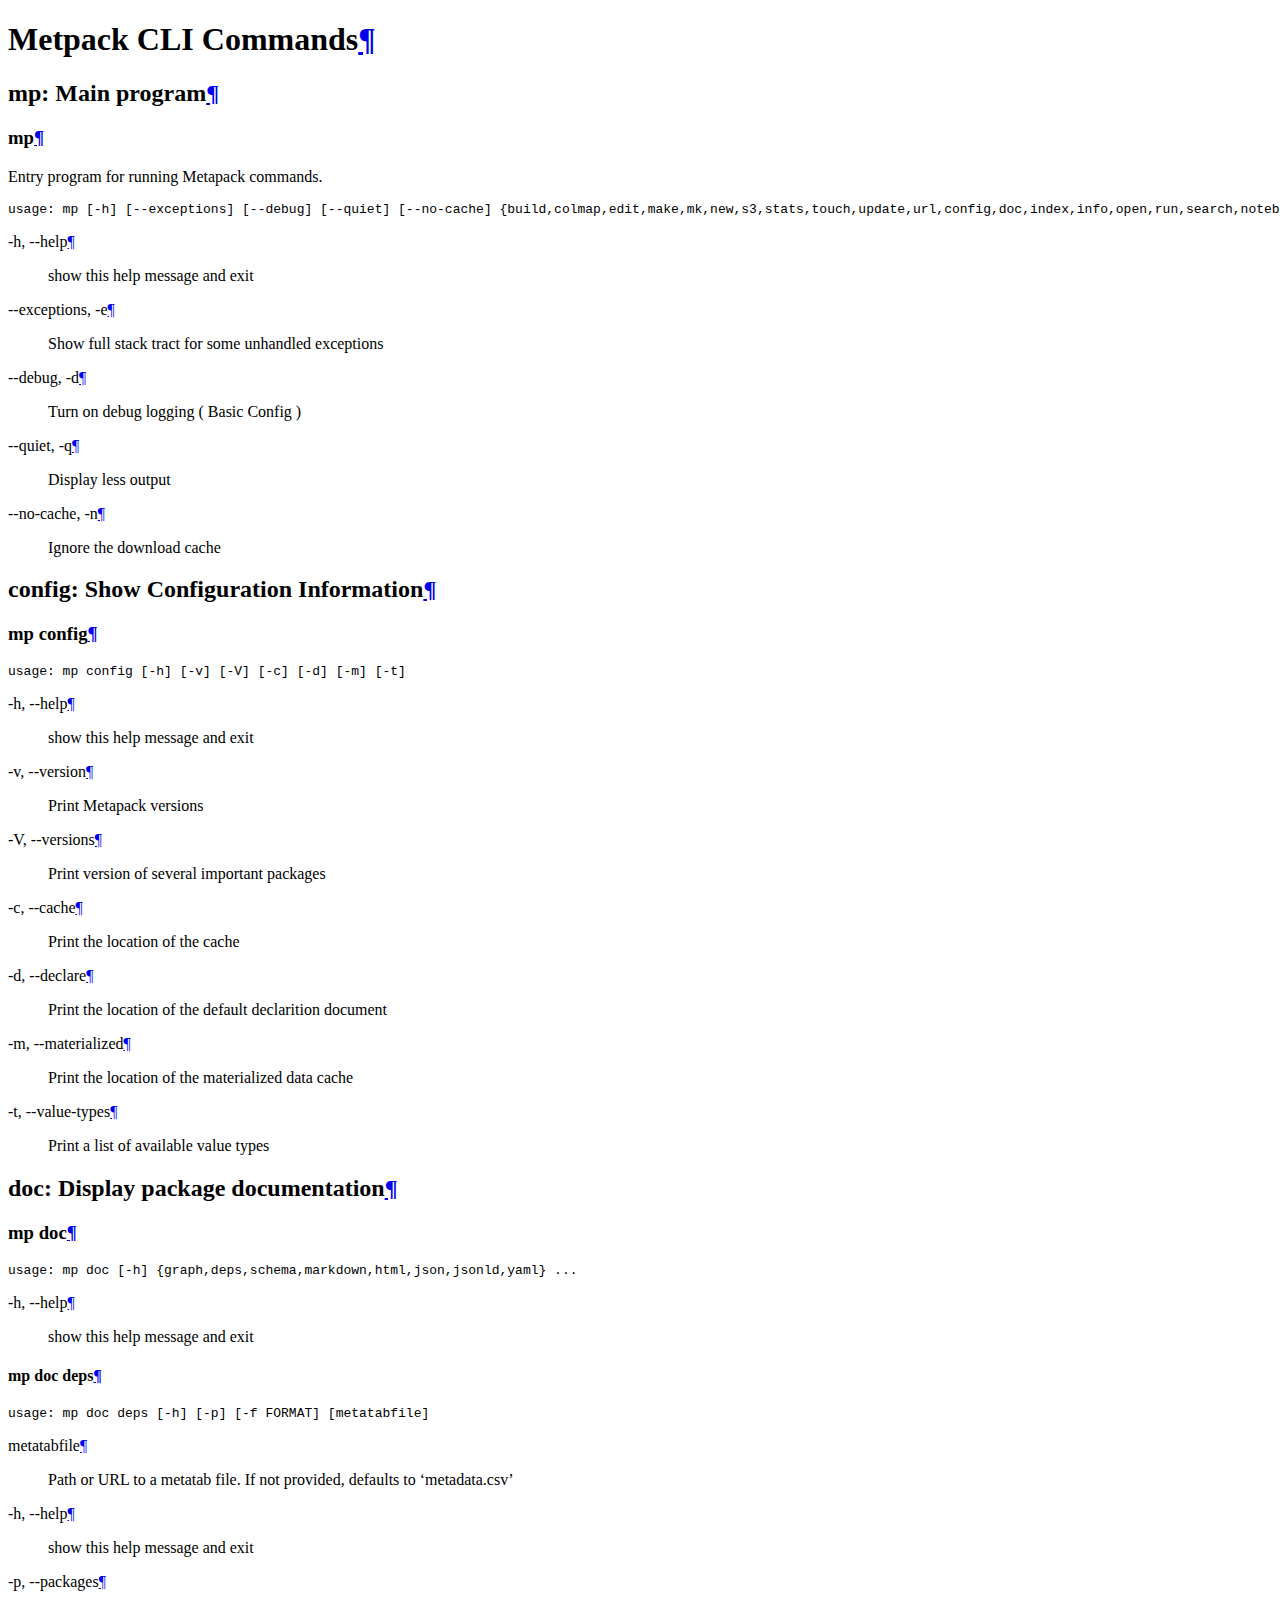
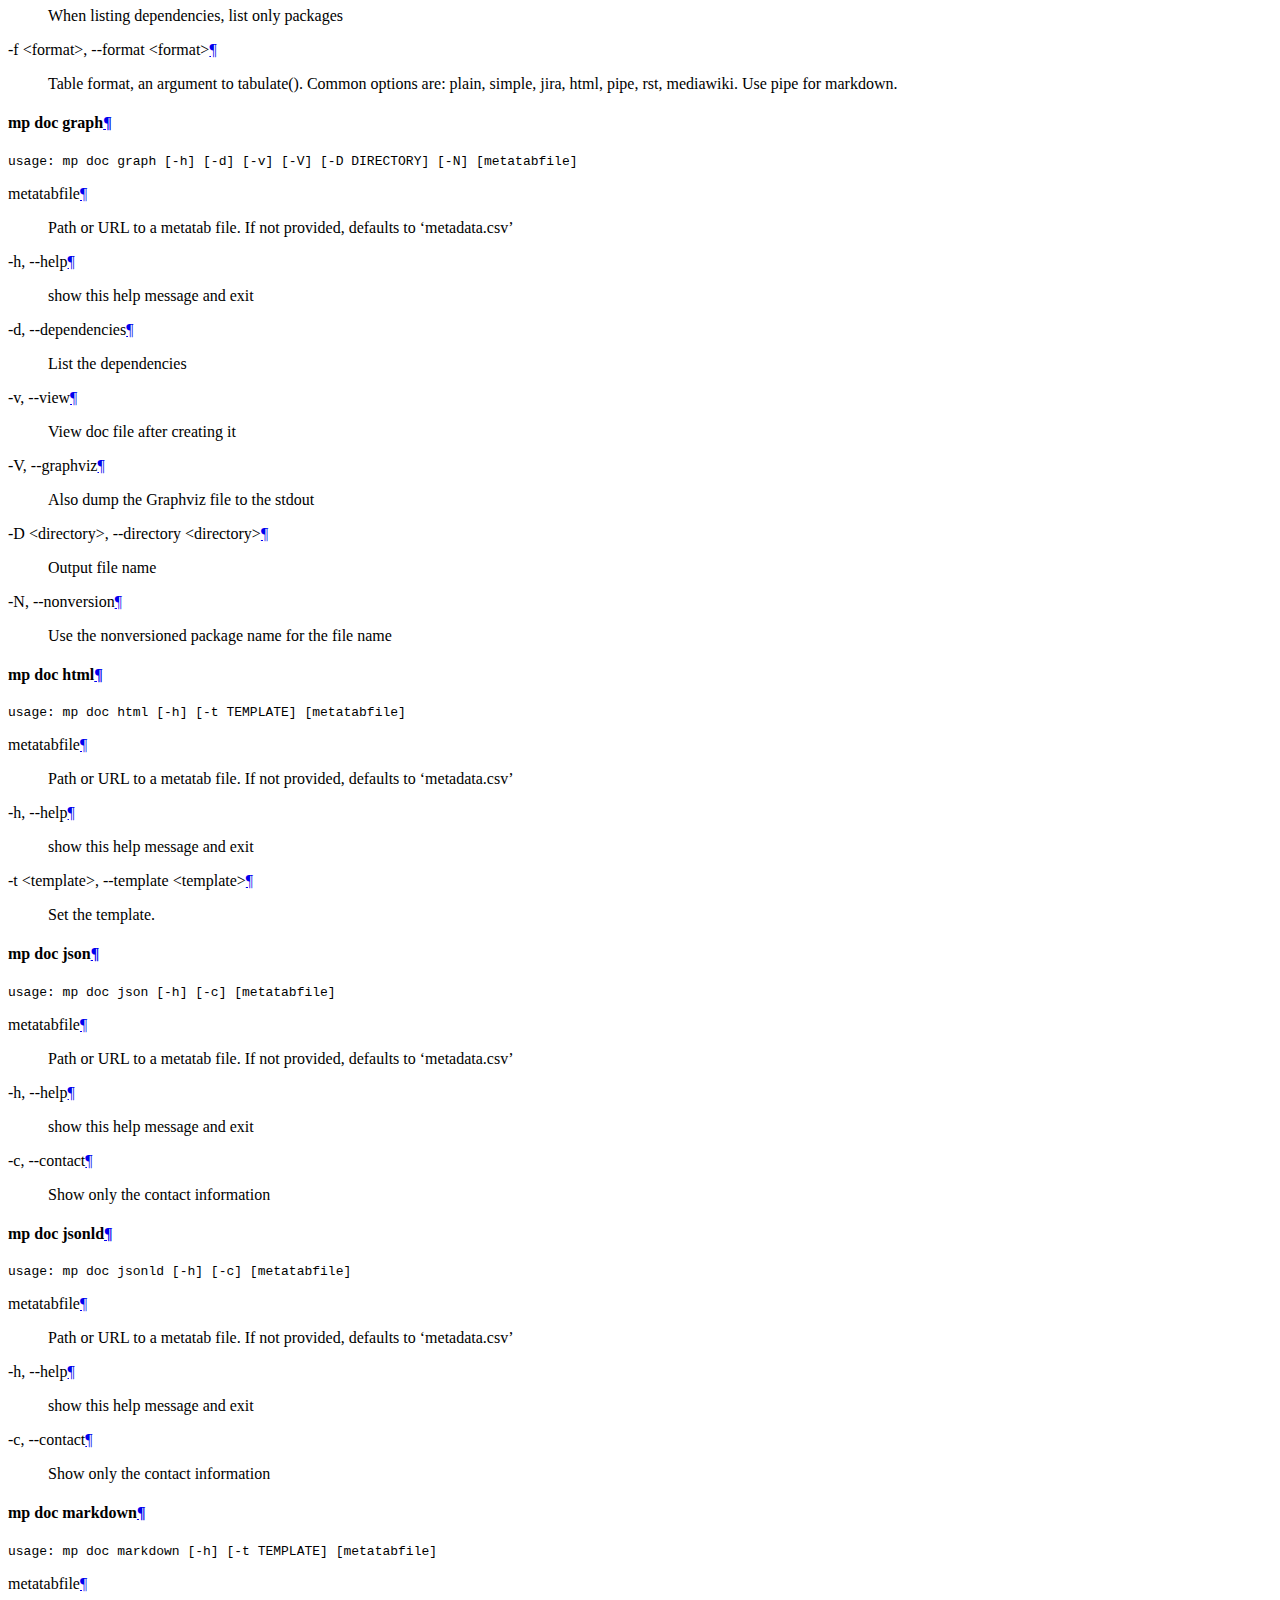
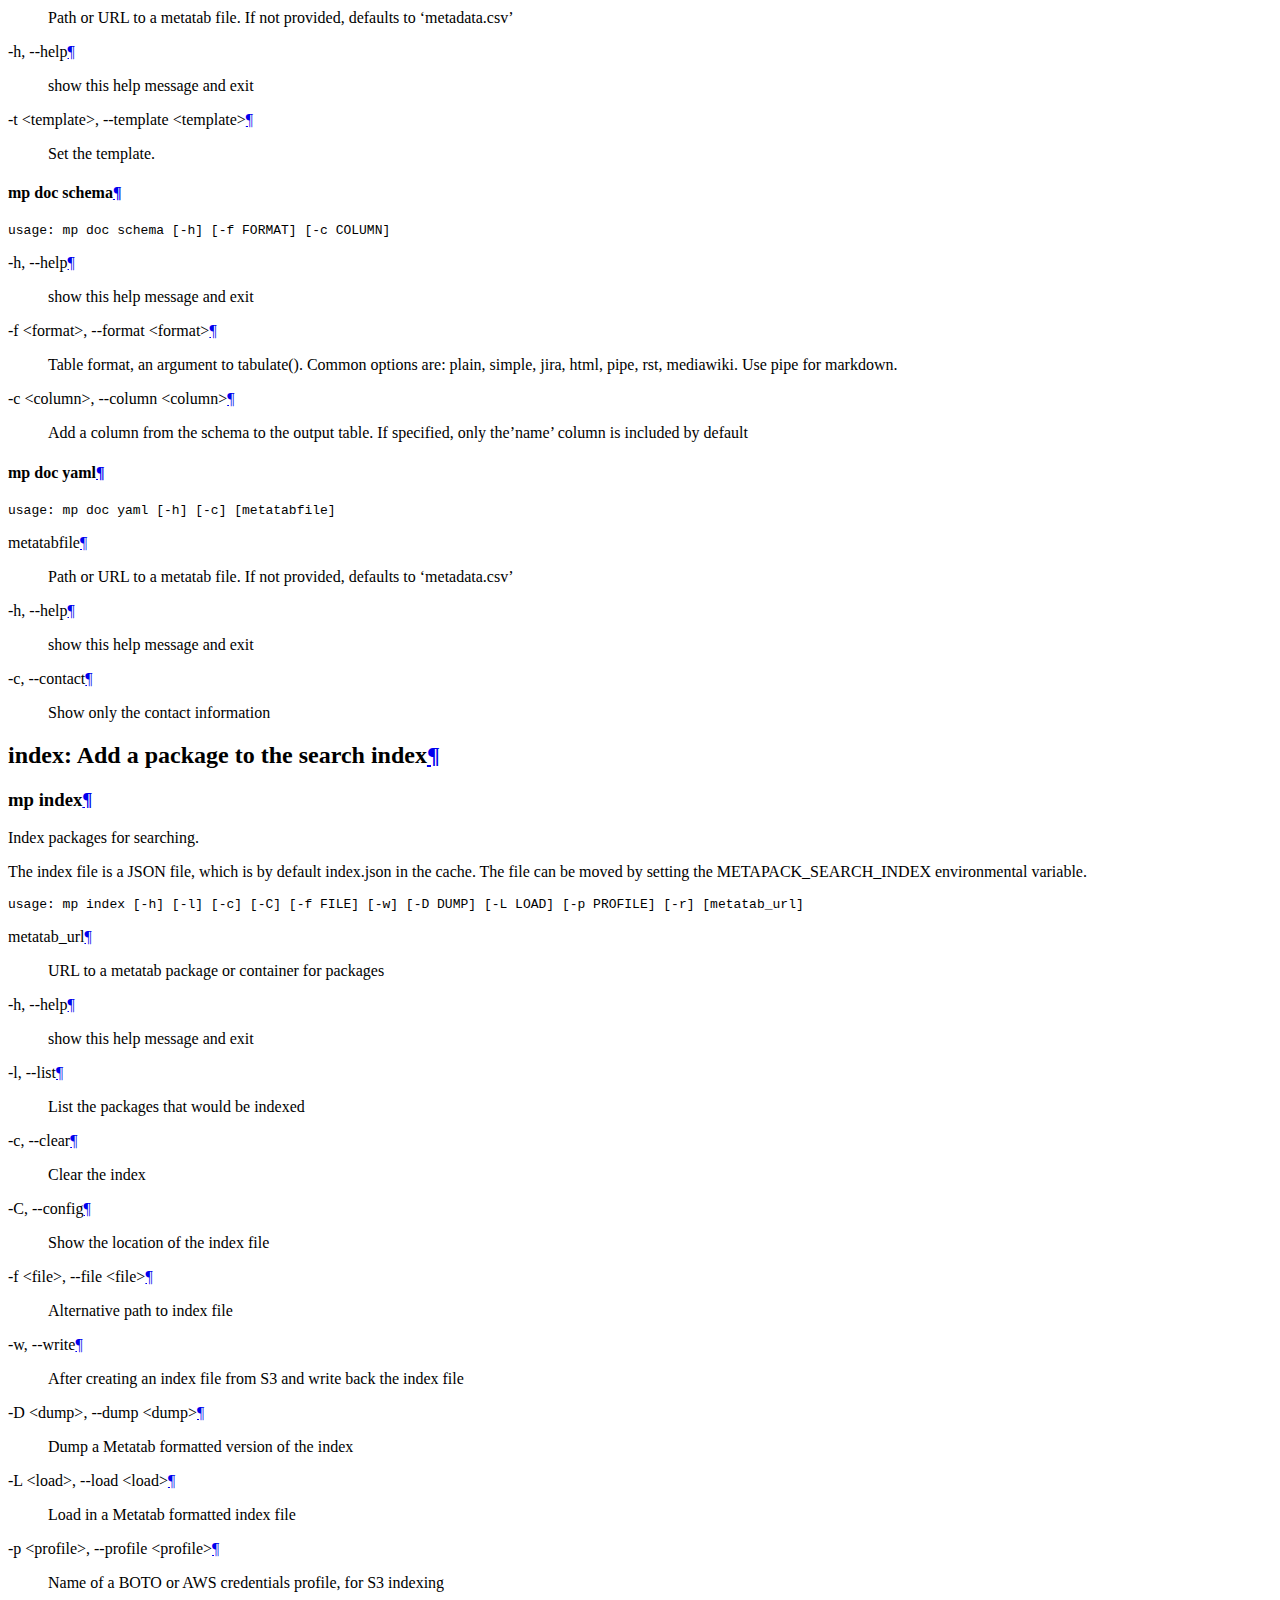
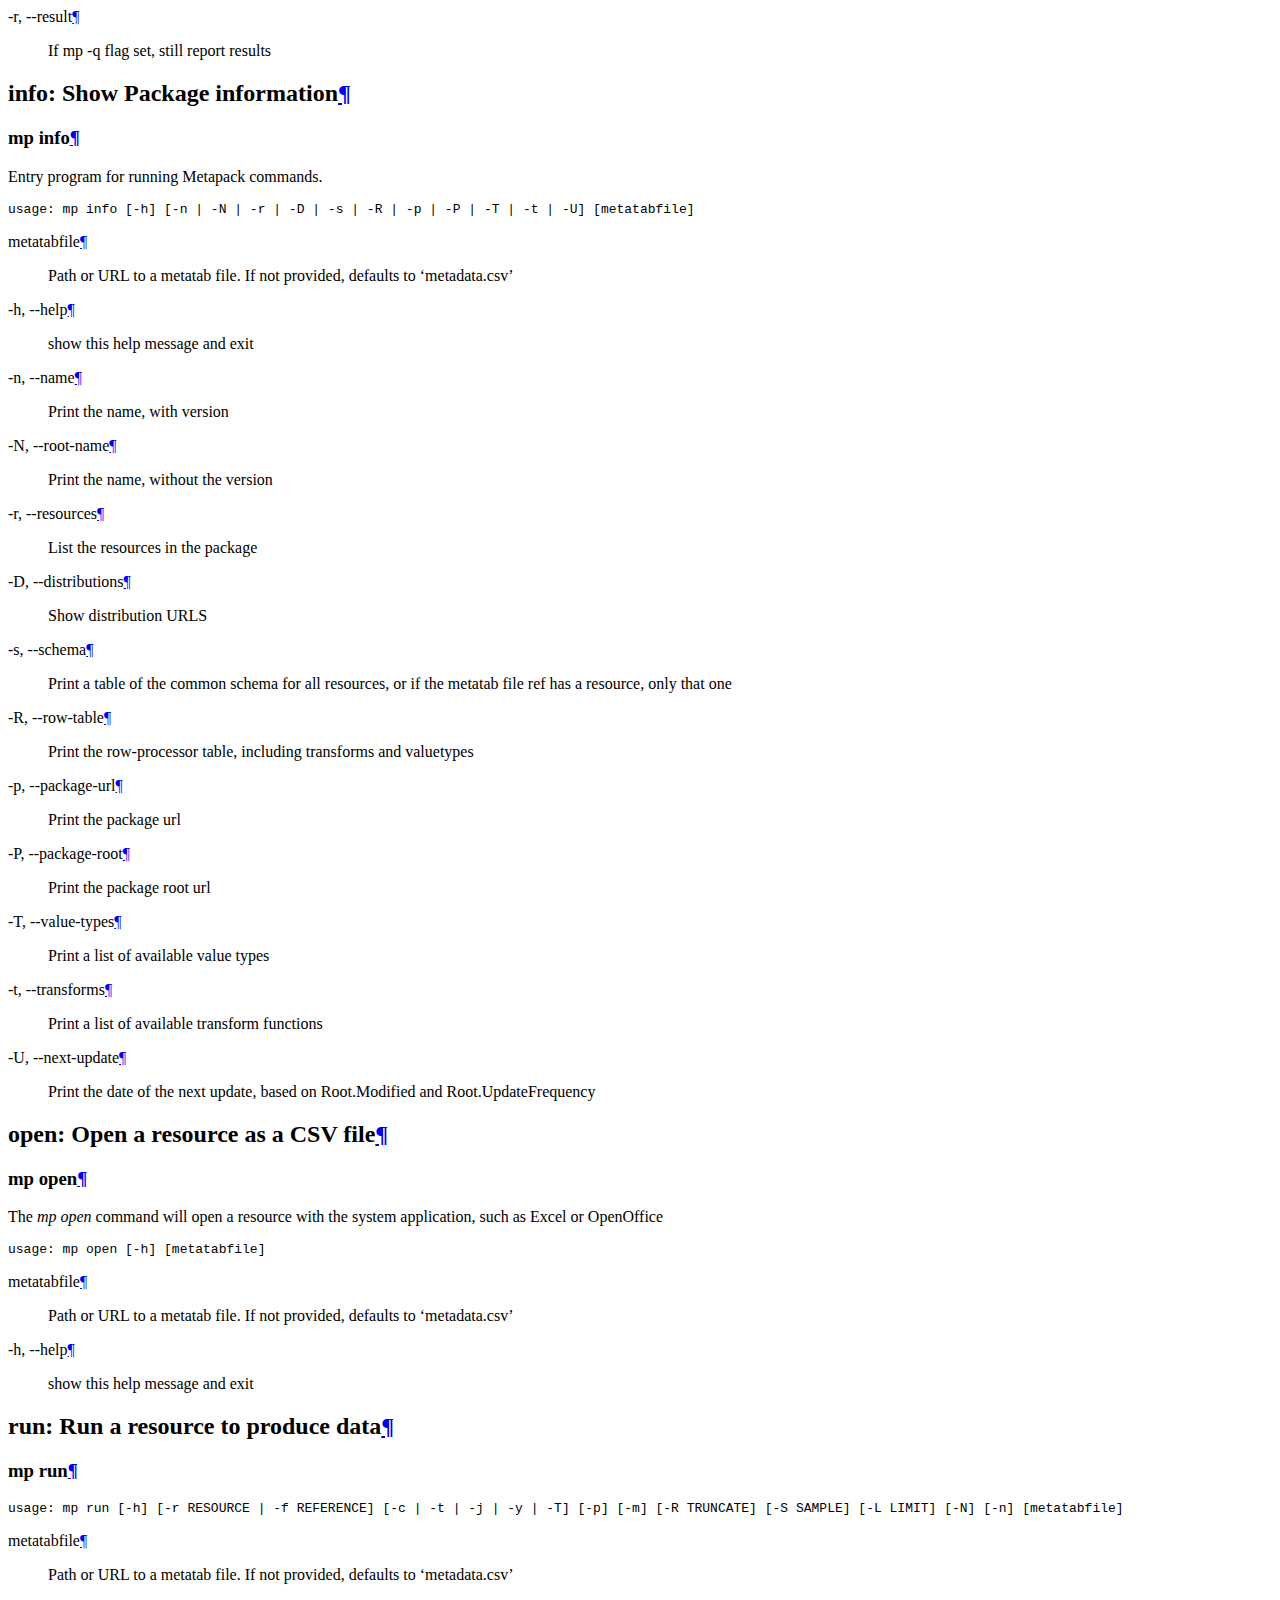
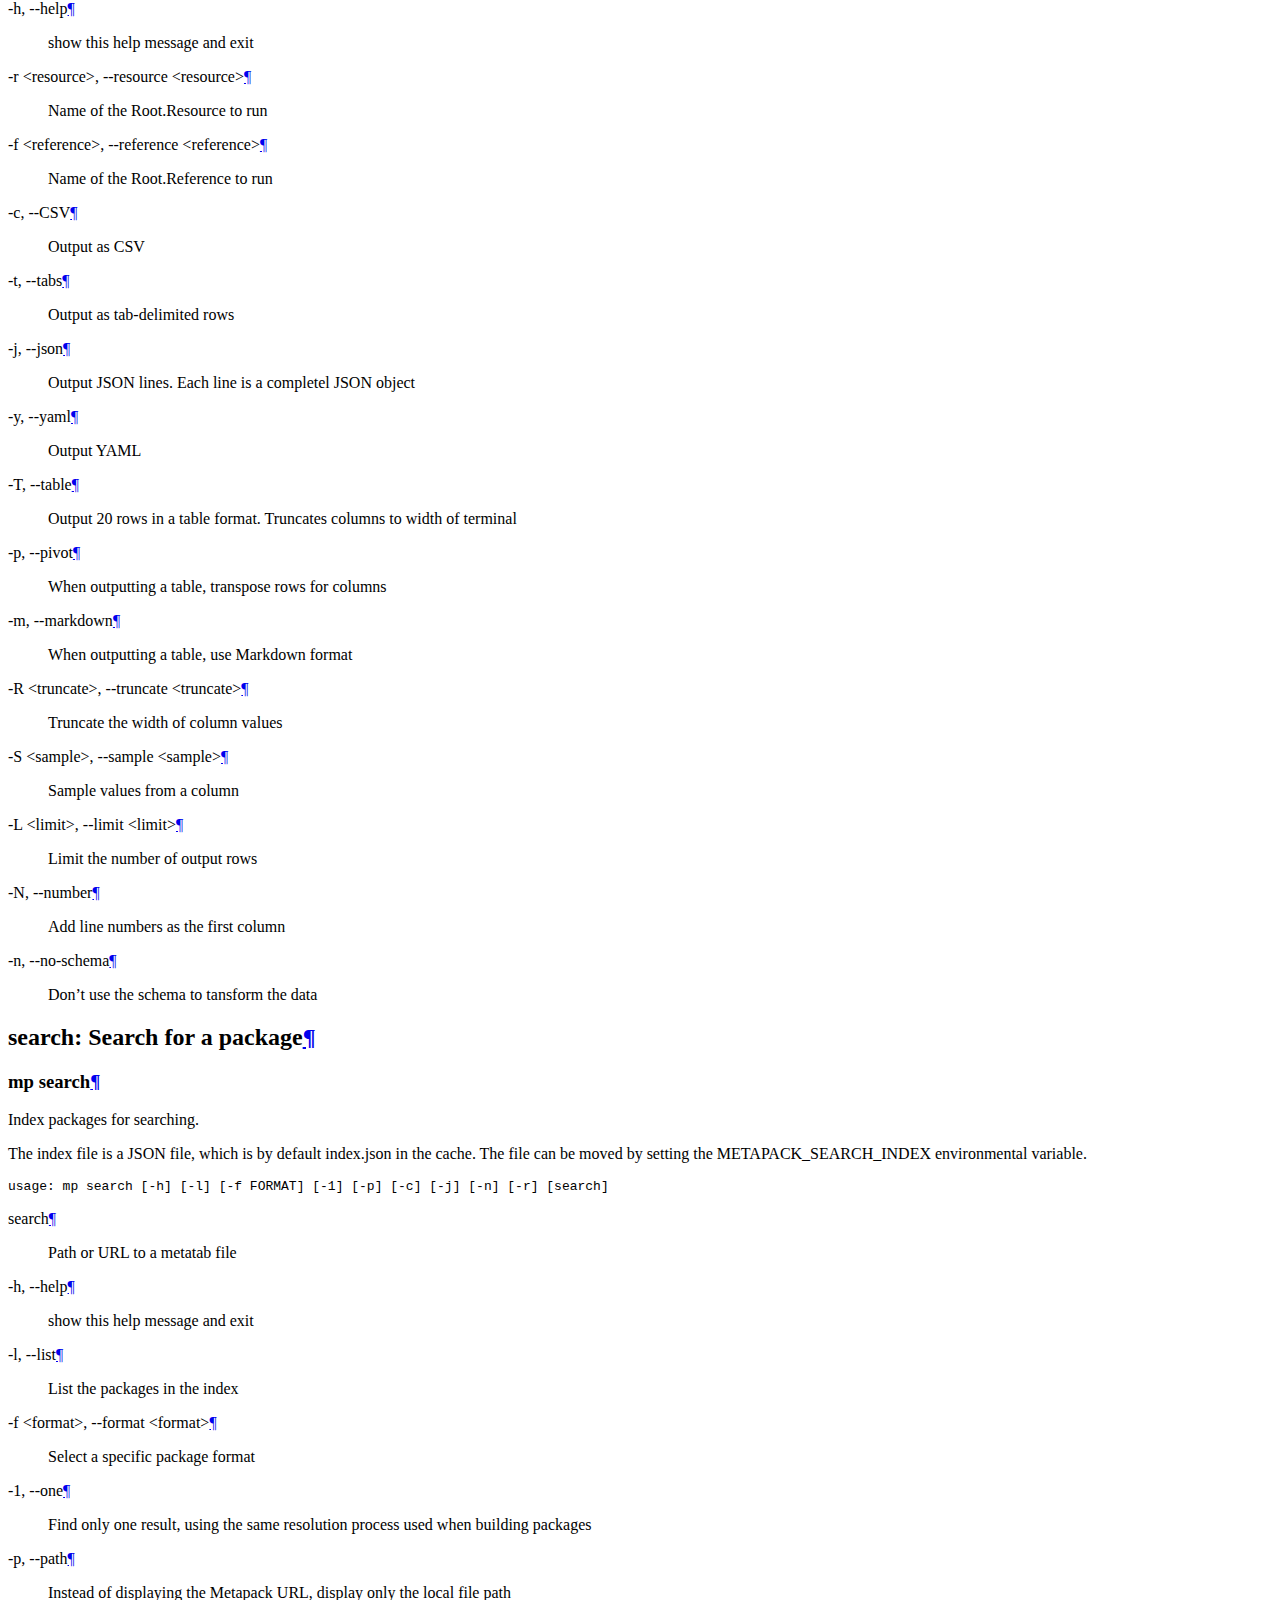
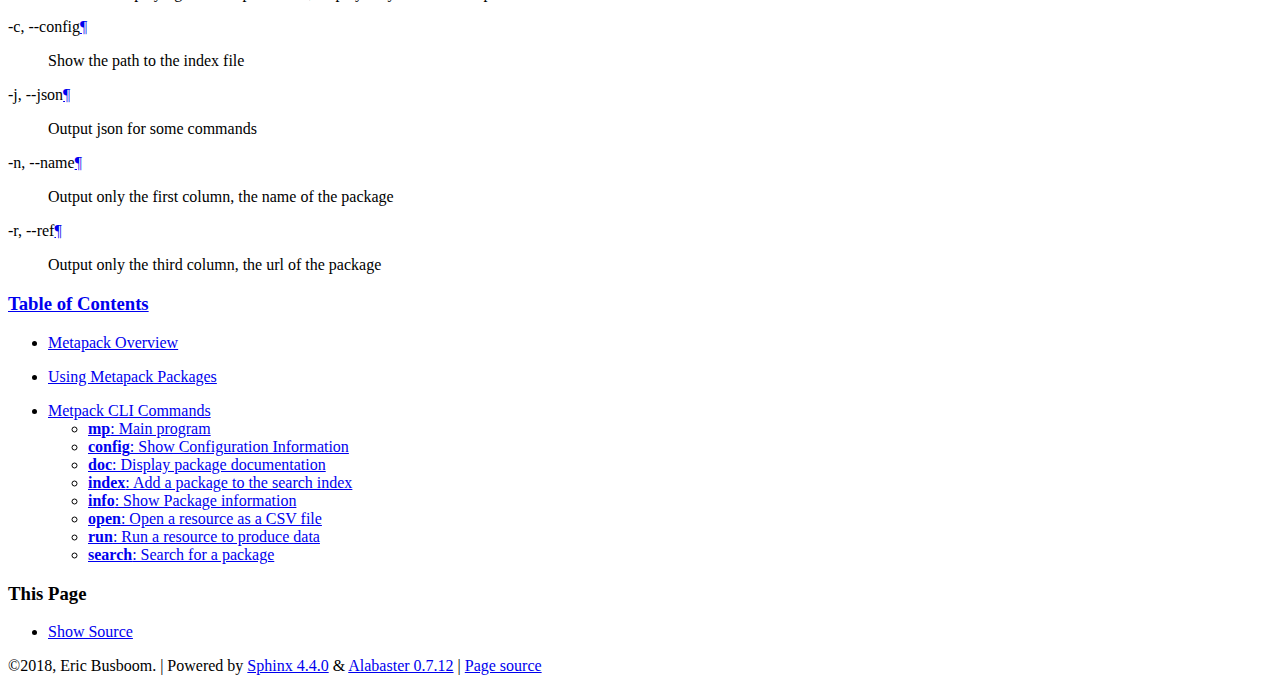
==== commit 405f67dd: "." ====
--- a/docs/commands.html
+++ b/docs/commands.html
@@ -4,14 +4,15 @@
 <html>
   <head>
     <meta charset="utf-8" />
+    <meta name="viewport" content="width=device-width, initial-scale=1.0" /><meta name="generator" content="Docutils 0.17.1: http://docutils.sourceforge.net/" />
+
     <title>Metpack CLI Commands &#8212; Metapack 0.7.11 documentation</title>
-    <link rel="stylesheet" href="_static/alabaster.css" type="text/css" />
-    <link rel="stylesheet" href="_static/pygments.css" type="text/css" />
-    <script id="documentation_options" data-url_root="./" src="_static/documentation_options.js"></script>
+    <link rel="stylesheet" type="text/css" href="_static/pygments.css" />
+    <link rel="stylesheet" type="text/css" href="_static/alabaster.css" />
+    <script data-url_root="./" id="documentation_options" src="_static/documentation_options.js"></script>
     <script src="_static/jquery.js"></script>
     <script src="_static/underscore.js"></script>
     <script src="_static/doctools.js"></script>
-    <script src="_static/language_data.js"></script>
     <link rel="index" title="Index" href="genindex.html" />
     <link rel="search" title="Search" href="search.html" />
     <link rel="prev" title="Using Metapack Packages" href="using.html" />
@@ -31,711 +32,702 @@
 
           <div class="body" role="main">
 
-  <div class="section" id="metpack-cli-commands">
+  <section id="metpack-cli-commands">
 <h1>Metpack CLI Commands<a class="headerlink" href="#metpack-cli-commands" title="Permalink to this headline">¶</a></h1>
-<div class="section" id="mp-main-program">
+<section id="mp-main-program">
 <h2><strong>mp</strong>: Main program<a class="headerlink" href="#mp-main-program" title="Permalink to this headline">¶</a></h2>
-<div class="section" id="mp">
+<section id="mp">
 <h3>mp<a class="headerlink" href="#mp" title="Permalink to this headline">¶</a></h3>
 <p>Entry program for running Metapack commands.</p>
-<div class="highlight-console notranslate"><div class="highlight"><pre><span></span><span class="go">usage: mp [-h] [--exceptions] [--debug] [--quiet] [--no-cache]</span>
-<span class="go">          {fred,config,doc,index,info,open,run,search,wp,notebook,build,colmap,edit,make,mk,new,s3,stats,touch,update,url,github}</span>
-<span class="go">          ...</span>
-</pre></div>
-</div>
-<dl class="std option">
-<dt id="cmdoption-mp-h">
-<span id="cmdoption-mp-help"></span><code class="sig-name descname">-h</code><code class="sig-prename descclassname"></code><code class="sig-prename descclassname">, </code><code class="sig-name descname">--help</code><code class="sig-prename descclassname"></code><a class="headerlink" href="#cmdoption-mp-h" title="Permalink to this definition">¶</a></dt>
-<dd><p>show this help message and exit</p>
-</dd></dl>
-
-<dl class="std option">
-<dt id="cmdoption-mp-exceptions">
-<span id="cmdoption-mp-e"></span><code class="sig-name descname">--exceptions</code><code class="sig-prename descclassname"></code><code class="sig-prename descclassname">, </code><code class="sig-name descname">-e</code><code class="sig-prename descclassname"></code><a class="headerlink" href="#cmdoption-mp-exceptions" title="Permalink to this definition">¶</a></dt>
+<div class="highlight-console notranslate"><div class="highlight"><pre><span></span><span class="go">usage: mp [-h] [--exceptions] [--debug] [--quiet] [--no-cache] {build,colmap,edit,make,mk,new,s3,stats,touch,update,url,config,doc,index,info,open,run,search,notebook} ...</span>
+</pre></div>
+</div>
+<dl class="std option">
+<dt class="sig sig-object std" id="cmdoption-mp-h">
+<span id="cmdoption-mp-help"></span><span class="sig-name descname"><span class="pre">-h</span></span><span class="sig-prename descclassname"></span><span class="sig-prename descclassname"><span class="pre">,</span> </span><span class="sig-name descname"><span class="pre">--help</span></span><span class="sig-prename descclassname"></span><a class="headerlink" href="#cmdoption-mp-h" title="Permalink to this definition">¶</a></dt>
+<dd><p>show this help message and exit</p>
+</dd></dl>
+
+<dl class="std option">
+<dt class="sig sig-object std" id="cmdoption-mp-exceptions">
+<span id="cmdoption-mp-e"></span><span class="sig-name descname"><span class="pre">--exceptions</span></span><span class="sig-prename descclassname"></span><span class="sig-prename descclassname"><span class="pre">,</span> </span><span class="sig-name descname"><span class="pre">-e</span></span><span class="sig-prename descclassname"></span><a class="headerlink" href="#cmdoption-mp-exceptions" title="Permalink to this definition">¶</a></dt>
 <dd><p>Show full stack tract for some unhandled exceptions</p>
 </dd></dl>
 
 <dl class="std option">
-<dt id="cmdoption-mp-debug">
-<span id="cmdoption-mp-d"></span><code class="sig-name descname">--debug</code><code class="sig-prename descclassname"></code><code class="sig-prename descclassname">, </code><code class="sig-name descname">-d</code><code class="sig-prename descclassname"></code><a class="headerlink" href="#cmdoption-mp-debug" title="Permalink to this definition">¶</a></dt>
+<dt class="sig sig-object std" id="cmdoption-mp-debug">
+<span id="cmdoption-mp-d"></span><span class="sig-name descname"><span class="pre">--debug</span></span><span class="sig-prename descclassname"></span><span class="sig-prename descclassname"><span class="pre">,</span> </span><span class="sig-name descname"><span class="pre">-d</span></span><span class="sig-prename descclassname"></span><a class="headerlink" href="#cmdoption-mp-debug" title="Permalink to this definition">¶</a></dt>
 <dd><p>Turn on debug logging ( Basic Config )</p>
 </dd></dl>
 
 <dl class="std option">
-<dt id="cmdoption-mp-quiet">
-<span id="cmdoption-mp-q"></span><code class="sig-name descname">--quiet</code><code class="sig-prename descclassname"></code><code class="sig-prename descclassname">, </code><code class="sig-name descname">-q</code><code class="sig-prename descclassname"></code><a class="headerlink" href="#cmdoption-mp-quiet" title="Permalink to this definition">¶</a></dt>
+<dt class="sig sig-object std" id="cmdoption-mp-quiet">
+<span id="cmdoption-mp-q"></span><span class="sig-name descname"><span class="pre">--quiet</span></span><span class="sig-prename descclassname"></span><span class="sig-prename descclassname"><span class="pre">,</span> </span><span class="sig-name descname"><span class="pre">-q</span></span><span class="sig-prename descclassname"></span><a class="headerlink" href="#cmdoption-mp-quiet" title="Permalink to this definition">¶</a></dt>
 <dd><p>Display less output</p>
 </dd></dl>
 
 <dl class="std option">
-<dt id="cmdoption-mp-no-cache">
-<span id="cmdoption-mp-n"></span><code class="sig-name descname">--no-cache</code><code class="sig-prename descclassname"></code><code class="sig-prename descclassname">, </code><code class="sig-name descname">-n</code><code class="sig-prename descclassname"></code><a class="headerlink" href="#cmdoption-mp-no-cache" title="Permalink to this definition">¶</a></dt>
+<dt class="sig sig-object std" id="cmdoption-mp-no-cache">
+<span id="cmdoption-mp-n"></span><span class="sig-name descname"><span class="pre">--no-cache</span></span><span class="sig-prename descclassname"></span><span class="sig-prename descclassname"><span class="pre">,</span> </span><span class="sig-name descname"><span class="pre">-n</span></span><span class="sig-prename descclassname"></span><a class="headerlink" href="#cmdoption-mp-no-cache" title="Permalink to this definition">¶</a></dt>
 <dd><p>Ignore the download cache</p>
 </dd></dl>
 
-</div>
-</div>
-<div class="section" id="config-show-configuration-information">
+</section>
+</section>
+<section id="config-show-configuration-information">
 <h2><strong>config</strong>: Show Configuration Information<a class="headerlink" href="#config-show-configuration-information" title="Permalink to this headline">¶</a></h2>
-<div class="section" id="mp-config">
+<section id="mp-config">
 <h3>mp config<a class="headerlink" href="#mp-config" title="Permalink to this headline">¶</a></h3>
 <div class="highlight-console notranslate"><div class="highlight"><pre><span></span><span class="go">usage: mp config [-h] [-v] [-V] [-c] [-d] [-m] [-t]</span>
 </pre></div>
 </div>
 <dl class="std option">
-<dt id="cmdoption-mp-config-h">
-<span id="cmdoption-mp-config-help"></span><code class="sig-name descname">-h</code><code class="sig-prename descclassname"></code><code class="sig-prename descclassname">, </code><code class="sig-name descname">--help</code><code class="sig-prename descclassname"></code><a class="headerlink" href="#cmdoption-mp-config-h" title="Permalink to this definition">¶</a></dt>
-<dd><p>show this help message and exit</p>
-</dd></dl>
-
-<dl class="std option">
-<dt id="cmdoption-mp-config-v">
-<span id="cmdoption-mp-config-version"></span><code class="sig-name descname">-v</code><code class="sig-prename descclassname"></code><code class="sig-prename descclassname">, </code><code class="sig-name descname">--version</code><code class="sig-prename descclassname"></code><a class="headerlink" href="#cmdoption-mp-config-v" title="Permalink to this definition">¶</a></dt>
+<dt class="sig sig-object std" id="cmdoption-mp-config-h">
+<span id="cmdoption-mp-config-help"></span><span class="sig-name descname"><span class="pre">-h</span></span><span class="sig-prename descclassname"></span><span class="sig-prename descclassname"><span class="pre">,</span> </span><span class="sig-name descname"><span class="pre">--help</span></span><span class="sig-prename descclassname"></span><a class="headerlink" href="#cmdoption-mp-config-h" title="Permalink to this definition">¶</a></dt>
+<dd><p>show this help message and exit</p>
+</dd></dl>
+
+<dl class="std option">
+<dt class="sig sig-object std" id="cmdoption-mp-config-v">
+<span id="cmdoption-mp-config-version"></span><span class="sig-name descname"><span class="pre">-v</span></span><span class="sig-prename descclassname"></span><span class="sig-prename descclassname"><span class="pre">,</span> </span><span class="sig-name descname"><span class="pre">--version</span></span><span class="sig-prename descclassname"></span><a class="headerlink" href="#cmdoption-mp-config-v" title="Permalink to this definition">¶</a></dt>
 <dd><p>Print Metapack versions</p>
 </dd></dl>
 
 <dl class="std option">
-<dt id="cmdoption-mp-config-V">
-<span id="cmdoption-mp-config-versions"></span><code class="sig-name descname">-V</code><code class="sig-prename descclassname"></code><code class="sig-prename descclassname">, </code><code class="sig-name descname">--versions</code><code class="sig-prename descclassname"></code><a class="headerlink" href="#cmdoption-mp-config-V" title="Permalink to this definition">¶</a></dt>
+<dt class="sig sig-object std" id="cmdoption-mp-config-V">
+<span id="cmdoption-mp-config-versions"></span><span class="sig-name descname"><span class="pre">-V</span></span><span class="sig-prename descclassname"></span><span class="sig-prename descclassname"><span class="pre">,</span> </span><span class="sig-name descname"><span class="pre">--versions</span></span><span class="sig-prename descclassname"></span><a class="headerlink" href="#cmdoption-mp-config-V" title="Permalink to this definition">¶</a></dt>
 <dd><p>Print version of several important packages</p>
 </dd></dl>
 
 <dl class="std option">
-<dt id="cmdoption-mp-config-c">
-<span id="cmdoption-mp-config-cache"></span><code class="sig-name descname">-c</code><code class="sig-prename descclassname"></code><code class="sig-prename descclassname">, </code><code class="sig-name descname">--cache</code><code class="sig-prename descclassname"></code><a class="headerlink" href="#cmdoption-mp-config-c" title="Permalink to this definition">¶</a></dt>
+<dt class="sig sig-object std" id="cmdoption-mp-config-c">
+<span id="cmdoption-mp-config-cache"></span><span class="sig-name descname"><span class="pre">-c</span></span><span class="sig-prename descclassname"></span><span class="sig-prename descclassname"><span class="pre">,</span> </span><span class="sig-name descname"><span class="pre">--cache</span></span><span class="sig-prename descclassname"></span><a class="headerlink" href="#cmdoption-mp-config-c" title="Permalink to this definition">¶</a></dt>
 <dd><p>Print the location of the cache</p>
 </dd></dl>
 
 <dl class="std option">
-<dt id="cmdoption-mp-config-d">
-<span id="cmdoption-mp-config-declare"></span><code class="sig-name descname">-d</code><code class="sig-prename descclassname"></code><code class="sig-prename descclassname">, </code><code class="sig-name descname">--declare</code><code class="sig-prename descclassname"></code><a class="headerlink" href="#cmdoption-mp-config-d" title="Permalink to this definition">¶</a></dt>
+<dt class="sig sig-object std" id="cmdoption-mp-config-d">
+<span id="cmdoption-mp-config-declare"></span><span class="sig-name descname"><span class="pre">-d</span></span><span class="sig-prename descclassname"></span><span class="sig-prename descclassname"><span class="pre">,</span> </span><span class="sig-name descname"><span class="pre">--declare</span></span><span class="sig-prename descclassname"></span><a class="headerlink" href="#cmdoption-mp-config-d" title="Permalink to this definition">¶</a></dt>
 <dd><p>Print the location of the default declarition document</p>
 </dd></dl>
 
 <dl class="std option">
-<dt id="cmdoption-mp-config-m">
-<span id="cmdoption-mp-config-materialized"></span><code class="sig-name descname">-m</code><code class="sig-prename descclassname"></code><code class="sig-prename descclassname">, </code><code class="sig-name descname">--materialized</code><code class="sig-prename descclassname"></code><a class="headerlink" href="#cmdoption-mp-config-m" title="Permalink to this definition">¶</a></dt>
+<dt class="sig sig-object std" id="cmdoption-mp-config-m">
+<span id="cmdoption-mp-config-materialized"></span><span class="sig-name descname"><span class="pre">-m</span></span><span class="sig-prename descclassname"></span><span class="sig-prename descclassname"><span class="pre">,</span> </span><span class="sig-name descname"><span class="pre">--materialized</span></span><span class="sig-prename descclassname"></span><a class="headerlink" href="#cmdoption-mp-config-m" title="Permalink to this definition">¶</a></dt>
 <dd><p>Print the location of the materialized data cache</p>
 </dd></dl>
 
 <dl class="std option">
-<dt id="cmdoption-mp-config-t">
-<span id="cmdoption-mp-config-value-types"></span><code class="sig-name descname">-t</code><code class="sig-prename descclassname"></code><code class="sig-prename descclassname">, </code><code class="sig-name descname">--value-types</code><code class="sig-prename descclassname"></code><a class="headerlink" href="#cmdoption-mp-config-t" title="Permalink to this definition">¶</a></dt>
+<dt class="sig sig-object std" id="cmdoption-mp-config-t">
+<span id="cmdoption-mp-config-value-types"></span><span class="sig-name descname"><span class="pre">-t</span></span><span class="sig-prename descclassname"></span><span class="sig-prename descclassname"><span class="pre">,</span> </span><span class="sig-name descname"><span class="pre">--value-types</span></span><span class="sig-prename descclassname"></span><a class="headerlink" href="#cmdoption-mp-config-t" title="Permalink to this definition">¶</a></dt>
 <dd><p>Print a list of available value types</p>
 </dd></dl>
 
-</div>
-</div>
-<div class="section" id="doc-display-package-documentation">
+</section>
+</section>
+<section id="doc-display-package-documentation">
 <h2><strong>doc</strong>: Display package documentation<a class="headerlink" href="#doc-display-package-documentation" title="Permalink to this headline">¶</a></h2>
-<div class="section" id="mp-doc">
+<section id="mp-doc">
 <h3>mp doc<a class="headerlink" href="#mp-doc" title="Permalink to this headline">¶</a></h3>
 <div class="highlight-console notranslate"><div class="highlight"><pre><span></span><span class="go">usage: mp doc [-h] {graph,deps,schema,markdown,html,json,jsonld,yaml} ...</span>
 </pre></div>
 </div>
 <dl class="std option">
-<dt id="cmdoption-mp-doc-h">
-<span id="cmdoption-mp-doc-help"></span><code class="sig-name descname">-h</code><code class="sig-prename descclassname"></code><code class="sig-prename descclassname">, </code><code class="sig-name descname">--help</code><code class="sig-prename descclassname"></code><a class="headerlink" href="#cmdoption-mp-doc-h" title="Permalink to this definition">¶</a></dt>
-<dd><p>show this help message and exit</p>
-</dd></dl>
-
-<div class="section" id="mp-doc-deps">
+<dt class="sig sig-object std" id="cmdoption-mp-doc-h">
+<span id="cmdoption-mp-doc-help"></span><span class="sig-name descname"><span class="pre">-h</span></span><span class="sig-prename descclassname"></span><span class="sig-prename descclassname"><span class="pre">,</span> </span><span class="sig-name descname"><span class="pre">--help</span></span><span class="sig-prename descclassname"></span><a class="headerlink" href="#cmdoption-mp-doc-h" title="Permalink to this definition">¶</a></dt>
+<dd><p>show this help message and exit</p>
+</dd></dl>
+
+<section id="mp-doc-deps">
 <h4>mp doc deps<a class="headerlink" href="#mp-doc-deps" title="Permalink to this headline">¶</a></h4>
 <div class="highlight-console notranslate"><div class="highlight"><pre><span></span><span class="go">usage: mp doc deps [-h] [-p] [-f FORMAT] [metatabfile]</span>
 </pre></div>
 </div>
 <dl class="std option">
-<dt id="cmdoption-mp-doc-deps-arg-metatabfile">
-<code class="sig-name descname">metatabfile</code><code class="sig-prename descclassname"></code><a class="headerlink" href="#cmdoption-mp-doc-deps-arg-metatabfile" title="Permalink to this definition">¶</a></dt>
-<dd><p>Path or URL to a metatab file. If not provided, defaults to ‘metadata.csv’</p>
-</dd></dl>
-
-<dl class="std option">
-<dt id="cmdoption-mp-doc-deps-h">
-<span id="cmdoption-mp-doc-deps-help"></span><code class="sig-name descname">-h</code><code class="sig-prename descclassname"></code><code class="sig-prename descclassname">, </code><code class="sig-name descname">--help</code><code class="sig-prename descclassname"></code><a class="headerlink" href="#cmdoption-mp-doc-deps-h" title="Permalink to this definition">¶</a></dt>
-<dd><p>show this help message and exit</p>
-</dd></dl>
-
-<dl class="std option">
-<dt id="cmdoption-mp-doc-deps-p">
-<span id="cmdoption-mp-doc-deps-packages"></span><code class="sig-name descname">-p</code><code class="sig-prename descclassname"></code><code class="sig-prename descclassname">, </code><code class="sig-name descname">--packages</code><code class="sig-prename descclassname"></code><a class="headerlink" href="#cmdoption-mp-doc-deps-p" title="Permalink to this definition">¶</a></dt>
+<dt class="sig sig-object std" id="cmdoption-mp-doc-deps-arg-metatabfile">
+<span class="sig-name descname"><span class="pre">metatabfile</span></span><span class="sig-prename descclassname"></span><a class="headerlink" href="#cmdoption-mp-doc-deps-arg-metatabfile" title="Permalink to this definition">¶</a></dt>
+<dd><p>Path or URL to a metatab file. If not provided, defaults to ‘metadata.csv’</p>
+</dd></dl>
+
+<dl class="std option">
+<dt class="sig sig-object std" id="cmdoption-mp-doc-deps-h">
+<span id="cmdoption-mp-doc-deps-help"></span><span class="sig-name descname"><span class="pre">-h</span></span><span class="sig-prename descclassname"></span><span class="sig-prename descclassname"><span class="pre">,</span> </span><span class="sig-name descname"><span class="pre">--help</span></span><span class="sig-prename descclassname"></span><a class="headerlink" href="#cmdoption-mp-doc-deps-h" title="Permalink to this definition">¶</a></dt>
+<dd><p>show this help message and exit</p>
+</dd></dl>
+
+<dl class="std option">
+<dt class="sig sig-object std" id="cmdoption-mp-doc-deps-p">
+<span id="cmdoption-mp-doc-deps-packages"></span><span class="sig-name descname"><span class="pre">-p</span></span><span class="sig-prename descclassname"></span><span class="sig-prename descclassname"><span class="pre">,</span> </span><span class="sig-name descname"><span class="pre">--packages</span></span><span class="sig-prename descclassname"></span><a class="headerlink" href="#cmdoption-mp-doc-deps-p" title="Permalink to this definition">¶</a></dt>
 <dd><p>When listing dependencies, list only packages</p>
 </dd></dl>
 
 <dl class="std option">
-<dt id="cmdoption-mp-doc-deps-f">
-<span id="cmdoption-mp-doc-deps-format"></span><code class="sig-name descname">-f</code><code class="sig-prename descclassname"> &lt;format&gt;</code><code class="sig-prename descclassname">, </code><code class="sig-name descname">--format</code><code class="sig-prename descclassname"> &lt;format&gt;</code><a class="headerlink" href="#cmdoption-mp-doc-deps-f" title="Permalink to this definition">¶</a></dt>
+<dt class="sig sig-object std" id="cmdoption-mp-doc-deps-f">
+<span id="cmdoption-mp-doc-deps-format"></span><span class="sig-name descname"><span class="pre">-f</span></span><span class="sig-prename descclassname"> <span class="pre">&lt;format&gt;</span></span><span class="sig-prename descclassname"><span class="pre">,</span> </span><span class="sig-name descname"><span class="pre">--format</span></span><span class="sig-prename descclassname"> <span class="pre">&lt;format&gt;</span></span><a class="headerlink" href="#cmdoption-mp-doc-deps-f" title="Permalink to this definition">¶</a></dt>
 <dd><p>Table format, an argument to tabulate(). Common options are: plain, simple, jira, html, pipe, rst, mediawiki. Use pipe for markdown.</p>
 </dd></dl>
 
-</div>
-<div class="section" id="mp-doc-graph">
+</section>
+<section id="mp-doc-graph">
 <h4>mp doc graph<a class="headerlink" href="#mp-doc-graph" title="Permalink to this headline">¶</a></h4>
 <div class="highlight-console notranslate"><div class="highlight"><pre><span></span><span class="go">usage: mp doc graph [-h] [-d] [-v] [-V] [-D DIRECTORY] [-N] [metatabfile]</span>
 </pre></div>
 </div>
 <dl class="std option">
-<dt id="cmdoption-mp-doc-graph-arg-metatabfile">
-<code class="sig-name descname">metatabfile</code><code class="sig-prename descclassname"></code><a class="headerlink" href="#cmdoption-mp-doc-graph-arg-metatabfile" title="Permalink to this definition">¶</a></dt>
-<dd><p>Path or URL to a metatab file. If not provided, defaults to ‘metadata.csv’</p>
-</dd></dl>
-
-<dl class="std option">
-<dt id="cmdoption-mp-doc-graph-h">
-<span id="cmdoption-mp-doc-graph-help"></span><code class="sig-name descname">-h</code><code class="sig-prename descclassname"></code><code class="sig-prename descclassname">, </code><code class="sig-name descname">--help</code><code class="sig-prename descclassname"></code><a class="headerlink" href="#cmdoption-mp-doc-graph-h" title="Permalink to this definition">¶</a></dt>
-<dd><p>show this help message and exit</p>
-</dd></dl>
-
-<dl class="std option">
-<dt id="cmdoption-mp-doc-graph-d">
-<span id="cmdoption-mp-doc-graph-dependencies"></span><code class="sig-name descname">-d</code><code class="sig-prename descclassname"></code><code class="sig-prename descclassname">, </code><code class="sig-name descname">--dependencies</code><code class="sig-prename descclassname"></code><a class="headerlink" href="#cmdoption-mp-doc-graph-d" title="Permalink to this definition">¶</a></dt>
+<dt class="sig sig-object std" id="cmdoption-mp-doc-graph-arg-metatabfile">
+<span class="sig-name descname"><span class="pre">metatabfile</span></span><span class="sig-prename descclassname"></span><a class="headerlink" href="#cmdoption-mp-doc-graph-arg-metatabfile" title="Permalink to this definition">¶</a></dt>
+<dd><p>Path or URL to a metatab file. If not provided, defaults to ‘metadata.csv’</p>
+</dd></dl>
+
+<dl class="std option">
+<dt class="sig sig-object std" id="cmdoption-mp-doc-graph-h">
+<span id="cmdoption-mp-doc-graph-help"></span><span class="sig-name descname"><span class="pre">-h</span></span><span class="sig-prename descclassname"></span><span class="sig-prename descclassname"><span class="pre">,</span> </span><span class="sig-name descname"><span class="pre">--help</span></span><span class="sig-prename descclassname"></span><a class="headerlink" href="#cmdoption-mp-doc-graph-h" title="Permalink to this definition">¶</a></dt>
+<dd><p>show this help message and exit</p>
+</dd></dl>
+
+<dl class="std option">
+<dt class="sig sig-object std" id="cmdoption-mp-doc-graph-d">
+<span id="cmdoption-mp-doc-graph-dependencies"></span><span class="sig-name descname"><span class="pre">-d</span></span><span class="sig-prename descclassname"></span><span class="sig-prename descclassname"><span class="pre">,</span> </span><span class="sig-name descname"><span class="pre">--dependencies</span></span><span class="sig-prename descclassname"></span><a class="headerlink" href="#cmdoption-mp-doc-graph-d" title="Permalink to this definition">¶</a></dt>
 <dd><p>List the dependencies</p>
 </dd></dl>
 
 <dl class="std option">
-<dt id="cmdoption-mp-doc-graph-v">
-<span id="cmdoption-mp-doc-graph-view"></span><code class="sig-name descname">-v</code><code class="sig-prename descclassname"></code><code class="sig-prename descclassname">, </code><code class="sig-name descname">--view</code><code class="sig-prename descclassname"></code><a class="headerlink" href="#cmdoption-mp-doc-graph-v" title="Permalink to this definition">¶</a></dt>
+<dt class="sig sig-object std" id="cmdoption-mp-doc-graph-v">
+<span id="cmdoption-mp-doc-graph-view"></span><span class="sig-name descname"><span class="pre">-v</span></span><span class="sig-prename descclassname"></span><span class="sig-prename descclassname"><span class="pre">,</span> </span><span class="sig-name descname"><span class="pre">--view</span></span><span class="sig-prename descclassname"></span><a class="headerlink" href="#cmdoption-mp-doc-graph-v" title="Permalink to this definition">¶</a></dt>
 <dd><p>View doc file after creating it</p>
 </dd></dl>
 
 <dl class="std option">
-<dt id="cmdoption-mp-doc-graph-V">
-<span id="cmdoption-mp-doc-graph-graphviz"></span><code class="sig-name descname">-V</code><code class="sig-prename descclassname"></code><code class="sig-prename descclassname">, </code><code class="sig-name descname">--graphviz</code><code class="sig-prename descclassname"></code><a class="headerlink" href="#cmdoption-mp-doc-graph-V" title="Permalink to this definition">¶</a></dt>
+<dt class="sig sig-object std" id="cmdoption-mp-doc-graph-V">
+<span id="cmdoption-mp-doc-graph-graphviz"></span><span class="sig-name descname"><span class="pre">-V</span></span><span class="sig-prename descclassname"></span><span class="sig-prename descclassname"><span class="pre">,</span> </span><span class="sig-name descname"><span class="pre">--graphviz</span></span><span class="sig-prename descclassname"></span><a class="headerlink" href="#cmdoption-mp-doc-graph-V" title="Permalink to this definition">¶</a></dt>
 <dd><p>Also dump the Graphviz file to the stdout</p>
 </dd></dl>
 
 <dl class="std option">
-<dt id="cmdoption-mp-doc-graph-D">
-<span id="cmdoption-mp-doc-graph-directory"></span><code class="sig-name descname">-D</code><code class="sig-prename descclassname"> &lt;directory&gt;</code><code class="sig-prename descclassname">, </code><code class="sig-name descname">--directory</code><code class="sig-prename descclassname"> &lt;directory&gt;</code><a class="headerlink" href="#cmdoption-mp-doc-graph-D" title="Permalink to this definition">¶</a></dt>
+<dt class="sig sig-object std" id="cmdoption-mp-doc-graph-D">
+<span id="cmdoption-mp-doc-graph-directory"></span><span class="sig-name descname"><span class="pre">-D</span></span><span class="sig-prename descclassname"> <span class="pre">&lt;directory&gt;</span></span><span class="sig-prename descclassname"><span class="pre">,</span> </span><span class="sig-name descname"><span class="pre">--directory</span></span><span class="sig-prename descclassname"> <span class="pre">&lt;directory&gt;</span></span><a class="headerlink" href="#cmdoption-mp-doc-graph-D" title="Permalink to this definition">¶</a></dt>
 <dd><p>Output file name</p>
 </dd></dl>
 
 <dl class="std option">
-<dt id="cmdoption-mp-doc-graph-N">
-<span id="cmdoption-mp-doc-graph-nonversion"></span><code class="sig-name descname">-N</code><code class="sig-prename descclassname"></code><code class="sig-prename descclassname">, </code><code class="sig-name descname">--nonversion</code><code class="sig-prename descclassname"></code><a class="headerlink" href="#cmdoption-mp-doc-graph-N" title="Permalink to this definition">¶</a></dt>
+<dt class="sig sig-object std" id="cmdoption-mp-doc-graph-N">
+<span id="cmdoption-mp-doc-graph-n"></span><span id="cmdoption-mp-doc-graph-nonversion"></span><span class="sig-name descname"><span class="pre">-N</span></span><span class="sig-prename descclassname"></span><span class="sig-prename descclassname"><span class="pre">,</span> </span><span class="sig-name descname"><span class="pre">--nonversion</span></span><span class="sig-prename descclassname"></span><a class="headerlink" href="#cmdoption-mp-doc-graph-N" title="Permalink to this definition">¶</a></dt>
 <dd><p>Use the nonversioned package name for the file name</p>
 </dd></dl>
 
-</div>
-<div class="section" id="mp-doc-html">
+</section>
+<section id="mp-doc-html">
 <h4>mp doc html<a class="headerlink" href="#mp-doc-html" title="Permalink to this headline">¶</a></h4>
 <div class="highlight-console notranslate"><div class="highlight"><pre><span></span><span class="go">usage: mp doc html [-h] [-t TEMPLATE] [metatabfile]</span>
 </pre></div>
 </div>
 <dl class="std option">
-<dt id="cmdoption-mp-doc-html-arg-metatabfile">
-<code class="sig-name descname">metatabfile</code><code class="sig-prename descclassname"></code><a class="headerlink" href="#cmdoption-mp-doc-html-arg-metatabfile" title="Permalink to this definition">¶</a></dt>
-<dd><p>Path or URL to a metatab file. If not provided, defaults to ‘metadata.csv’</p>
-</dd></dl>
-
-<dl class="std option">
-<dt id="cmdoption-mp-doc-html-h">
-<span id="cmdoption-mp-doc-html-help"></span><code class="sig-name descname">-h</code><code class="sig-prename descclassname"></code><code class="sig-prename descclassname">, </code><code class="sig-name descname">--help</code><code class="sig-prename descclassname"></code><a class="headerlink" href="#cmdoption-mp-doc-html-h" title="Permalink to this definition">¶</a></dt>
-<dd><p>show this help message and exit</p>
-</dd></dl>
-
-<dl class="std option">
-<dt id="cmdoption-mp-doc-html-t">
-<span id="cmdoption-mp-doc-html-template"></span><code class="sig-name descname">-t</code><code class="sig-prename descclassname"> &lt;template&gt;</code><code class="sig-prename descclassname">, </code><code class="sig-name descname">--template</code><code class="sig-prename descclassname"> &lt;template&gt;</code><a class="headerlink" href="#cmdoption-mp-doc-html-t" title="Permalink to this definition">¶</a></dt>
+<dt class="sig sig-object std" id="cmdoption-mp-doc-html-arg-metatabfile">
+<span class="sig-name descname"><span class="pre">metatabfile</span></span><span class="sig-prename descclassname"></span><a class="headerlink" href="#cmdoption-mp-doc-html-arg-metatabfile" title="Permalink to this definition">¶</a></dt>
+<dd><p>Path or URL to a metatab file. If not provided, defaults to ‘metadata.csv’</p>
+</dd></dl>
+
+<dl class="std option">
+<dt class="sig sig-object std" id="cmdoption-mp-doc-html-h">
+<span id="cmdoption-mp-doc-html-help"></span><span class="sig-name descname"><span class="pre">-h</span></span><span class="sig-prename descclassname"></span><span class="sig-prename descclassname"><span class="pre">,</span> </span><span class="sig-name descname"><span class="pre">--help</span></span><span class="sig-prename descclassname"></span><a class="headerlink" href="#cmdoption-mp-doc-html-h" title="Permalink to this definition">¶</a></dt>
+<dd><p>show this help message and exit</p>
+</dd></dl>
+
+<dl class="std option">
+<dt class="sig sig-object std" id="cmdoption-mp-doc-html-t">
+<span id="cmdoption-mp-doc-html-template"></span><span class="sig-name descname"><span class="pre">-t</span></span><span class="sig-prename descclassname"> <span class="pre">&lt;template&gt;</span></span><span class="sig-prename descclassname"><span class="pre">,</span> </span><span class="sig-name descname"><span class="pre">--template</span></span><span class="sig-prename descclassname"> <span class="pre">&lt;template&gt;</span></span><a class="headerlink" href="#cmdoption-mp-doc-html-t" title="Permalink to this definition">¶</a></dt>
 <dd><p>Set the template.</p>
 </dd></dl>
 
-</div>
-<div class="section" id="mp-doc-json">
+</section>
+<section id="mp-doc-json">
 <h4>mp doc json<a class="headerlink" href="#mp-doc-json" title="Permalink to this headline">¶</a></h4>
 <div class="highlight-console notranslate"><div class="highlight"><pre><span></span><span class="go">usage: mp doc json [-h] [-c] [metatabfile]</span>
 </pre></div>
 </div>
 <dl class="std option">
-<dt id="cmdoption-mp-doc-json-arg-metatabfile">
-<code class="sig-name descname">metatabfile</code><code class="sig-prename descclassname"></code><a class="headerlink" href="#cmdoption-mp-doc-json-arg-metatabfile" title="Permalink to this definition">¶</a></dt>
-<dd><p>Path or URL to a metatab file. If not provided, defaults to ‘metadata.csv’</p>
-</dd></dl>
-
-<dl class="std option">
-<dt id="cmdoption-mp-doc-json-h">
-<span id="cmdoption-mp-doc-json-help"></span><code class="sig-name descname">-h</code><code class="sig-prename descclassname"></code><code class="sig-prename descclassname">, </code><code class="sig-name descname">--help</code><code class="sig-prename descclassname"></code><a class="headerlink" href="#cmdoption-mp-doc-json-h" title="Permalink to this definition">¶</a></dt>
-<dd><p>show this help message and exit</p>
-</dd></dl>
-
-<dl class="std option">
-<dt id="cmdoption-mp-doc-json-c">
-<span id="cmdoption-mp-doc-json-contact"></span><code class="sig-name descname">-c</code><code class="sig-prename descclassname"></code><code class="sig-prename descclassname">, </code><code class="sig-name descname">--contact</code><code class="sig-prename descclassname"></code><a class="headerlink" href="#cmdoption-mp-doc-json-c" title="Permalink to this definition">¶</a></dt>
+<dt class="sig sig-object std" id="cmdoption-mp-doc-json-arg-metatabfile">
+<span class="sig-name descname"><span class="pre">metatabfile</span></span><span class="sig-prename descclassname"></span><a class="headerlink" href="#cmdoption-mp-doc-json-arg-metatabfile" title="Permalink to this definition">¶</a></dt>
+<dd><p>Path or URL to a metatab file. If not provided, defaults to ‘metadata.csv’</p>
+</dd></dl>
+
+<dl class="std option">
+<dt class="sig sig-object std" id="cmdoption-mp-doc-json-h">
+<span id="cmdoption-mp-doc-json-help"></span><span class="sig-name descname"><span class="pre">-h</span></span><span class="sig-prename descclassname"></span><span class="sig-prename descclassname"><span class="pre">,</span> </span><span class="sig-name descname"><span class="pre">--help</span></span><span class="sig-prename descclassname"></span><a class="headerlink" href="#cmdoption-mp-doc-json-h" title="Permalink to this definition">¶</a></dt>
+<dd><p>show this help message and exit</p>
+</dd></dl>
+
+<dl class="std option">
+<dt class="sig sig-object std" id="cmdoption-mp-doc-json-c">
+<span id="cmdoption-mp-doc-json-contact"></span><span class="sig-name descname"><span class="pre">-c</span></span><span class="sig-prename descclassname"></span><span class="sig-prename descclassname"><span class="pre">,</span> </span><span class="sig-name descname"><span class="pre">--contact</span></span><span class="sig-prename descclassname"></span><a class="headerlink" href="#cmdoption-mp-doc-json-c" title="Permalink to this definition">¶</a></dt>
 <dd><p>Show only the contact information</p>
 </dd></dl>
 
-</div>
-<div class="section" id="mp-doc-jsonld">
+</section>
+<section id="mp-doc-jsonld">
 <h4>mp doc jsonld<a class="headerlink" href="#mp-doc-jsonld" title="Permalink to this headline">¶</a></h4>
 <div class="highlight-console notranslate"><div class="highlight"><pre><span></span><span class="go">usage: mp doc jsonld [-h] [-c] [metatabfile]</span>
 </pre></div>
 </div>
 <dl class="std option">
-<dt id="cmdoption-mp-doc-jsonld-arg-metatabfile">
-<code class="sig-name descname">metatabfile</code><code class="sig-prename descclassname"></code><a class="headerlink" href="#cmdoption-mp-doc-jsonld-arg-metatabfile" title="Permalink to this definition">¶</a></dt>
-<dd><p>Path or URL to a metatab file. If not provided, defaults to ‘metadata.csv’</p>
-</dd></dl>
-
-<dl class="std option">
-<dt id="cmdoption-mp-doc-jsonld-h">
-<span id="cmdoption-mp-doc-jsonld-help"></span><code class="sig-name descname">-h</code><code class="sig-prename descclassname"></code><code class="sig-prename descclassname">, </code><code class="sig-name descname">--help</code><code class="sig-prename descclassname"></code><a class="headerlink" href="#cmdoption-mp-doc-jsonld-h" title="Permalink to this definition">¶</a></dt>
-<dd><p>show this help message and exit</p>
-</dd></dl>
-
-<dl class="std option">
-<dt id="cmdoption-mp-doc-jsonld-c">
-<span id="cmdoption-mp-doc-jsonld-contact"></span><code class="sig-name descname">-c</code><code class="sig-prename descclassname"></code><code class="sig-prename descclassname">, </code><code class="sig-name descname">--contact</code><code class="sig-prename descclassname"></code><a class="headerlink" href="#cmdoption-mp-doc-jsonld-c" title="Permalink to this definition">¶</a></dt>
+<dt class="sig sig-object std" id="cmdoption-mp-doc-jsonld-arg-metatabfile">
+<span class="sig-name descname"><span class="pre">metatabfile</span></span><span class="sig-prename descclassname"></span><a class="headerlink" href="#cmdoption-mp-doc-jsonld-arg-metatabfile" title="Permalink to this definition">¶</a></dt>
+<dd><p>Path or URL to a metatab file. If not provided, defaults to ‘metadata.csv’</p>
+</dd></dl>
+
+<dl class="std option">
+<dt class="sig sig-object std" id="cmdoption-mp-doc-jsonld-h">
+<span id="cmdoption-mp-doc-jsonld-help"></span><span class="sig-name descname"><span class="pre">-h</span></span><span class="sig-prename descclassname"></span><span class="sig-prename descclassname"><span class="pre">,</span> </span><span class="sig-name descname"><span class="pre">--help</span></span><span class="sig-prename descclassname"></span><a class="headerlink" href="#cmdoption-mp-doc-jsonld-h" title="Permalink to this definition">¶</a></dt>
+<dd><p>show this help message and exit</p>
+</dd></dl>
+
+<dl class="std option">
+<dt class="sig sig-object std" id="cmdoption-mp-doc-jsonld-c">
+<span id="cmdoption-mp-doc-jsonld-contact"></span><span class="sig-name descname"><span class="pre">-c</span></span><span class="sig-prename descclassname"></span><span class="sig-prename descclassname"><span class="pre">,</span> </span><span class="sig-name descname"><span class="pre">--contact</span></span><span class="sig-prename descclassname"></span><a class="headerlink" href="#cmdoption-mp-doc-jsonld-c" title="Permalink to this definition">¶</a></dt>
 <dd><p>Show only the contact information</p>
 </dd></dl>
 
-</div>
-<div class="section" id="mp-doc-markdown">
+</section>
+<section id="mp-doc-markdown">
 <h4>mp doc markdown<a class="headerlink" href="#mp-doc-markdown" title="Permalink to this headline">¶</a></h4>
 <div class="highlight-console notranslate"><div class="highlight"><pre><span></span><span class="go">usage: mp doc markdown [-h] [-t TEMPLATE] [metatabfile]</span>
 </pre></div>
 </div>
 <dl class="std option">
-<dt id="cmdoption-mp-doc-markdown-arg-metatabfile">
-<code class="sig-name descname">metatabfile</code><code class="sig-prename descclassname"></code><a class="headerlink" href="#cmdoption-mp-doc-markdown-arg-metatabfile" title="Permalink to this definition">¶</a></dt>
-<dd><p>Path or URL to a metatab file. If not provided, defaults to ‘metadata.csv’</p>
-</dd></dl>
-
-<dl class="std option">
-<dt id="cmdoption-mp-doc-markdown-h">
-<span id="cmdoption-mp-doc-markdown-help"></span><code class="sig-name descname">-h</code><code class="sig-prename descclassname"></code><code class="sig-prename descclassname">, </code><code class="sig-name descname">--help</code><code class="sig-prename descclassname"></code><a class="headerlink" href="#cmdoption-mp-doc-markdown-h" title="Permalink to this definition">¶</a></dt>
-<dd><p>show this help message and exit</p>
-</dd></dl>
-
-<dl class="std option">
-<dt id="cmdoption-mp-doc-markdown-t">
-<span id="cmdoption-mp-doc-markdown-template"></span><code class="sig-name descname">-t</code><code class="sig-prename descclassname"> &lt;template&gt;</code><code class="sig-prename descclassname">, </code><code class="sig-name descname">--template</code><code class="sig-prename descclassname"> &lt;template&gt;</code><a class="headerlink" href="#cmdoption-mp-doc-markdown-t" title="Permalink to this definition">¶</a></dt>
+<dt class="sig sig-object std" id="cmdoption-mp-doc-markdown-arg-metatabfile">
+<span class="sig-name descname"><span class="pre">metatabfile</span></span><span class="sig-prename descclassname"></span><a class="headerlink" href="#cmdoption-mp-doc-markdown-arg-metatabfile" title="Permalink to this definition">¶</a></dt>
+<dd><p>Path or URL to a metatab file. If not provided, defaults to ‘metadata.csv’</p>
+</dd></dl>
+
+<dl class="std option">
+<dt class="sig sig-object std" id="cmdoption-mp-doc-markdown-h">
+<span id="cmdoption-mp-doc-markdown-help"></span><span class="sig-name descname"><span class="pre">-h</span></span><span class="sig-prename descclassname"></span><span class="sig-prename descclassname"><span class="pre">,</span> </span><span class="sig-name descname"><span class="pre">--help</span></span><span class="sig-prename descclassname"></span><a class="headerlink" href="#cmdoption-mp-doc-markdown-h" title="Permalink to this definition">¶</a></dt>
+<dd><p>show this help message and exit</p>
+</dd></dl>
+
+<dl class="std option">
+<dt class="sig sig-object std" id="cmdoption-mp-doc-markdown-t">
+<span id="cmdoption-mp-doc-markdown-template"></span><span class="sig-name descname"><span class="pre">-t</span></span><span class="sig-prename descclassname"> <span class="pre">&lt;template&gt;</span></span><span class="sig-prename descclassname"><span class="pre">,</span> </span><span class="sig-name descname"><span class="pre">--template</span></span><span class="sig-prename descclassname"> <span class="pre">&lt;template&gt;</span></span><a class="headerlink" href="#cmdoption-mp-doc-markdown-t" title="Permalink to this definition">¶</a></dt>
 <dd><p>Set the template.</p>
 </dd></dl>
 
-</div>
-<div class="section" id="mp-doc-schema">
+</section>
+<section id="mp-doc-schema">
 <h4>mp doc schema<a class="headerlink" href="#mp-doc-schema" title="Permalink to this headline">¶</a></h4>
 <div class="highlight-console notranslate"><div class="highlight"><pre><span></span><span class="go">usage: mp doc schema [-h] [-f FORMAT] [-c COLUMN]</span>
 </pre></div>
 </div>
 <dl class="std option">
-<dt id="cmdoption-mp-doc-schema-h">
-<span id="cmdoption-mp-doc-schema-help"></span><code class="sig-name descname">-h</code><code class="sig-prename descclassname"></code><code class="sig-prename descclassname">, </code><code class="sig-name descname">--help</code><code class="sig-prename descclassname"></code><a class="headerlink" href="#cmdoption-mp-doc-schema-h" title="Permalink to this definition">¶</a></dt>
-<dd><p>show this help message and exit</p>
-</dd></dl>
-
-<dl class="std option">
-<dt id="cmdoption-mp-doc-schema-f">
-<span id="cmdoption-mp-doc-schema-format"></span><code class="sig-name descname">-f</code><code class="sig-prename descclassname"> &lt;format&gt;</code><code class="sig-prename descclassname">, </code><code class="sig-name descname">--format</code><code class="sig-prename descclassname"> &lt;format&gt;</code><a class="headerlink" href="#cmdoption-mp-doc-schema-f" title="Permalink to this definition">¶</a></dt>
+<dt class="sig sig-object std" id="cmdoption-mp-doc-schema-h">
+<span id="cmdoption-mp-doc-schema-help"></span><span class="sig-name descname"><span class="pre">-h</span></span><span class="sig-prename descclassname"></span><span class="sig-prename descclassname"><span class="pre">,</span> </span><span class="sig-name descname"><span class="pre">--help</span></span><span class="sig-prename descclassname"></span><a class="headerlink" href="#cmdoption-mp-doc-schema-h" title="Permalink to this definition">¶</a></dt>
+<dd><p>show this help message and exit</p>
+</dd></dl>
+
+<dl class="std option">
+<dt class="sig sig-object std" id="cmdoption-mp-doc-schema-f">
+<span id="cmdoption-mp-doc-schema-format"></span><span class="sig-name descname"><span class="pre">-f</span></span><span class="sig-prename descclassname"> <span class="pre">&lt;format&gt;</span></span><span class="sig-prename descclassname"><span class="pre">,</span> </span><span class="sig-name descname"><span class="pre">--format</span></span><span class="sig-prename descclassname"> <span class="pre">&lt;format&gt;</span></span><a class="headerlink" href="#cmdoption-mp-doc-schema-f" title="Permalink to this definition">¶</a></dt>
 <dd><p>Table format, an argument to tabulate(). Common options are: plain, simple, jira, html, pipe, rst, mediawiki. Use pipe for markdown.</p>
 </dd></dl>
 
 <dl class="std option">
-<dt id="cmdoption-mp-doc-schema-c">
-<span id="cmdoption-mp-doc-schema-column"></span><code class="sig-name descname">-c</code><code class="sig-prename descclassname"> &lt;column&gt;</code><code class="sig-prename descclassname">, </code><code class="sig-name descname">--column</code><code class="sig-prename descclassname"> &lt;column&gt;</code><a class="headerlink" href="#cmdoption-mp-doc-schema-c" title="Permalink to this definition">¶</a></dt>
+<dt class="sig sig-object std" id="cmdoption-mp-doc-schema-c">
+<span id="cmdoption-mp-doc-schema-column"></span><span class="sig-name descname"><span class="pre">-c</span></span><span class="sig-prename descclassname"> <span class="pre">&lt;column&gt;</span></span><span class="sig-prename descclassname"><span class="pre">,</span> </span><span class="sig-name descname"><span class="pre">--column</span></span><span class="sig-prename descclassname"> <span class="pre">&lt;column&gt;</span></span><a class="headerlink" href="#cmdoption-mp-doc-schema-c" title="Permalink to this definition">¶</a></dt>
 <dd><p>Add a column from the schema to the output table. If specified, only the’name’ column is included by default</p>
 </dd></dl>
 
-</div>
-<div class="section" id="mp-doc-yaml">
+</section>
+<section id="mp-doc-yaml">
 <h4>mp doc yaml<a class="headerlink" href="#mp-doc-yaml" title="Permalink to this headline">¶</a></h4>
 <div class="highlight-console notranslate"><div class="highlight"><pre><span></span><span class="go">usage: mp doc yaml [-h] [-c] [metatabfile]</span>
 </pre></div>
 </div>
 <dl class="std option">
-<dt id="cmdoption-mp-doc-yaml-arg-metatabfile">
-<code class="sig-name descname">metatabfile</code><code class="sig-prename descclassname"></code><a class="headerlink" href="#cmdoption-mp-doc-yaml-arg-metatabfile" title="Permalink to this definition">¶</a></dt>
-<dd><p>Path or URL to a metatab file. If not provided, defaults to ‘metadata.csv’</p>
-</dd></dl>
-
-<dl class="std option">
-<dt id="cmdoption-mp-doc-yaml-h">
-<span id="cmdoption-mp-doc-yaml-help"></span><code class="sig-name descname">-h</code><code class="sig-prename descclassname"></code><code class="sig-prename descclassname">, </code><code class="sig-name descname">--help</code><code class="sig-prename descclassname"></code><a class="headerlink" href="#cmdoption-mp-doc-yaml-h" title="Permalink to this definition">¶</a></dt>
-<dd><p>show this help message and exit</p>
-</dd></dl>
-
-<dl class="std option">
-<dt id="cmdoption-mp-doc-yaml-c">
-<span id="cmdoption-mp-doc-yaml-contact"></span><code class="sig-name descname">-c</code><code class="sig-prename descclassname"></code><code class="sig-prename descclassname">, </code><code class="sig-name descname">--contact</code><code class="sig-prename descclassname"></code><a class="headerlink" href="#cmdoption-mp-doc-yaml-c" title="Permalink to this definition">¶</a></dt>
+<dt class="sig sig-object std" id="cmdoption-mp-doc-yaml-arg-metatabfile">
+<span class="sig-name descname"><span class="pre">metatabfile</span></span><span class="sig-prename descclassname"></span><a class="headerlink" href="#cmdoption-mp-doc-yaml-arg-metatabfile" title="Permalink to this definition">¶</a></dt>
+<dd><p>Path or URL to a metatab file. If not provided, defaults to ‘metadata.csv’</p>
+</dd></dl>
+
+<dl class="std option">
+<dt class="sig sig-object std" id="cmdoption-mp-doc-yaml-h">
+<span id="cmdoption-mp-doc-yaml-help"></span><span class="sig-name descname"><span class="pre">-h</span></span><span class="sig-prename descclassname"></span><span class="sig-prename descclassname"><span class="pre">,</span> </span><span class="sig-name descname"><span class="pre">--help</span></span><span class="sig-prename descclassname"></span><a class="headerlink" href="#cmdoption-mp-doc-yaml-h" title="Permalink to this definition">¶</a></dt>
+<dd><p>show this help message and exit</p>
+</dd></dl>
+
+<dl class="std option">
+<dt class="sig sig-object std" id="cmdoption-mp-doc-yaml-c">
+<span id="cmdoption-mp-doc-yaml-contact"></span><span class="sig-name descname"><span class="pre">-c</span></span><span class="sig-prename descclassname"></span><span class="sig-prename descclassname"><span class="pre">,</span> </span><span class="sig-name descname"><span class="pre">--contact</span></span><span class="sig-prename descclassname"></span><a class="headerlink" href="#cmdoption-mp-doc-yaml-c" title="Permalink to this definition">¶</a></dt>
 <dd><p>Show only the contact information</p>
 </dd></dl>
 
-</div>
-</div>
-</div>
-<div class="section" id="index-add-a-package-to-the-search-index">
+</section>
+</section>
+</section>
+<section id="index-add-a-package-to-the-search-index">
 <h2><strong>index</strong>: Add a package to the search index<a class="headerlink" href="#index-add-a-package-to-the-search-index" title="Permalink to this headline">¶</a></h2>
-<div class="section" id="mp-index">
+<section id="mp-index">
 <h3>mp index<a class="headerlink" href="#mp-index" title="Permalink to this headline">¶</a></h3>
 <p>Index packages for searching.</p>
-<blockquote>
-<div><p>The index file is a JSON file, which is by default index.json in the cache.
+<p>The index file is a JSON file, which is by default index.json in the cache.
 The file can be moved by setting the METAPACK_SEARCH_INDEX environmental variable.</p>
-</div></blockquote>
-<div class="highlight-console notranslate"><div class="highlight"><pre><span></span><span class="go">usage: mp index [-h] [-l] [-c] [-C] [-f FILE] [-w] [-D DUMP] [-L LOAD]</span>
-<span class="go">                [-p PROFILE] [-r]</span>
-<span class="go">                [metatab_url]</span>
-</pre></div>
-</div>
-<dl class="std option">
-<dt id="cmdoption-mp-index-arg-metatab_url">
-<code class="sig-name descname">metatab_url</code><code class="sig-prename descclassname"></code><a class="headerlink" href="#cmdoption-mp-index-arg-metatab_url" title="Permalink to this definition">¶</a></dt>
+<div class="highlight-console notranslate"><div class="highlight"><pre><span></span><span class="go">usage: mp index [-h] [-l] [-c] [-C] [-f FILE] [-w] [-D DUMP] [-L LOAD] [-p PROFILE] [-r] [metatab_url]</span>
+</pre></div>
+</div>
+<dl class="std option">
+<dt class="sig sig-object std" id="cmdoption-mp-index-arg-metatab_url">
+<span id="cmdoption-mp-index-arg-metatab-url"></span><span class="sig-name descname"><span class="pre">metatab_url</span></span><span class="sig-prename descclassname"></span><a class="headerlink" href="#cmdoption-mp-index-arg-metatab_url" title="Permalink to this definition">¶</a></dt>
 <dd><p>URL to a metatab package or container for packages</p>
 </dd></dl>
 
 <dl class="std option">
-<dt id="cmdoption-mp-index-h">
-<span id="cmdoption-mp-index-help"></span><code class="sig-name descname">-h</code><code class="sig-prename descclassname"></code><code class="sig-prename descclassname">, </code><code class="sig-name descname">--help</code><code class="sig-prename descclassname"></code><a class="headerlink" href="#cmdoption-mp-index-h" title="Permalink to this definition">¶</a></dt>
-<dd><p>show this help message and exit</p>
-</dd></dl>
-
-<dl class="std option">
-<dt id="cmdoption-mp-index-l">
-<span id="cmdoption-mp-index-list"></span><code class="sig-name descname">-l</code><code class="sig-prename descclassname"></code><code class="sig-prename descclassname">, </code><code class="sig-name descname">--list</code><code class="sig-prename descclassname"></code><a class="headerlink" href="#cmdoption-mp-index-l" title="Permalink to this definition">¶</a></dt>
+<dt class="sig sig-object std" id="cmdoption-mp-index-h">
+<span id="cmdoption-mp-index-help"></span><span class="sig-name descname"><span class="pre">-h</span></span><span class="sig-prename descclassname"></span><span class="sig-prename descclassname"><span class="pre">,</span> </span><span class="sig-name descname"><span class="pre">--help</span></span><span class="sig-prename descclassname"></span><a class="headerlink" href="#cmdoption-mp-index-h" title="Permalink to this definition">¶</a></dt>
+<dd><p>show this help message and exit</p>
+</dd></dl>
+
+<dl class="std option">
+<dt class="sig sig-object std" id="cmdoption-mp-index-l">
+<span id="cmdoption-mp-index-list"></span><span class="sig-name descname"><span class="pre">-l</span></span><span class="sig-prename descclassname"></span><span class="sig-prename descclassname"><span class="pre">,</span> </span><span class="sig-name descname"><span class="pre">--list</span></span><span class="sig-prename descclassname"></span><a class="headerlink" href="#cmdoption-mp-index-l" title="Permalink to this definition">¶</a></dt>
 <dd><p>List the packages that would be indexed</p>
 </dd></dl>
 
 <dl class="std option">
-<dt id="cmdoption-mp-index-c">
-<span id="cmdoption-mp-index-clear"></span><code class="sig-name descname">-c</code><code class="sig-prename descclassname"></code><code class="sig-prename descclassname">, </code><code class="sig-name descname">--clear</code><code class="sig-prename descclassname"></code><a class="headerlink" href="#cmdoption-mp-index-c" title="Permalink to this definition">¶</a></dt>
+<dt class="sig sig-object std" id="cmdoption-mp-index-c">
+<span id="cmdoption-mp-index-clear"></span><span class="sig-name descname"><span class="pre">-c</span></span><span class="sig-prename descclassname"></span><span class="sig-prename descclassname"><span class="pre">,</span> </span><span class="sig-name descname"><span class="pre">--clear</span></span><span class="sig-prename descclassname"></span><a class="headerlink" href="#cmdoption-mp-index-c" title="Permalink to this definition">¶</a></dt>
 <dd><p>Clear the index</p>
 </dd></dl>
 
 <dl class="std option">
-<dt id="cmdoption-mp-index-C">
-<span id="cmdoption-mp-index-config"></span><code class="sig-name descname">-C</code><code class="sig-prename descclassname"></code><code class="sig-prename descclassname">, </code><code class="sig-name descname">--config</code><code class="sig-prename descclassname"></code><a class="headerlink" href="#cmdoption-mp-index-C" title="Permalink to this definition">¶</a></dt>
+<dt class="sig sig-object std" id="cmdoption-mp-index-C">
+<span id="cmdoption-mp-index-config"></span><span class="sig-name descname"><span class="pre">-C</span></span><span class="sig-prename descclassname"></span><span class="sig-prename descclassname"><span class="pre">,</span> </span><span class="sig-name descname"><span class="pre">--config</span></span><span class="sig-prename descclassname"></span><a class="headerlink" href="#cmdoption-mp-index-C" title="Permalink to this definition">¶</a></dt>
 <dd><p>Show the location of the index file</p>
 </dd></dl>
 
 <dl class="std option">
-<dt id="cmdoption-mp-index-f">
-<span id="cmdoption-mp-index-file"></span><code class="sig-name descname">-f</code><code class="sig-prename descclassname"> &lt;file&gt;</code><code class="sig-prename descclassname">, </code><code class="sig-name descname">--file</code><code class="sig-prename descclassname"> &lt;file&gt;</code><a class="headerlink" href="#cmdoption-mp-index-f" title="Permalink to this definition">¶</a></dt>
+<dt class="sig sig-object std" id="cmdoption-mp-index-f">
+<span id="cmdoption-mp-index-file"></span><span class="sig-name descname"><span class="pre">-f</span></span><span class="sig-prename descclassname"> <span class="pre">&lt;file&gt;</span></span><span class="sig-prename descclassname"><span class="pre">,</span> </span><span class="sig-name descname"><span class="pre">--file</span></span><span class="sig-prename descclassname"> <span class="pre">&lt;file&gt;</span></span><a class="headerlink" href="#cmdoption-mp-index-f" title="Permalink to this definition">¶</a></dt>
 <dd><p>Alternative path to index file</p>
 </dd></dl>
 
 <dl class="std option">
-<dt id="cmdoption-mp-index-w">
-<span id="cmdoption-mp-index-write"></span><code class="sig-name descname">-w</code><code class="sig-prename descclassname"></code><code class="sig-prename descclassname">, </code><code class="sig-name descname">--write</code><code class="sig-prename descclassname"></code><a class="headerlink" href="#cmdoption-mp-index-w" title="Permalink to this definition">¶</a></dt>
+<dt class="sig sig-object std" id="cmdoption-mp-index-w">
+<span id="cmdoption-mp-index-write"></span><span class="sig-name descname"><span class="pre">-w</span></span><span class="sig-prename descclassname"></span><span class="sig-prename descclassname"><span class="pre">,</span> </span><span class="sig-name descname"><span class="pre">--write</span></span><span class="sig-prename descclassname"></span><a class="headerlink" href="#cmdoption-mp-index-w" title="Permalink to this definition">¶</a></dt>
 <dd><p>After creating an index file from S3 and  write back the index file</p>
 </dd></dl>
 
 <dl class="std option">
-<dt id="cmdoption-mp-index-D">
-<span id="cmdoption-mp-index-dump"></span><code class="sig-name descname">-D</code><code class="sig-prename descclassname"> &lt;dump&gt;</code><code class="sig-prename descclassname">, </code><code class="sig-name descname">--dump</code><code class="sig-prename descclassname"> &lt;dump&gt;</code><a class="headerlink" href="#cmdoption-mp-index-D" title="Permalink to this definition">¶</a></dt>
+<dt class="sig sig-object std" id="cmdoption-mp-index-D">
+<span id="cmdoption-mp-index-d"></span><span id="cmdoption-mp-index-dump"></span><span class="sig-name descname"><span class="pre">-D</span></span><span class="sig-prename descclassname"> <span class="pre">&lt;dump&gt;</span></span><span class="sig-prename descclassname"><span class="pre">,</span> </span><span class="sig-name descname"><span class="pre">--dump</span></span><span class="sig-prename descclassname"> <span class="pre">&lt;dump&gt;</span></span><a class="headerlink" href="#cmdoption-mp-index-D" title="Permalink to this definition">¶</a></dt>
 <dd><p>Dump a Metatab formatted version of the index</p>
 </dd></dl>
 
 <dl class="std option">
-<dt id="cmdoption-mp-index-L">
-<span id="cmdoption-mp-index-load"></span><code class="sig-name descname">-L</code><code class="sig-prename descclassname"> &lt;load&gt;</code><code class="sig-prename descclassname">, </code><code class="sig-name descname">--load</code><code class="sig-prename descclassname"> &lt;load&gt;</code><a class="headerlink" href="#cmdoption-mp-index-L" title="Permalink to this definition">¶</a></dt>
+<dt class="sig sig-object std" id="cmdoption-mp-index-L">
+<span id="cmdoption-mp-index-load"></span><span class="sig-name descname"><span class="pre">-L</span></span><span class="sig-prename descclassname"> <span class="pre">&lt;load&gt;</span></span><span class="sig-prename descclassname"><span class="pre">,</span> </span><span class="sig-name descname"><span class="pre">--load</span></span><span class="sig-prename descclassname"> <span class="pre">&lt;load&gt;</span></span><a class="headerlink" href="#cmdoption-mp-index-L" title="Permalink to this definition">¶</a></dt>
 <dd><p>Load in a Metatab formatted index file</p>
 </dd></dl>
 
 <dl class="std option">
-<dt id="cmdoption-mp-index-p">
-<span id="cmdoption-mp-index-profile"></span><code class="sig-name descname">-p</code><code class="sig-prename descclassname"> &lt;profile&gt;</code><code class="sig-prename descclassname">, </code><code class="sig-name descname">--profile</code><code class="sig-prename descclassname"> &lt;profile&gt;</code><a class="headerlink" href="#cmdoption-mp-index-p" title="Permalink to this definition">¶</a></dt>
+<dt class="sig sig-object std" id="cmdoption-mp-index-p">
+<span id="cmdoption-mp-index-profile"></span><span class="sig-name descname"><span class="pre">-p</span></span><span class="sig-prename descclassname"> <span class="pre">&lt;profile&gt;</span></span><span class="sig-prename descclassname"><span class="pre">,</span> </span><span class="sig-name descname"><span class="pre">--profile</span></span><span class="sig-prename descclassname"> <span class="pre">&lt;profile&gt;</span></span><a class="headerlink" href="#cmdoption-mp-index-p" title="Permalink to this definition">¶</a></dt>
 <dd><p>Name of a BOTO or AWS credentials profile, for S3 indexing</p>
 </dd></dl>
 
 <dl class="std option">
-<dt id="cmdoption-mp-index-r">
-<span id="cmdoption-mp-index-result"></span><code class="sig-name descname">-r</code><code class="sig-prename descclassname"></code><code class="sig-prename descclassname">, </code><code class="sig-name descname">--result</code><code class="sig-prename descclassname"></code><a class="headerlink" href="#cmdoption-mp-index-r" title="Permalink to this definition">¶</a></dt>
+<dt class="sig sig-object std" id="cmdoption-mp-index-r">
+<span id="cmdoption-mp-index-result"></span><span class="sig-name descname"><span class="pre">-r</span></span><span class="sig-prename descclassname"></span><span class="sig-prename descclassname"><span class="pre">,</span> </span><span class="sig-name descname"><span class="pre">--result</span></span><span class="sig-prename descclassname"></span><a class="headerlink" href="#cmdoption-mp-index-r" title="Permalink to this definition">¶</a></dt>
 <dd><p>If mp -q flag set, still report results</p>
 </dd></dl>
 
-</div>
-</div>
-<div class="section" id="info-show-package-information">
+</section>
+</section>
+<section id="info-show-package-information">
 <h2><strong>info</strong>: Show Package information<a class="headerlink" href="#info-show-package-information" title="Permalink to this headline">¶</a></h2>
-<div class="section" id="mp-info">
+<section id="mp-info">
 <h3>mp info<a class="headerlink" href="#mp-info" title="Permalink to this headline">¶</a></h3>
-<blockquote>
-<div><p>Entry program for running Metapack commands.</p>
-</div></blockquote>
-<div class="highlight-console notranslate"><div class="highlight"><pre><span></span><span class="go">usage: mp info [-h] [-n | -N | -r | -s | -R | -p | -P | -T | -t | -U]</span>
-<span class="go">               [metatabfile]</span>
-</pre></div>
-</div>
-<dl class="std option">
-<dt id="cmdoption-mp-info-arg-metatabfile">
-<code class="sig-name descname">metatabfile</code><code class="sig-prename descclassname"></code><a class="headerlink" href="#cmdoption-mp-info-arg-metatabfile" title="Permalink to this definition">¶</a></dt>
-<dd><p>Path or URL to a metatab file. If not provided, defaults to ‘metadata.csv’</p>
-</dd></dl>
-
-<dl class="std option">
-<dt id="cmdoption-mp-info-h">
-<span id="cmdoption-mp-info-help"></span><code class="sig-name descname">-h</code><code class="sig-prename descclassname"></code><code class="sig-prename descclassname">, </code><code class="sig-name descname">--help</code><code class="sig-prename descclassname"></code><a class="headerlink" href="#cmdoption-mp-info-h" title="Permalink to this definition">¶</a></dt>
-<dd><p>show this help message and exit</p>
-</dd></dl>
-
-<dl class="std option">
-<dt id="cmdoption-mp-info-n">
-<span id="cmdoption-mp-info-name"></span><code class="sig-name descname">-n</code><code class="sig-prename descclassname"></code><code class="sig-prename descclassname">, </code><code class="sig-name descname">--name</code><code class="sig-prename descclassname"></code><a class="headerlink" href="#cmdoption-mp-info-n" title="Permalink to this definition">¶</a></dt>
+<p>Entry program for running Metapack commands.</p>
+<div class="highlight-console notranslate"><div class="highlight"><pre><span></span><span class="go">usage: mp info [-h] [-n | -N | -r | -D | -s | -R | -p | -P | -T | -t | -U] [metatabfile]</span>
+</pre></div>
+</div>
+<dl class="std option">
+<dt class="sig sig-object std" id="cmdoption-mp-info-arg-metatabfile">
+<span class="sig-name descname"><span class="pre">metatabfile</span></span><span class="sig-prename descclassname"></span><a class="headerlink" href="#cmdoption-mp-info-arg-metatabfile" title="Permalink to this definition">¶</a></dt>
+<dd><p>Path or URL to a metatab file. If not provided, defaults to ‘metadata.csv’</p>
+</dd></dl>
+
+<dl class="std option">
+<dt class="sig sig-object std" id="cmdoption-mp-info-h">
+<span id="cmdoption-mp-info-help"></span><span class="sig-name descname"><span class="pre">-h</span></span><span class="sig-prename descclassname"></span><span class="sig-prename descclassname"><span class="pre">,</span> </span><span class="sig-name descname"><span class="pre">--help</span></span><span class="sig-prename descclassname"></span><a class="headerlink" href="#cmdoption-mp-info-h" title="Permalink to this definition">¶</a></dt>
+<dd><p>show this help message and exit</p>
+</dd></dl>
+
+<dl class="std option">
+<dt class="sig sig-object std" id="cmdoption-mp-info-n">
+<span id="cmdoption-mp-info-name"></span><span class="sig-name descname"><span class="pre">-n</span></span><span class="sig-prename descclassname"></span><span class="sig-prename descclassname"><span class="pre">,</span> </span><span class="sig-name descname"><span class="pre">--name</span></span><span class="sig-prename descclassname"></span><a class="headerlink" href="#cmdoption-mp-info-n" title="Permalink to this definition">¶</a></dt>
 <dd><p>Print the name, with version</p>
 </dd></dl>
 
 <dl class="std option">
-<dt id="cmdoption-mp-info-N">
-<span id="cmdoption-mp-info-root-name"></span><code class="sig-name descname">-N</code><code class="sig-prename descclassname"></code><code class="sig-prename descclassname">, </code><code class="sig-name descname">--root-name</code><code class="sig-prename descclassname"></code><a class="headerlink" href="#cmdoption-mp-info-N" title="Permalink to this definition">¶</a></dt>
+<dt class="sig sig-object std" id="cmdoption-mp-info-N">
+<span id="cmdoption-mp-info-root-name"></span><span class="sig-name descname"><span class="pre">-N</span></span><span class="sig-prename descclassname"></span><span class="sig-prename descclassname"><span class="pre">,</span> </span><span class="sig-name descname"><span class="pre">--root-name</span></span><span class="sig-prename descclassname"></span><a class="headerlink" href="#cmdoption-mp-info-N" title="Permalink to this definition">¶</a></dt>
 <dd><p>Print the name, without the version</p>
 </dd></dl>
 
 <dl class="std option">
-<dt id="cmdoption-mp-info-r">
-<span id="cmdoption-mp-info-resources"></span><code class="sig-name descname">-r</code><code class="sig-prename descclassname"></code><code class="sig-prename descclassname">, </code><code class="sig-name descname">--resources</code><code class="sig-prename descclassname"></code><a class="headerlink" href="#cmdoption-mp-info-r" title="Permalink to this definition">¶</a></dt>
+<dt class="sig sig-object std" id="cmdoption-mp-info-r">
+<span id="cmdoption-mp-info-resources"></span><span class="sig-name descname"><span class="pre">-r</span></span><span class="sig-prename descclassname"></span><span class="sig-prename descclassname"><span class="pre">,</span> </span><span class="sig-name descname"><span class="pre">--resources</span></span><span class="sig-prename descclassname"></span><a class="headerlink" href="#cmdoption-mp-info-r" title="Permalink to this definition">¶</a></dt>
 <dd><p>List the resources in the package</p>
 </dd></dl>
 
 <dl class="std option">
-<dt id="cmdoption-mp-info-s">
-<span id="cmdoption-mp-info-schema"></span><code class="sig-name descname">-s</code><code class="sig-prename descclassname"></code><code class="sig-prename descclassname">, </code><code class="sig-name descname">--schema</code><code class="sig-prename descclassname"></code><a class="headerlink" href="#cmdoption-mp-info-s" title="Permalink to this definition">¶</a></dt>
+<dt class="sig sig-object std" id="cmdoption-mp-info-D">
+<span id="cmdoption-mp-info-d"></span><span id="cmdoption-mp-info-distributions"></span><span class="sig-name descname"><span class="pre">-D</span></span><span class="sig-prename descclassname"></span><span class="sig-prename descclassname"><span class="pre">,</span> </span><span class="sig-name descname"><span class="pre">--distributions</span></span><span class="sig-prename descclassname"></span><a class="headerlink" href="#cmdoption-mp-info-D" title="Permalink to this definition">¶</a></dt>
+<dd><p>Show distribution URLS</p>
+</dd></dl>
+
+<dl class="std option">
+<dt class="sig sig-object std" id="cmdoption-mp-info-s">
+<span id="cmdoption-mp-info-schema"></span><span class="sig-name descname"><span class="pre">-s</span></span><span class="sig-prename descclassname"></span><span class="sig-prename descclassname"><span class="pre">,</span> </span><span class="sig-name descname"><span class="pre">--schema</span></span><span class="sig-prename descclassname"></span><a class="headerlink" href="#cmdoption-mp-info-s" title="Permalink to this definition">¶</a></dt>
 <dd><p>Print a table of the common schema for all resources, or if the metatab file ref has a resource, only that one</p>
 </dd></dl>
 
 <dl class="std option">
-<dt id="cmdoption-mp-info-R">
-<span id="cmdoption-mp-info-row-table"></span><code class="sig-name descname">-R</code><code class="sig-prename descclassname"></code><code class="sig-prename descclassname">, </code><code class="sig-name descname">--row-table</code><code class="sig-prename descclassname"></code><a class="headerlink" href="#cmdoption-mp-info-R" title="Permalink to this definition">¶</a></dt>
+<dt class="sig sig-object std" id="cmdoption-mp-info-R">
+<span id="cmdoption-mp-info-row-table"></span><span class="sig-name descname"><span class="pre">-R</span></span><span class="sig-prename descclassname"></span><span class="sig-prename descclassname"><span class="pre">,</span> </span><span class="sig-name descname"><span class="pre">--row-table</span></span><span class="sig-prename descclassname"></span><a class="headerlink" href="#cmdoption-mp-info-R" title="Permalink to this definition">¶</a></dt>
 <dd><p>Print the row-processor table, including transforms and valuetypes</p>
 </dd></dl>
 
 <dl class="std option">
-<dt id="cmdoption-mp-info-p">
-<span id="cmdoption-mp-info-package-url"></span><code class="sig-name descname">-p</code><code class="sig-prename descclassname"></code><code class="sig-prename descclassname">, </code><code class="sig-name descname">--package-url</code><code class="sig-prename descclassname"></code><a class="headerlink" href="#cmdoption-mp-info-p" title="Permalink to this definition">¶</a></dt>
+<dt class="sig sig-object std" id="cmdoption-mp-info-p">
+<span id="cmdoption-mp-info-package-url"></span><span class="sig-name descname"><span class="pre">-p</span></span><span class="sig-prename descclassname"></span><span class="sig-prename descclassname"><span class="pre">,</span> </span><span class="sig-name descname"><span class="pre">--package-url</span></span><span class="sig-prename descclassname"></span><a class="headerlink" href="#cmdoption-mp-info-p" title="Permalink to this definition">¶</a></dt>
 <dd><p>Print the package url</p>
 </dd></dl>
 
 <dl class="std option">
-<dt id="cmdoption-mp-info-P">
-<span id="cmdoption-mp-info-package-root"></span><code class="sig-name descname">-P</code><code class="sig-prename descclassname"></code><code class="sig-prename descclassname">, </code><code class="sig-name descname">--package-root</code><code class="sig-prename descclassname"></code><a class="headerlink" href="#cmdoption-mp-info-P" title="Permalink to this definition">¶</a></dt>
+<dt class="sig sig-object std" id="cmdoption-mp-info-P">
+<span id="cmdoption-mp-info-package-root"></span><span class="sig-name descname"><span class="pre">-P</span></span><span class="sig-prename descclassname"></span><span class="sig-prename descclassname"><span class="pre">,</span> </span><span class="sig-name descname"><span class="pre">--package-root</span></span><span class="sig-prename descclassname"></span><a class="headerlink" href="#cmdoption-mp-info-P" title="Permalink to this definition">¶</a></dt>
 <dd><p>Print the package root url</p>
 </dd></dl>
 
 <dl class="std option">
-<dt id="cmdoption-mp-info-T">
-<span id="cmdoption-mp-info-value-types"></span><code class="sig-name descname">-T</code><code class="sig-prename descclassname"></code><code class="sig-prename descclassname">, </code><code class="sig-name descname">--value-types</code><code class="sig-prename descclassname"></code><a class="headerlink" href="#cmdoption-mp-info-T" title="Permalink to this definition">¶</a></dt>
+<dt class="sig sig-object std" id="cmdoption-mp-info-T">
+<span id="cmdoption-mp-info-t"></span><span id="cmdoption-mp-info-value-types"></span><span class="sig-name descname"><span class="pre">-T</span></span><span class="sig-prename descclassname"></span><span class="sig-prename descclassname"><span class="pre">,</span> </span><span class="sig-name descname"><span class="pre">--value-types</span></span><span class="sig-prename descclassname"></span><a class="headerlink" href="#cmdoption-mp-info-T" title="Permalink to this definition">¶</a></dt>
 <dd><p>Print a list of available value types</p>
 </dd></dl>
 
 <dl class="std option">
-<dt id="cmdoption-mp-info-t">
-<span id="cmdoption-mp-info-transforms"></span><code class="sig-name descname">-t</code><code class="sig-prename descclassname"></code><code class="sig-prename descclassname">, </code><code class="sig-name descname">--transforms</code><code class="sig-prename descclassname"></code><a class="headerlink" href="#cmdoption-mp-info-t" title="Permalink to this definition">¶</a></dt>
+<dt class="sig sig-object std" id="cmdoption-mp-info-0">
+<span id="cmdoption-mp-info-transforms"></span><span class="sig-name descname"><span class="pre">-t</span></span><span class="sig-prename descclassname"></span><span class="sig-prename descclassname"><span class="pre">,</span> </span><span class="sig-name descname"><span class="pre">--transforms</span></span><span class="sig-prename descclassname"></span><a class="headerlink" href="#cmdoption-mp-info-0" title="Permalink to this definition">¶</a></dt>
 <dd><p>Print a list of available transform functions</p>
 </dd></dl>
 
 <dl class="std option">
-<dt id="cmdoption-mp-info-U">
-<span id="cmdoption-mp-info-next-update"></span><code class="sig-name descname">-U</code><code class="sig-prename descclassname"></code><code class="sig-prename descclassname">, </code><code class="sig-name descname">--next-update</code><code class="sig-prename descclassname"></code><a class="headerlink" href="#cmdoption-mp-info-U" title="Permalink to this definition">¶</a></dt>
+<dt class="sig sig-object std" id="cmdoption-mp-info-U">
+<span id="cmdoption-mp-info-u"></span><span id="cmdoption-mp-info-next-update"></span><span class="sig-name descname"><span class="pre">-U</span></span><span class="sig-prename descclassname"></span><span class="sig-prename descclassname"><span class="pre">,</span> </span><span class="sig-name descname"><span class="pre">--next-update</span></span><span class="sig-prename descclassname"></span><a class="headerlink" href="#cmdoption-mp-info-U" title="Permalink to this definition">¶</a></dt>
 <dd><p>Print the date of the next update, based on Root.Modified and Root.UpdateFrequency</p>
 </dd></dl>
 
-</div>
-</div>
-<div class="section" id="open-open-a-resource-as-a-csv-file">
+</section>
+</section>
+<section id="open-open-a-resource-as-a-csv-file">
 <h2><strong>open</strong>: Open a resource as a CSV file<a class="headerlink" href="#open-open-a-resource-as-a-csv-file" title="Permalink to this headline">¶</a></h2>
-<div class="section" id="mp-open">
+<section id="mp-open">
 <h3>mp open<a class="headerlink" href="#mp-open" title="Permalink to this headline">¶</a></h3>
-<blockquote>
-<div><p>The <cite>mp open</cite> command will open a resource with the system application, such as Excel or OpenOffice</p>
-</div></blockquote>
+<p>The <cite>mp open</cite> command will open a resource with the system application, such as Excel or OpenOffice</p>
 <div class="highlight-console notranslate"><div class="highlight"><pre><span></span><span class="go">usage: mp open [-h] [metatabfile]</span>
 </pre></div>
 </div>
 <dl class="std option">
-<dt id="cmdoption-mp-open-arg-metatabfile">
-<code class="sig-name descname">metatabfile</code><code class="sig-prename descclassname"></code><a class="headerlink" href="#cmdoption-mp-open-arg-metatabfile" title="Permalink to this definition">¶</a></dt>
-<dd><p>Path or URL to a metatab file. If not provided, defaults to ‘metadata.csv’</p>
-</dd></dl>
-
-<dl class="std option">
-<dt id="cmdoption-mp-open-h">
-<span id="cmdoption-mp-open-help"></span><code class="sig-name descname">-h</code><code class="sig-prename descclassname"></code><code class="sig-prename descclassname">, </code><code class="sig-name descname">--help</code><code class="sig-prename descclassname"></code><a class="headerlink" href="#cmdoption-mp-open-h" title="Permalink to this definition">¶</a></dt>
-<dd><p>show this help message and exit</p>
-</dd></dl>
-
-</div>
-</div>
-<div class="section" id="run-run-a-resource-to-produce-data">
+<dt class="sig sig-object std" id="cmdoption-mp-open-arg-metatabfile">
+<span class="sig-name descname"><span class="pre">metatabfile</span></span><span class="sig-prename descclassname"></span><a class="headerlink" href="#cmdoption-mp-open-arg-metatabfile" title="Permalink to this definition">¶</a></dt>
+<dd><p>Path or URL to a metatab file. If not provided, defaults to ‘metadata.csv’</p>
+</dd></dl>
+
+<dl class="std option">
+<dt class="sig sig-object std" id="cmdoption-mp-open-h">
+<span id="cmdoption-mp-open-help"></span><span class="sig-name descname"><span class="pre">-h</span></span><span class="sig-prename descclassname"></span><span class="sig-prename descclassname"><span class="pre">,</span> </span><span class="sig-name descname"><span class="pre">--help</span></span><span class="sig-prename descclassname"></span><a class="headerlink" href="#cmdoption-mp-open-h" title="Permalink to this definition">¶</a></dt>
+<dd><p>show this help message and exit</p>
+</dd></dl>
+
+</section>
+</section>
+<section id="run-run-a-resource-to-produce-data">
 <h2><strong>run</strong>: Run a resource to produce data<a class="headerlink" href="#run-run-a-resource-to-produce-data" title="Permalink to this headline">¶</a></h2>
-<div class="section" id="mp-run">
+<section id="mp-run">
 <h3>mp run<a class="headerlink" href="#mp-run" title="Permalink to this headline">¶</a></h3>
-<div class="highlight-console notranslate"><div class="highlight"><pre><span></span><span class="go">usage: mp run [-h] [-r RESOURCE | -f REFERENCE] [-c | -t | -j | -y | -T] [-p]</span>
-<span class="go">              [-m] [-R TRUNCATE] [-S SAMPLE] [-L LIMIT] [-N] [-n]</span>
-<span class="go">              [metatabfile]</span>
-</pre></div>
-</div>
-<dl class="std option">
-<dt id="cmdoption-mp-run-arg-metatabfile">
-<code class="sig-name descname">metatabfile</code><code class="sig-prename descclassname"></code><a class="headerlink" href="#cmdoption-mp-run-arg-metatabfile" title="Permalink to this definition">¶</a></dt>
-<dd><p>Path or URL to a metatab file. If not provided, defaults to ‘metadata.csv’</p>
-</dd></dl>
-
-<dl class="std option">
-<dt id="cmdoption-mp-run-h">
-<span id="cmdoption-mp-run-help"></span><code class="sig-name descname">-h</code><code class="sig-prename descclassname"></code><code class="sig-prename descclassname">, </code><code class="sig-name descname">--help</code><code class="sig-prename descclassname"></code><a class="headerlink" href="#cmdoption-mp-run-h" title="Permalink to this definition">¶</a></dt>
-<dd><p>show this help message and exit</p>
-</dd></dl>
-
-<dl class="std option">
-<dt id="cmdoption-mp-run-r">
-<span id="cmdoption-mp-run-resource"></span><code class="sig-name descname">-r</code><code class="sig-prename descclassname"> &lt;resource&gt;</code><code class="sig-prename descclassname">, </code><code class="sig-name descname">--resource</code><code class="sig-prename descclassname"> &lt;resource&gt;</code><a class="headerlink" href="#cmdoption-mp-run-r" title="Permalink to this definition">¶</a></dt>
+<div class="highlight-console notranslate"><div class="highlight"><pre><span></span><span class="go">usage: mp run [-h] [-r RESOURCE | -f REFERENCE] [-c | -t | -j | -y | -T] [-p] [-m] [-R TRUNCATE] [-S SAMPLE] [-L LIMIT] [-N] [-n] [metatabfile]</span>
+</pre></div>
+</div>
+<dl class="std option">
+<dt class="sig sig-object std" id="cmdoption-mp-run-arg-metatabfile">
+<span class="sig-name descname"><span class="pre">metatabfile</span></span><span class="sig-prename descclassname"></span><a class="headerlink" href="#cmdoption-mp-run-arg-metatabfile" title="Permalink to this definition">¶</a></dt>
+<dd><p>Path or URL to a metatab file. If not provided, defaults to ‘metadata.csv’</p>
+</dd></dl>
+
+<dl class="std option">
+<dt class="sig sig-object std" id="cmdoption-mp-run-h">
+<span id="cmdoption-mp-run-help"></span><span class="sig-name descname"><span class="pre">-h</span></span><span class="sig-prename descclassname"></span><span class="sig-prename descclassname"><span class="pre">,</span> </span><span class="sig-name descname"><span class="pre">--help</span></span><span class="sig-prename descclassname"></span><a class="headerlink" href="#cmdoption-mp-run-h" title="Permalink to this definition">¶</a></dt>
+<dd><p>show this help message and exit</p>
+</dd></dl>
+
+<dl class="std option">
+<dt class="sig sig-object std" id="cmdoption-mp-run-r">
+<span id="cmdoption-mp-run-resource"></span><span class="sig-name descname"><span class="pre">-r</span></span><span class="sig-prename descclassname"> <span class="pre">&lt;resource&gt;</span></span><span class="sig-prename descclassname"><span class="pre">,</span> </span><span class="sig-name descname"><span class="pre">--resource</span></span><span class="sig-prename descclassname"> <span class="pre">&lt;resource&gt;</span></span><a class="headerlink" href="#cmdoption-mp-run-r" title="Permalink to this definition">¶</a></dt>
 <dd><p>Name of the Root.Resource to run</p>
 </dd></dl>
 
 <dl class="std option">
-<dt id="cmdoption-mp-run-f">
-<span id="cmdoption-mp-run-reference"></span><code class="sig-name descname">-f</code><code class="sig-prename descclassname"> &lt;reference&gt;</code><code class="sig-prename descclassname">, </code><code class="sig-name descname">--reference</code><code class="sig-prename descclassname"> &lt;reference&gt;</code><a class="headerlink" href="#cmdoption-mp-run-f" title="Permalink to this definition">¶</a></dt>
+<dt class="sig sig-object std" id="cmdoption-mp-run-f">
+<span id="cmdoption-mp-run-reference"></span><span class="sig-name descname"><span class="pre">-f</span></span><span class="sig-prename descclassname"> <span class="pre">&lt;reference&gt;</span></span><span class="sig-prename descclassname"><span class="pre">,</span> </span><span class="sig-name descname"><span class="pre">--reference</span></span><span class="sig-prename descclassname"> <span class="pre">&lt;reference&gt;</span></span><a class="headerlink" href="#cmdoption-mp-run-f" title="Permalink to this definition">¶</a></dt>
 <dd><p>Name of the Root.Reference to run</p>
 </dd></dl>
 
 <dl class="std option">
-<dt id="cmdoption-mp-run-c">
-<span id="cmdoption-mp-run-CSV"></span><code class="sig-name descname">-c</code><code class="sig-prename descclassname"></code><code class="sig-prename descclassname">, </code><code class="sig-name descname">--CSV</code><code class="sig-prename descclassname"></code><a class="headerlink" href="#cmdoption-mp-run-c" title="Permalink to this definition">¶</a></dt>
+<dt class="sig sig-object std" id="cmdoption-mp-run-c">
+<span id="cmdoption-mp-run-CSV"></span><span id="cmdoption-mp-run-csv"></span><span class="sig-name descname"><span class="pre">-c</span></span><span class="sig-prename descclassname"></span><span class="sig-prename descclassname"><span class="pre">,</span> </span><span class="sig-name descname"><span class="pre">--CSV</span></span><span class="sig-prename descclassname"></span><a class="headerlink" href="#cmdoption-mp-run-c" title="Permalink to this definition">¶</a></dt>
 <dd><p>Output as CSV</p>
 </dd></dl>
 
 <dl class="std option">
-<dt id="cmdoption-mp-run-t">
-<span id="cmdoption-mp-run-tabs"></span><code class="sig-name descname">-t</code><code class="sig-prename descclassname"></code><code class="sig-prename descclassname">, </code><code class="sig-name descname">--tabs</code><code class="sig-prename descclassname"></code><a class="headerlink" href="#cmdoption-mp-run-t" title="Permalink to this definition">¶</a></dt>
+<dt class="sig sig-object std" id="cmdoption-mp-run-t">
+<span id="cmdoption-mp-run-tabs"></span><span class="sig-name descname"><span class="pre">-t</span></span><span class="sig-prename descclassname"></span><span class="sig-prename descclassname"><span class="pre">,</span> </span><span class="sig-name descname"><span class="pre">--tabs</span></span><span class="sig-prename descclassname"></span><a class="headerlink" href="#cmdoption-mp-run-t" title="Permalink to this definition">¶</a></dt>
 <dd><p>Output as tab-delimited rows</p>
 </dd></dl>
 
 <dl class="std option">
-<dt id="cmdoption-mp-run-j">
-<span id="cmdoption-mp-run-json"></span><code class="sig-name descname">-j</code><code class="sig-prename descclassname"></code><code class="sig-prename descclassname">, </code><code class="sig-name descname">--json</code><code class="sig-prename descclassname"></code><a class="headerlink" href="#cmdoption-mp-run-j" title="Permalink to this definition">¶</a></dt>
+<dt class="sig sig-object std" id="cmdoption-mp-run-j">
+<span id="cmdoption-mp-run-json"></span><span class="sig-name descname"><span class="pre">-j</span></span><span class="sig-prename descclassname"></span><span class="sig-prename descclassname"><span class="pre">,</span> </span><span class="sig-name descname"><span class="pre">--json</span></span><span class="sig-prename descclassname"></span><a class="headerlink" href="#cmdoption-mp-run-j" title="Permalink to this definition">¶</a></dt>
 <dd><p>Output JSON lines. Each line is a completel JSON object</p>
 </dd></dl>
 
 <dl class="std option">
-<dt id="cmdoption-mp-run-y">
-<span id="cmdoption-mp-run-yaml"></span><code class="sig-name descname">-y</code><code class="sig-prename descclassname"></code><code class="sig-prename descclassname">, </code><code class="sig-name descname">--yaml</code><code class="sig-prename descclassname"></code><a class="headerlink" href="#cmdoption-mp-run-y" title="Permalink to this definition">¶</a></dt>
+<dt class="sig sig-object std" id="cmdoption-mp-run-y">
+<span id="cmdoption-mp-run-yaml"></span><span class="sig-name descname"><span class="pre">-y</span></span><span class="sig-prename descclassname"></span><span class="sig-prename descclassname"><span class="pre">,</span> </span><span class="sig-name descname"><span class="pre">--yaml</span></span><span class="sig-prename descclassname"></span><a class="headerlink" href="#cmdoption-mp-run-y" title="Permalink to this definition">¶</a></dt>
 <dd><p>Output YAML</p>
 </dd></dl>
 
 <dl class="std option">
-<dt id="cmdoption-mp-run-T">
-<span id="cmdoption-mp-run-table"></span><code class="sig-name descname">-T</code><code class="sig-prename descclassname"></code><code class="sig-prename descclassname">, </code><code class="sig-name descname">--table</code><code class="sig-prename descclassname"></code><a class="headerlink" href="#cmdoption-mp-run-T" title="Permalink to this definition">¶</a></dt>
+<dt class="sig sig-object std" id="cmdoption-mp-run-T">
+<span id="cmdoption-mp-run-table"></span><span class="sig-name descname"><span class="pre">-T</span></span><span class="sig-prename descclassname"></span><span class="sig-prename descclassname"><span class="pre">,</span> </span><span class="sig-name descname"><span class="pre">--table</span></span><span class="sig-prename descclassname"></span><a class="headerlink" href="#cmdoption-mp-run-T" title="Permalink to this definition">¶</a></dt>
 <dd><p>Output 20 rows in a table format. Truncates columns to width of terminal</p>
 </dd></dl>
 
 <dl class="std option">
-<dt id="cmdoption-mp-run-p">
-<span id="cmdoption-mp-run-pivot"></span><code class="sig-name descname">-p</code><code class="sig-prename descclassname"></code><code class="sig-prename descclassname">, </code><code class="sig-name descname">--pivot</code><code class="sig-prename descclassname"></code><a class="headerlink" href="#cmdoption-mp-run-p" title="Permalink to this definition">¶</a></dt>
+<dt class="sig sig-object std" id="cmdoption-mp-run-p">
+<span id="cmdoption-mp-run-pivot"></span><span class="sig-name descname"><span class="pre">-p</span></span><span class="sig-prename descclassname"></span><span class="sig-prename descclassname"><span class="pre">,</span> </span><span class="sig-name descname"><span class="pre">--pivot</span></span><span class="sig-prename descclassname"></span><a class="headerlink" href="#cmdoption-mp-run-p" title="Permalink to this definition">¶</a></dt>
 <dd><p>When outputting a table, transpose rows for columns</p>
 </dd></dl>
 
 <dl class="std option">
-<dt id="cmdoption-mp-run-m">
-<span id="cmdoption-mp-run-markdown"></span><code class="sig-name descname">-m</code><code class="sig-prename descclassname"></code><code class="sig-prename descclassname">, </code><code class="sig-name descname">--markdown</code><code class="sig-prename descclassname"></code><a class="headerlink" href="#cmdoption-mp-run-m" title="Permalink to this definition">¶</a></dt>
+<dt class="sig sig-object std" id="cmdoption-mp-run-m">
+<span id="cmdoption-mp-run-markdown"></span><span class="sig-name descname"><span class="pre">-m</span></span><span class="sig-prename descclassname"></span><span class="sig-prename descclassname"><span class="pre">,</span> </span><span class="sig-name descname"><span class="pre">--markdown</span></span><span class="sig-prename descclassname"></span><a class="headerlink" href="#cmdoption-mp-run-m" title="Permalink to this definition">¶</a></dt>
 <dd><p>When outputting a table, use Markdown format</p>
 </dd></dl>
 
 <dl class="std option">
-<dt id="cmdoption-mp-run-R">
-<span id="cmdoption-mp-run-truncate"></span><code class="sig-name descname">-R</code><code class="sig-prename descclassname"> &lt;truncate&gt;</code><code class="sig-prename descclassname">, </code><code class="sig-name descname">--truncate</code><code class="sig-prename descclassname"> &lt;truncate&gt;</code><a class="headerlink" href="#cmdoption-mp-run-R" title="Permalink to this definition">¶</a></dt>
+<dt class="sig sig-object std" id="cmdoption-mp-run-R">
+<span id="cmdoption-mp-run-truncate"></span><span class="sig-name descname"><span class="pre">-R</span></span><span class="sig-prename descclassname"> <span class="pre">&lt;truncate&gt;</span></span><span class="sig-prename descclassname"><span class="pre">,</span> </span><span class="sig-name descname"><span class="pre">--truncate</span></span><span class="sig-prename descclassname"> <span class="pre">&lt;truncate&gt;</span></span><a class="headerlink" href="#cmdoption-mp-run-R" title="Permalink to this definition">¶</a></dt>
 <dd><p>Truncate the width of column values</p>
 </dd></dl>
 
 <dl class="std option">
-<dt id="cmdoption-mp-run-S">
-<span id="cmdoption-mp-run-sample"></span><code class="sig-name descname">-S</code><code class="sig-prename descclassname"> &lt;sample&gt;</code><code class="sig-prename descclassname">, </code><code class="sig-name descname">--sample</code><code class="sig-prename descclassname"> &lt;sample&gt;</code><a class="headerlink" href="#cmdoption-mp-run-S" title="Permalink to this definition">¶</a></dt>
+<dt class="sig sig-object std" id="cmdoption-mp-run-S">
+<span id="cmdoption-mp-run-s"></span><span id="cmdoption-mp-run-sample"></span><span class="sig-name descname"><span class="pre">-S</span></span><span class="sig-prename descclassname"> <span class="pre">&lt;sample&gt;</span></span><span class="sig-prename descclassname"><span class="pre">,</span> </span><span class="sig-name descname"><span class="pre">--sample</span></span><span class="sig-prename descclassname"> <span class="pre">&lt;sample&gt;</span></span><a class="headerlink" href="#cmdoption-mp-run-S" title="Permalink to this definition">¶</a></dt>
 <dd><p>Sample values from a column</p>
 </dd></dl>
 
 <dl class="std option">
-<dt id="cmdoption-mp-run-L">
-<span id="cmdoption-mp-run-limit"></span><code class="sig-name descname">-L</code><code class="sig-prename descclassname"> &lt;limit&gt;</code><code class="sig-prename descclassname">, </code><code class="sig-name descname">--limit</code><code class="sig-prename descclassname"> &lt;limit&gt;</code><a class="headerlink" href="#cmdoption-mp-run-L" title="Permalink to this definition">¶</a></dt>
+<dt class="sig sig-object std" id="cmdoption-mp-run-L">
+<span id="cmdoption-mp-run-l"></span><span id="cmdoption-mp-run-limit"></span><span class="sig-name descname"><span class="pre">-L</span></span><span class="sig-prename descclassname"> <span class="pre">&lt;limit&gt;</span></span><span class="sig-prename descclassname"><span class="pre">,</span> </span><span class="sig-name descname"><span class="pre">--limit</span></span><span class="sig-prename descclassname"> <span class="pre">&lt;limit&gt;</span></span><a class="headerlink" href="#cmdoption-mp-run-L" title="Permalink to this definition">¶</a></dt>
 <dd><p>Limit the number of output rows</p>
 </dd></dl>
 
 <dl class="std option">
-<dt id="cmdoption-mp-run-N">
-<span id="cmdoption-mp-run-number"></span><code class="sig-name descname">-N</code><code class="sig-prename descclassname"></code><code class="sig-prename descclassname">, </code><code class="sig-name descname">--number</code><code class="sig-prename descclassname"></code><a class="headerlink" href="#cmdoption-mp-run-N" title="Permalink to this definition">¶</a></dt>
+<dt class="sig sig-object std" id="cmdoption-mp-run-N">
+<span id="cmdoption-mp-run-n"></span><span id="cmdoption-mp-run-number"></span><span class="sig-name descname"><span class="pre">-N</span></span><span class="sig-prename descclassname"></span><span class="sig-prename descclassname"><span class="pre">,</span> </span><span class="sig-name descname"><span class="pre">--number</span></span><span class="sig-prename descclassname"></span><a class="headerlink" href="#cmdoption-mp-run-N" title="Permalink to this definition">¶</a></dt>
 <dd><p>Add line numbers as the first column</p>
 </dd></dl>
 
 <dl class="std option">
-<dt id="cmdoption-mp-run-n">
-<span id="cmdoption-mp-run-no-schema"></span><code class="sig-name descname">-n</code><code class="sig-prename descclassname"></code><code class="sig-prename descclassname">, </code><code class="sig-name descname">--no-schema</code><code class="sig-prename descclassname"></code><a class="headerlink" href="#cmdoption-mp-run-n" title="Permalink to this definition">¶</a></dt>
+<dt class="sig sig-object std" id="cmdoption-mp-run-0">
+<span id="cmdoption-mp-run-no-schema"></span><span class="sig-name descname"><span class="pre">-n</span></span><span class="sig-prename descclassname"></span><span class="sig-prename descclassname"><span class="pre">,</span> </span><span class="sig-name descname"><span class="pre">--no-schema</span></span><span class="sig-prename descclassname"></span><a class="headerlink" href="#cmdoption-mp-run-0" title="Permalink to this definition">¶</a></dt>
 <dd><p>Don’t use the schema to tansform the data</p>
 </dd></dl>
 
-</div>
-</div>
-<div class="section" id="search-search-for-a-package">
+</section>
+</section>
+<section id="search-search-for-a-package">
 <h2><strong>search</strong>: Search for a package<a class="headerlink" href="#search-search-for-a-package" title="Permalink to this headline">¶</a></h2>
-<div class="section" id="mp-search">
+<section id="mp-search">
 <h3>mp search<a class="headerlink" href="#mp-search" title="Permalink to this headline">¶</a></h3>
 <p>Index packages for searching.</p>
-<blockquote>
-<div><p>The index file is a JSON file, which is by default index.json in the cache.
+<p>The index file is a JSON file, which is by default index.json in the cache.
 The file can be moved by setting the METAPACK_SEARCH_INDEX environmental variable.</p>
-</div></blockquote>
 <div class="highlight-console notranslate"><div class="highlight"><pre><span></span><span class="go">usage: mp search [-h] [-l] [-f FORMAT] [-1] [-p] [-c] [-j] [-n] [-r] [search]</span>
 </pre></div>
 </div>
 <dl class="std option">
-<dt id="cmdoption-mp-search-arg-search">
-<code class="sig-name descname">search</code><code class="sig-prename descclassname"></code><a class="headerlink" href="#cmdoption-mp-search-arg-search" title="Permalink to this definition">¶</a></dt>
+<dt class="sig sig-object std" id="cmdoption-mp-search-arg-search">
+<span class="sig-name descname"><span class="pre">search</span></span><span class="sig-prename descclassname"></span><a class="headerlink" href="#cmdoption-mp-search-arg-search" title="Permalink to this definition">¶</a></dt>
 <dd><p>Path or URL to a metatab file</p>
 </dd></dl>
 
 <dl class="std option">
-<dt id="cmdoption-mp-search-h">
-<span id="cmdoption-mp-search-help"></span><code class="sig-name descname">-h</code><code class="sig-prename descclassname"></code><code class="sig-prename descclassname">, </code><code class="sig-name descname">--help</code><code class="sig-prename descclassname"></code><a class="headerlink" href="#cmdoption-mp-search-h" title="Permalink to this definition">¶</a></dt>
-<dd><p>show this help message and exit</p>
-</dd></dl>
-
-<dl class="std option">
-<dt id="cmdoption-mp-search-l">
-<span id="cmdoption-mp-search-list"></span><code class="sig-name descname">-l</code><code class="sig-prename descclassname"></code><code class="sig-prename descclassname">, </code><code class="sig-name descname">--list</code><code class="sig-prename descclassname"></code><a class="headerlink" href="#cmdoption-mp-search-l" title="Permalink to this definition">¶</a></dt>
+<dt class="sig sig-object std" id="cmdoption-mp-search-h">
+<span id="cmdoption-mp-search-help"></span><span class="sig-name descname"><span class="pre">-h</span></span><span class="sig-prename descclassname"></span><span class="sig-prename descclassname"><span class="pre">,</span> </span><span class="sig-name descname"><span class="pre">--help</span></span><span class="sig-prename descclassname"></span><a class="headerlink" href="#cmdoption-mp-search-h" title="Permalink to this definition">¶</a></dt>
+<dd><p>show this help message and exit</p>
+</dd></dl>
+
+<dl class="std option">
+<dt class="sig sig-object std" id="cmdoption-mp-search-l">
+<span id="cmdoption-mp-search-list"></span><span class="sig-name descname"><span class="pre">-l</span></span><span class="sig-prename descclassname"></span><span class="sig-prename descclassname"><span class="pre">,</span> </span><span class="sig-name descname"><span class="pre">--list</span></span><span class="sig-prename descclassname"></span><a class="headerlink" href="#cmdoption-mp-search-l" title="Permalink to this definition">¶</a></dt>
 <dd><p>List the packages in the index</p>
 </dd></dl>
 
 <dl class="std option">
-<dt id="cmdoption-mp-search-f">
-<span id="cmdoption-mp-search-format"></span><code class="sig-name descname">-f</code><code class="sig-prename descclassname"> &lt;format&gt;</code><code class="sig-prename descclassname">, </code><code class="sig-name descname">--format</code><code class="sig-prename descclassname"> &lt;format&gt;</code><a class="headerlink" href="#cmdoption-mp-search-f" title="Permalink to this definition">¶</a></dt>
+<dt class="sig sig-object std" id="cmdoption-mp-search-f">
+<span id="cmdoption-mp-search-format"></span><span class="sig-name descname"><span class="pre">-f</span></span><span class="sig-prename descclassname"> <span class="pre">&lt;format&gt;</span></span><span class="sig-prename descclassname"><span class="pre">,</span> </span><span class="sig-name descname"><span class="pre">--format</span></span><span class="sig-prename descclassname"> <span class="pre">&lt;format&gt;</span></span><a class="headerlink" href="#cmdoption-mp-search-f" title="Permalink to this definition">¶</a></dt>
 <dd><p>Select a specific package format</p>
 </dd></dl>
 
 <dl class="std option">
-<dt id="cmdoption-mp-search-1">
-<span id="cmdoption-mp-search-one"></span><code class="sig-name descname">-1</code><code class="sig-prename descclassname"></code><code class="sig-prename descclassname">, </code><code class="sig-name descname">--one</code><code class="sig-prename descclassname"></code><a class="headerlink" href="#cmdoption-mp-search-1" title="Permalink to this definition">¶</a></dt>
+<dt class="sig sig-object std" id="cmdoption-mp-search-1">
+<span id="cmdoption-mp-search-one"></span><span class="sig-name descname"><span class="pre">-1</span></span><span class="sig-prename descclassname"></span><span class="sig-prename descclassname"><span class="pre">,</span> </span><span class="sig-name descname"><span class="pre">--one</span></span><span class="sig-prename descclassname"></span><a class="headerlink" href="#cmdoption-mp-search-1" title="Permalink to this definition">¶</a></dt>
 <dd><p>Find only one result, using the same resolution process used when building packages</p>
 </dd></dl>
 
 <dl class="std option">
-<dt id="cmdoption-mp-search-p">
-<span id="cmdoption-mp-search-path"></span><code class="sig-name descname">-p</code><code class="sig-prename descclassname"></code><code class="sig-prename descclassname">, </code><code class="sig-name descname">--path</code><code class="sig-prename descclassname"></code><a class="headerlink" href="#cmdoption-mp-search-p" title="Permalink to this definition">¶</a></dt>
+<dt class="sig sig-object std" id="cmdoption-mp-search-p">
+<span id="cmdoption-mp-search-path"></span><span class="sig-name descname"><span class="pre">-p</span></span><span class="sig-prename descclassname"></span><span class="sig-prename descclassname"><span class="pre">,</span> </span><span class="sig-name descname"><span class="pre">--path</span></span><span class="sig-prename descclassname"></span><a class="headerlink" href="#cmdoption-mp-search-p" title="Permalink to this definition">¶</a></dt>
 <dd><p>Instead of displaying the Metapack URL, display only the local file path</p>
 </dd></dl>
 
 <dl class="std option">
-<dt id="cmdoption-mp-search-c">
-<span id="cmdoption-mp-search-config"></span><code class="sig-name descname">-c</code><code class="sig-prename descclassname"></code><code class="sig-prename descclassname">, </code><code class="sig-name descname">--config</code><code class="sig-prename descclassname"></code><a class="headerlink" href="#cmdoption-mp-search-c" title="Permalink to this definition">¶</a></dt>
+<dt class="sig sig-object std" id="cmdoption-mp-search-c">
+<span id="cmdoption-mp-search-config"></span><span class="sig-name descname"><span class="pre">-c</span></span><span class="sig-prename descclassname"></span><span class="sig-prename descclassname"><span class="pre">,</span> </span><span class="sig-name descname"><span class="pre">--config</span></span><span class="sig-prename descclassname"></span><a class="headerlink" href="#cmdoption-mp-search-c" title="Permalink to this definition">¶</a></dt>
 <dd><p>Show the path to the index file</p>
 </dd></dl>
 
 <dl class="std option">
-<dt id="cmdoption-mp-search-j">
-<span id="cmdoption-mp-search-json"></span><code class="sig-name descname">-j</code><code class="sig-prename descclassname"></code><code class="sig-prename descclassname">, </code><code class="sig-name descname">--json</code><code class="sig-prename descclassname"></code><a class="headerlink" href="#cmdoption-mp-search-j" title="Permalink to this definition">¶</a></dt>
+<dt class="sig sig-object std" id="cmdoption-mp-search-j">
+<span id="cmdoption-mp-search-json"></span><span class="sig-name descname"><span class="pre">-j</span></span><span class="sig-prename descclassname"></span><span class="sig-prename descclassname"><span class="pre">,</span> </span><span class="sig-name descname"><span class="pre">--json</span></span><span class="sig-prename descclassname"></span><a class="headerlink" href="#cmdoption-mp-search-j" title="Permalink to this definition">¶</a></dt>
 <dd><p>Output json for some commands</p>
 </dd></dl>
 
 <dl class="std option">
-<dt id="cmdoption-mp-search-n">
-<span id="cmdoption-mp-search-name"></span><code class="sig-name descname">-n</code><code class="sig-prename descclassname"></code><code class="sig-prename descclassname">, </code><code class="sig-name descname">--name</code><code class="sig-prename descclassname"></code><a class="headerlink" href="#cmdoption-mp-search-n" title="Permalink to this definition">¶</a></dt>
+<dt class="sig sig-object std" id="cmdoption-mp-search-n">
+<span id="cmdoption-mp-search-name"></span><span class="sig-name descname"><span class="pre">-n</span></span><span class="sig-prename descclassname"></span><span class="sig-prename descclassname"><span class="pre">,</span> </span><span class="sig-name descname"><span class="pre">--name</span></span><span class="sig-prename descclassname"></span><a class="headerlink" href="#cmdoption-mp-search-n" title="Permalink to this definition">¶</a></dt>
 <dd><p>Output only the first column, the name of the package</p>
 </dd></dl>
 
 <dl class="std option">
-<dt id="cmdoption-mp-search-r">
-<span id="cmdoption-mp-search-ref"></span><code class="sig-name descname">-r</code><code class="sig-prename descclassname"></code><code class="sig-prename descclassname">, </code><code class="sig-name descname">--ref</code><code class="sig-prename descclassname"></code><a class="headerlink" href="#cmdoption-mp-search-r" title="Permalink to this definition">¶</a></dt>
+<dt class="sig sig-object std" id="cmdoption-mp-search-r">
+<span id="cmdoption-mp-search-ref"></span><span class="sig-name descname"><span class="pre">-r</span></span><span class="sig-prename descclassname"></span><span class="sig-prename descclassname"><span class="pre">,</span> </span><span class="sig-name descname"><span class="pre">--ref</span></span><span class="sig-prename descclassname"></span><a class="headerlink" href="#cmdoption-mp-search-r" title="Permalink to this definition">¶</a></dt>
 <dd><p>Output only the third column, the url of the package</p>
 </dd></dl>
 
-</div>
-</div>
-</div>
+</section>
+</section>
+</section>
 
 
           </div>
@@ -776,7 +768,7 @@
   <h3 id="searchlabel">Quick search</h3>
     <div class="searchformwrapper">
     <form class="search" action="search.html" method="get">
-      <input type="text" name="q" aria-labelledby="searchlabel" />
+      <input type="text" name="q" aria-labelledby="searchlabel" autocomplete="off" autocorrect="off" autocapitalize="off" spellcheck="false"/>
       <input type="submit" value="Go" />
     </form>
     </div>
@@ -790,7 +782,7 @@
       &copy;2018, Eric Busboom.
 
       |
-      Powered by <a href="http://sphinx-doc.org/">Sphinx 3.0.3</a>
+      Powered by <a href="http://sphinx-doc.org/">Sphinx 4.4.0</a>
       &amp; <a href="https://github.com/bitprophet/alabaster">Alabaster 0.7.12</a>
 
       |
